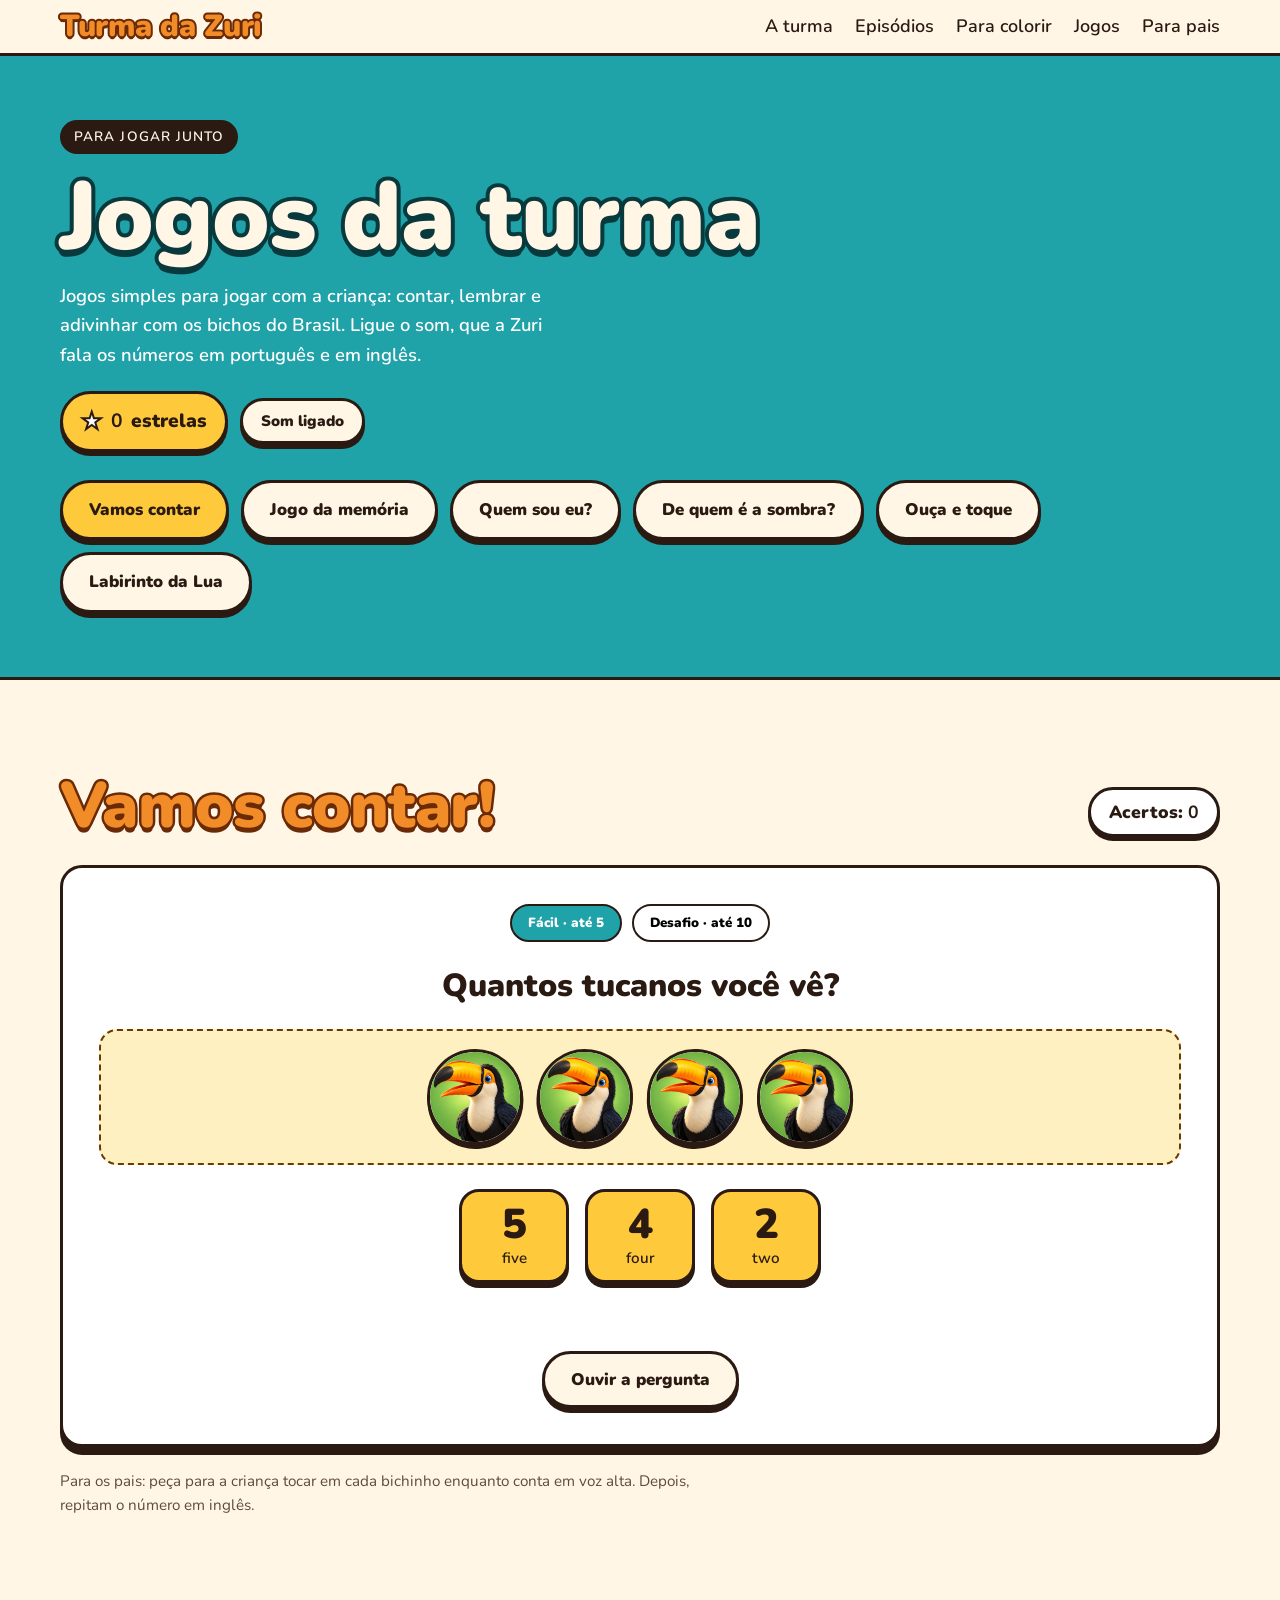
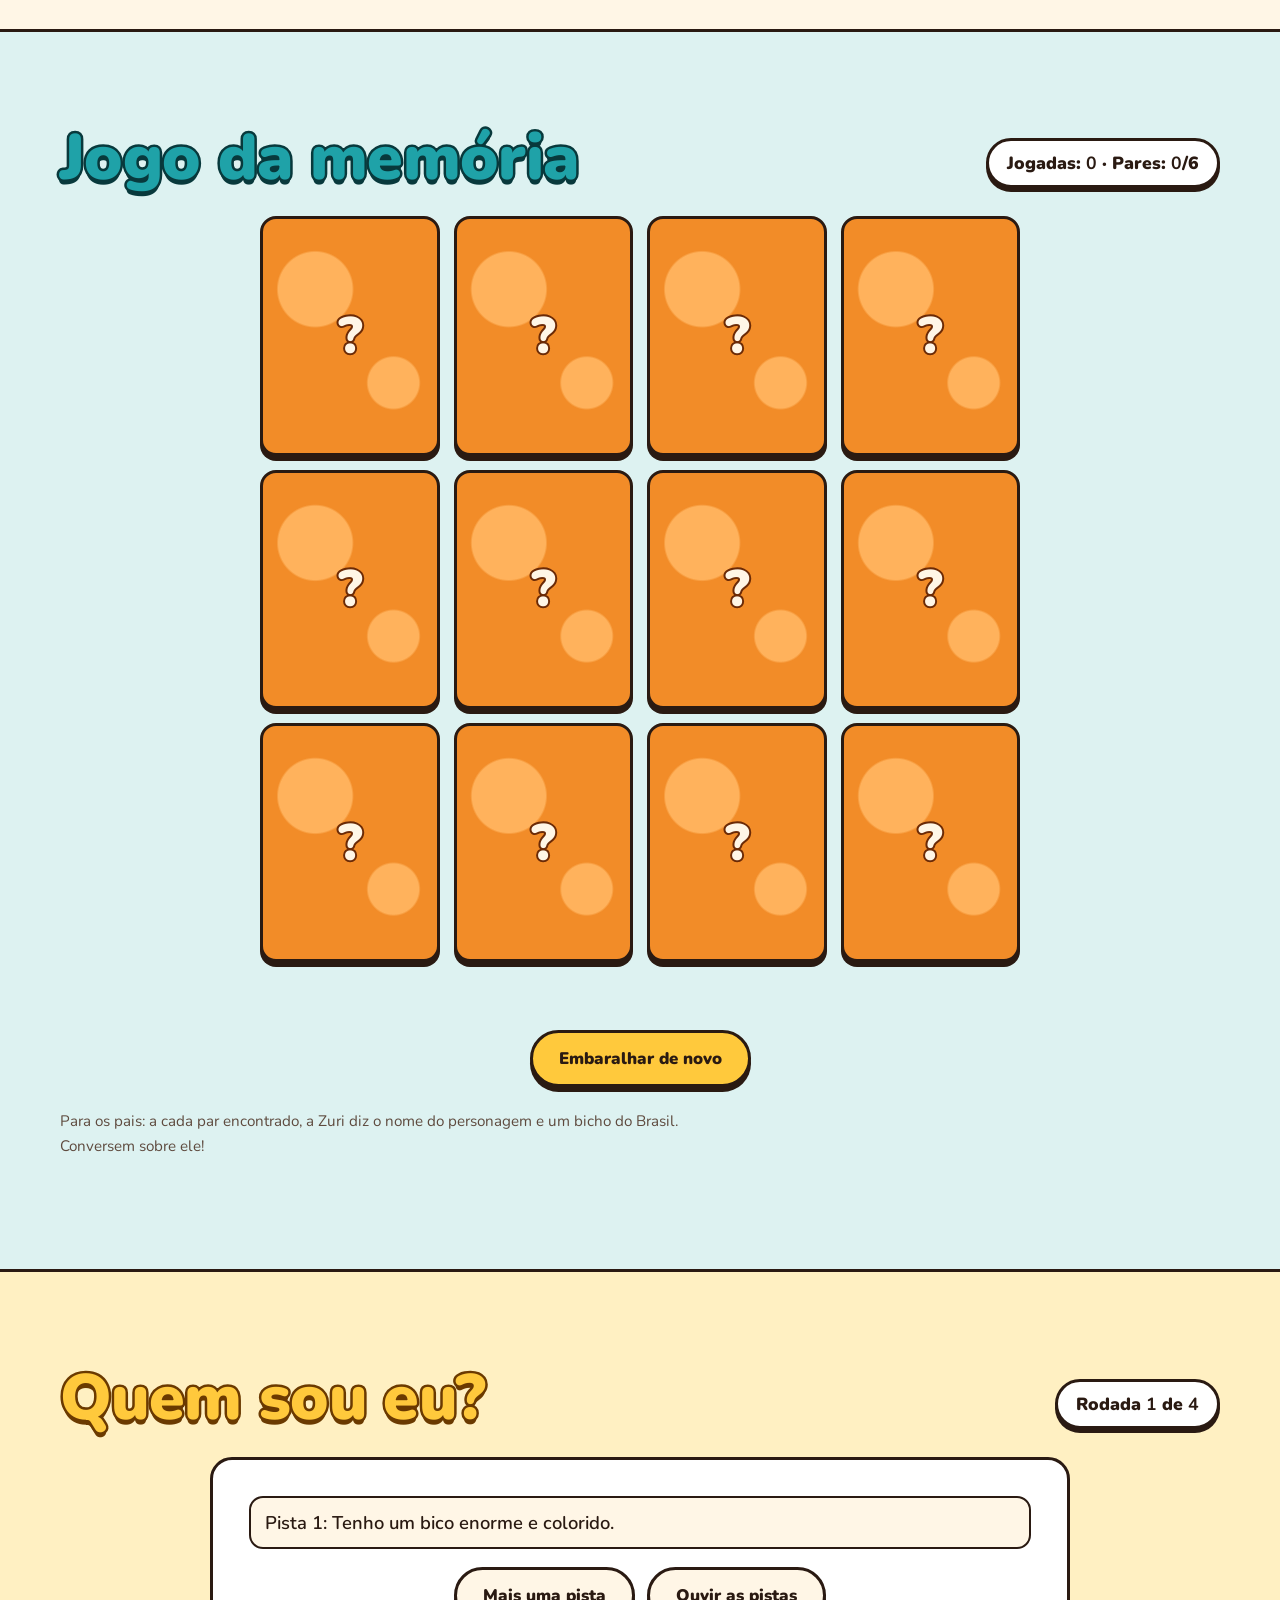
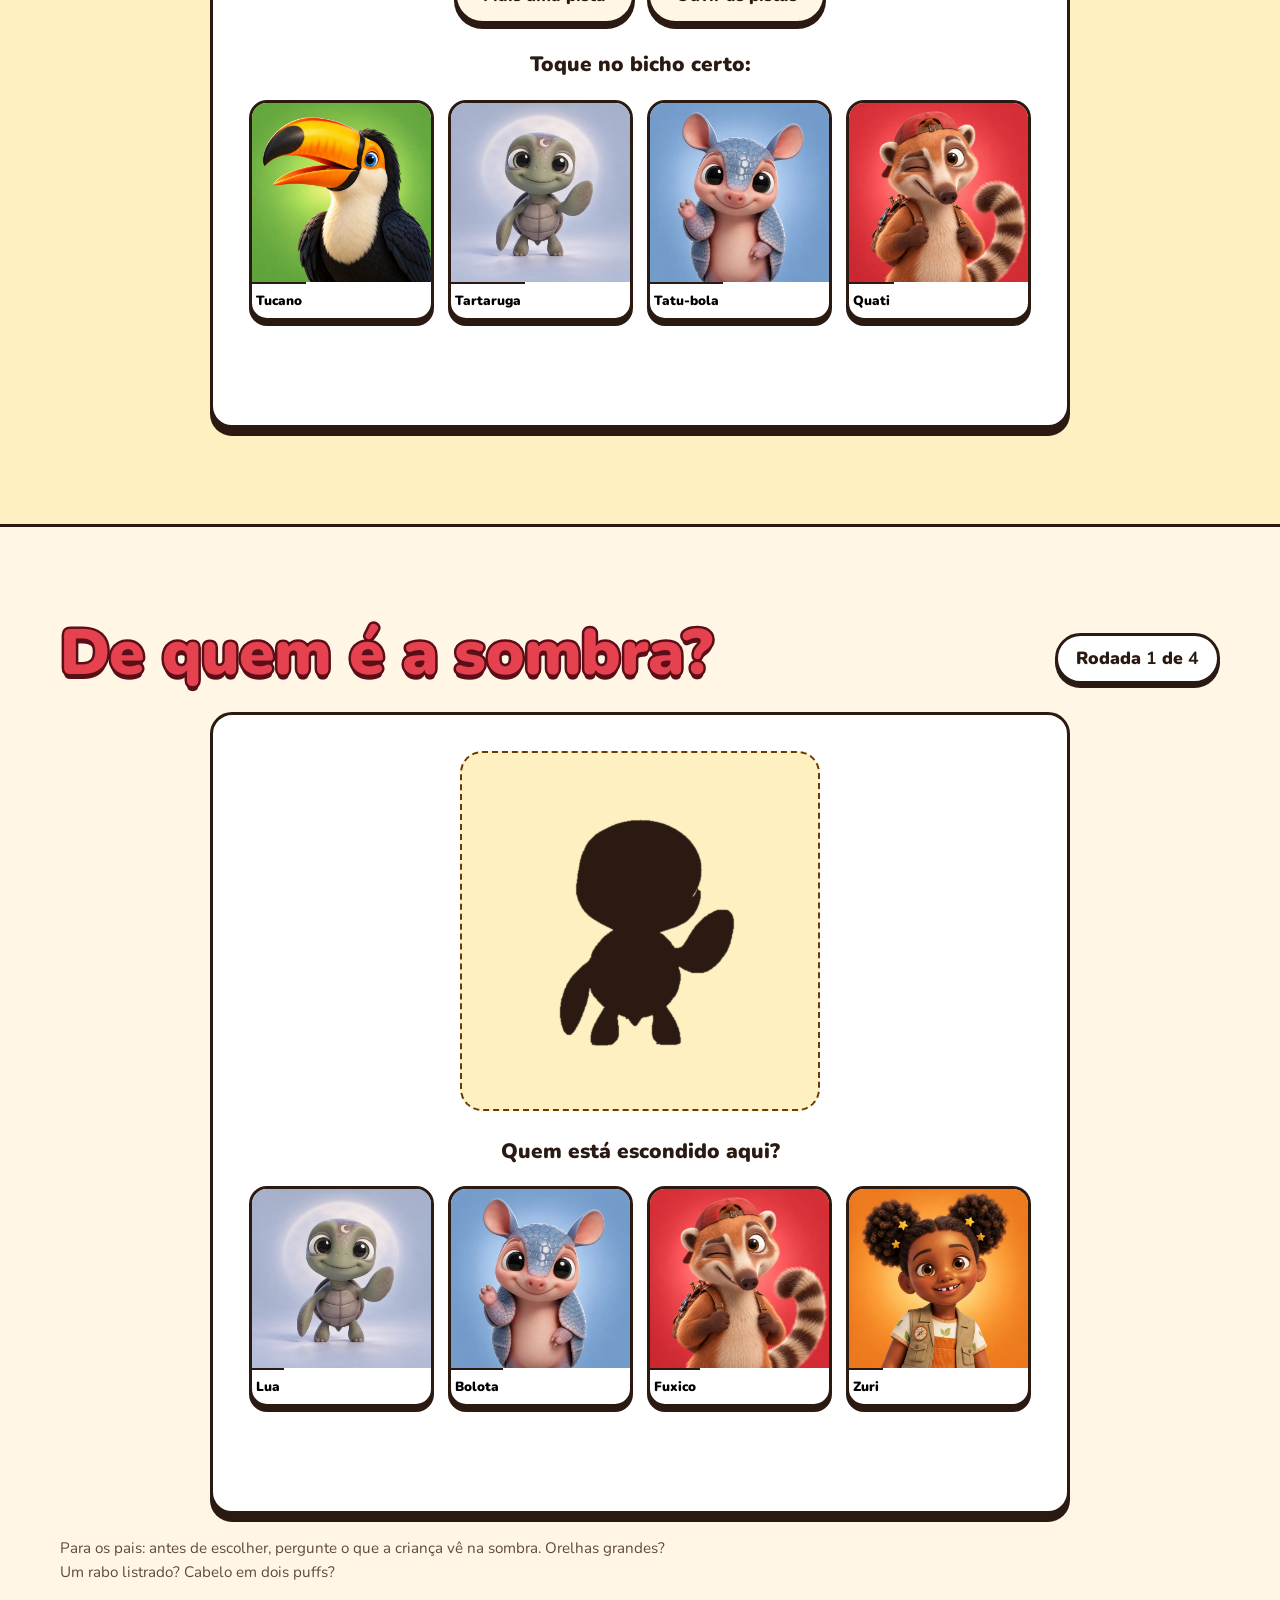
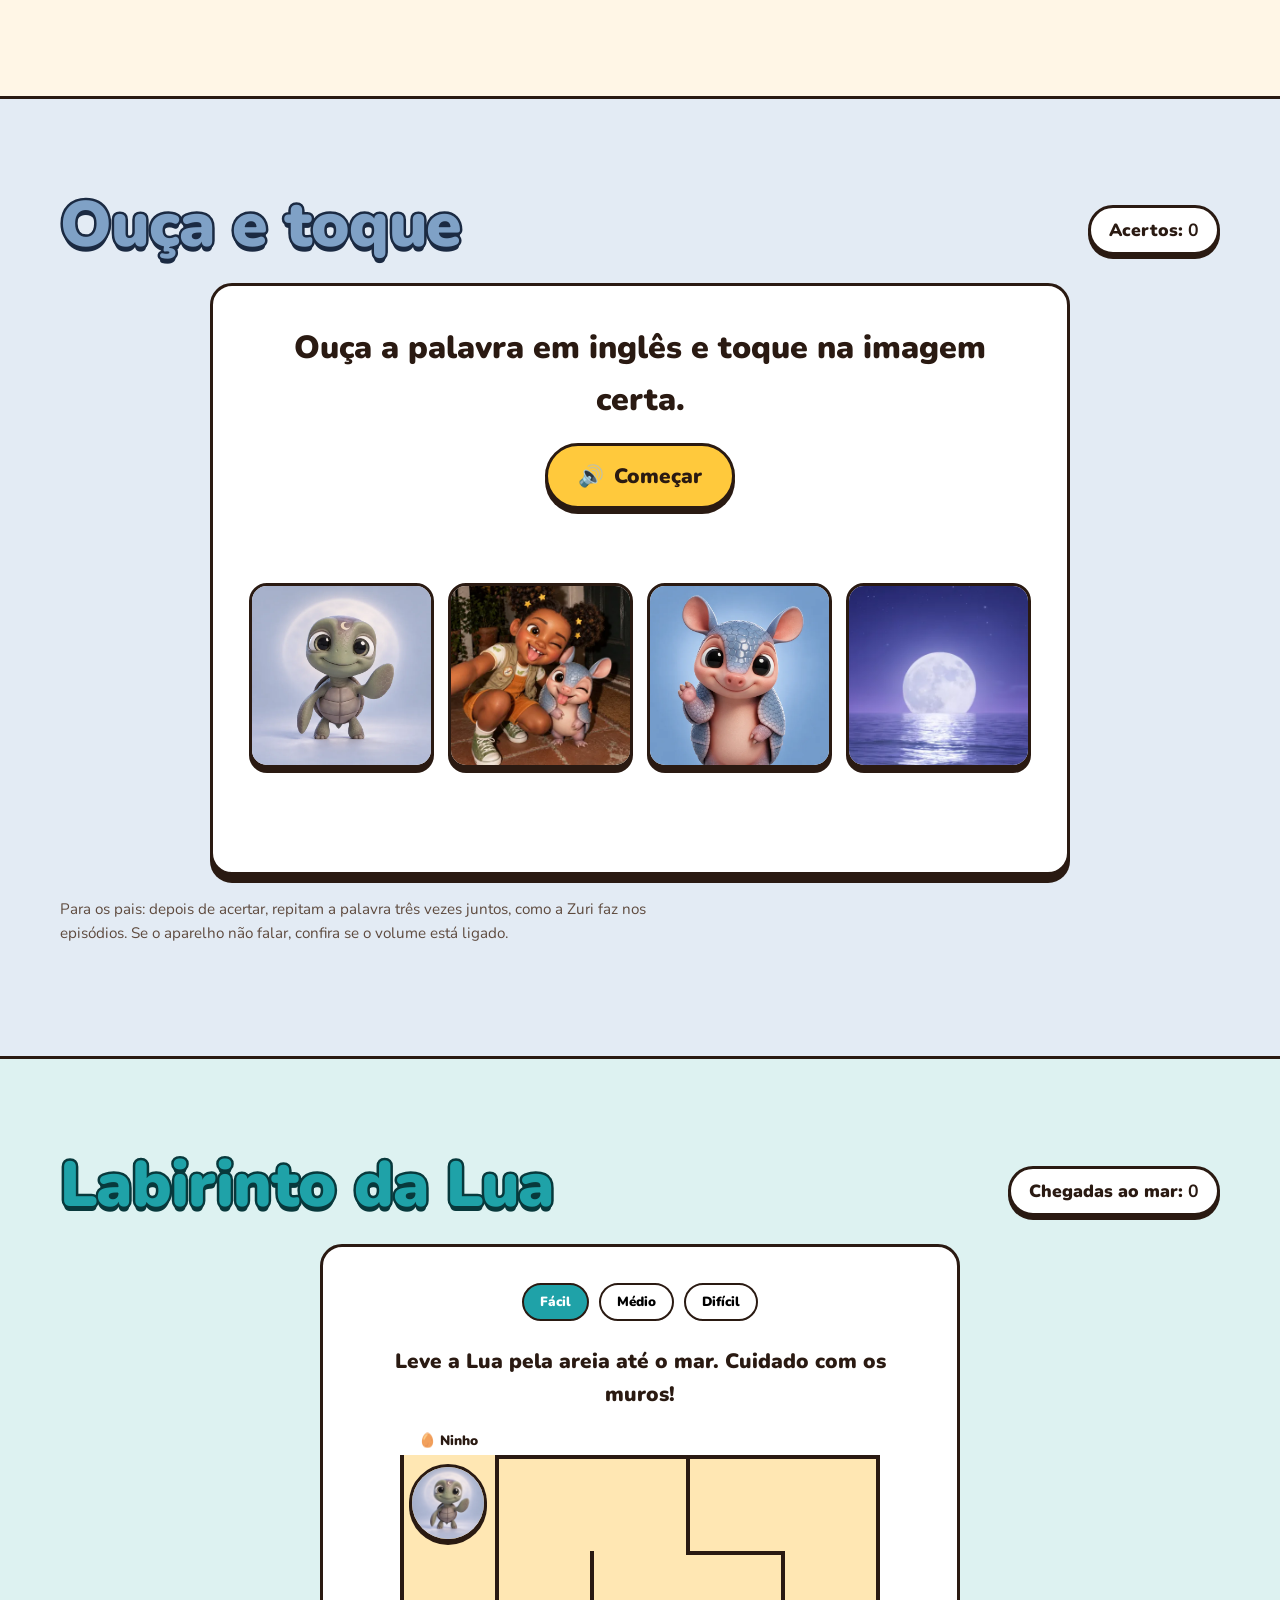
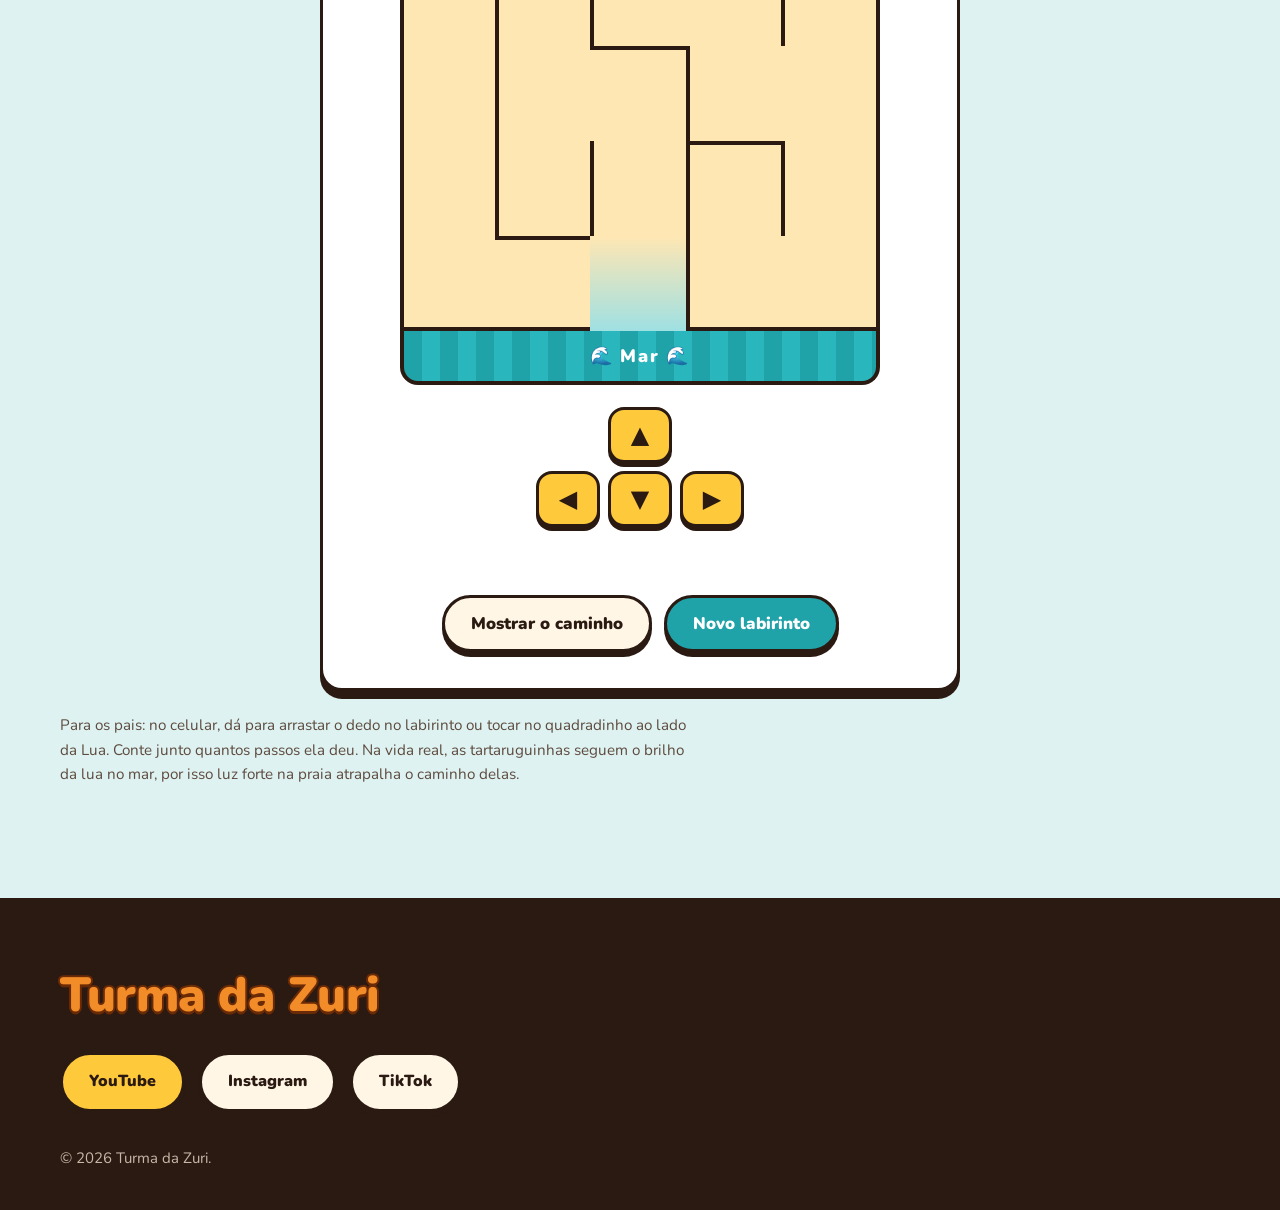
==== jogos.html @ 04d9d3d5 "Publica site Turma da Zuri" ====
<!doctype html>
<html lang="pt-BR">
<head>
  <meta charset="utf-8">
  <meta name="viewport" content="width=device-width, initial-scale=1">
  <title>Jogos | Turma da Zuri</title>
  <meta name="description" content="Jogos educativos da Turma da Zuri: contar com os bichos do Brasil, jogo da memória e Quem sou eu?">
  <meta name="theme-color" content="#1FA2A8">
  <link rel="icon" href="img/personagens/zuri.webp">
  <link rel="preconnect" href="https://fonts.googleapis.com">
  <link rel="preconnect" href="https://fonts.gstatic.com" crossorigin>
  <link href="https://fonts.googleapis.com/css2?family=Nunito:wght@400;600;900&display=swap" rel="stylesheet">
  <link rel="stylesheet" href="css/style.css">
  <link rel="stylesheet" href="css/jogos.css">
</head>
<body>

<header class="topo">
  <div class="container">
    <a href="index.html" class="logo contorno c-laranja">Turma da Zuri</a>
    <button class="botao botao--claro menu-botao" aria-expanded="false" aria-controls="menu">Menu</button>
    <nav aria-label="Principal">
      <ul class="menu" id="menu">
        <li><a href="index.html#turma">A turma</a></li>
        <li><a href="index.html#episodios">Episódios</a></li>
        <li><a href="index.html#colorir">Para colorir</a></li>
        <li><a href="jogos.html" aria-current="page">Jogos</a></li>
        <li><a href="index.html#pais">Para pais</a></li>
      </ul>
    </nav>
  </div>
</header>

<main>
  <section class="hero-jogos">
    <div class="container">
      <span class="selo">Para jogar junto</span>
      <h1 class="contorno c-creme">Jogos da turma</h1>
      <p class="intro">Jogos simples para jogar com a criança: contar, lembrar e adivinhar com os bichos do Brasil. Ligue o som, que a Zuri fala os números em português e em inglês.</p>
      <div class="barra-jogo">
        <p class="estrelas" id="estrelas" aria-live="polite"><span aria-hidden="true">★</span> <b id="estrelas-total">0</b> estrelas</p>
        <button class="botao botao--claro botao-som" type="button" id="som" aria-pressed="true"><span>Som ligado</span></button>
      </div>
      <nav class="atalhos" aria-label="Escolha um jogo">
        <a class="botao" href="#contar">Vamos contar</a>
        <a class="botao botao--claro" href="#memoria">Jogo da memória</a>
        <a class="botao botao--claro" href="#adivinha">Quem sou eu?</a>
        <a class="botao botao--claro" href="#sombra">De quem é a sombra?</a>
        <a class="botao botao--claro" href="#ouca">Ouça e toque</a>
        <a class="botao botao--claro" href="#labirinto">Labirinto da Lua</a>
      </nav>
    </div>
  </section>

  <!-- 1. Vamos contar -->
  <section class="secao jogo" id="contar">
    <div class="container">
      <div class="cabeca-jogo">
        <h2 class="titulo-secao contorno c-laranja">Vamos contar!</h2>
        <p class="placar" aria-live="polite">Acertos: <b id="contar-pontos">0</b></p>
      </div>
      <div class="painel">
        <div class="niveis" role="group" aria-label="Nível">
          <button class="nivel" type="button" data-nivel="5" aria-pressed="true">Fácil · até 5</button>
          <button class="nivel" type="button" data-nivel="10" aria-pressed="false">Desafio · até 10</button>
        </div>
        <p class="pergunta" id="contar-pergunta">Quantos bichinhos você vê?</p>
        <div class="campo-contar" id="contar-campo" aria-live="polite"></div>
        <div class="opcoes" id="contar-opcoes"></div>
        <p class="retorno" id="contar-retorno" aria-live="assertive"></p>
        <div class="acoes-jogo">
          <button class="botao botao--claro" type="button" id="contar-ouvir">Ouvir a pergunta</button>
          <button class="botao botao--turquesa" type="button" id="contar-proximo" hidden>Próximo</button>
        </div>
      </div>
      <p class="dica">Para os pais: peça para a criança tocar em cada bichinho enquanto conta em voz alta. Depois, repitam o número em inglês.</p>
    </div>
  </section>

  <!-- 2. Jogo da memória -->
  <section class="secao secao--turquesa jogo" id="memoria">
    <div class="container">
      <div class="cabeca-jogo">
        <h2 class="titulo-secao contorno c-turquesa">Jogo da memória</h2>
        <p class="placar" aria-live="polite">Jogadas: <b id="memoria-jogadas">0</b> · Pares: <b id="memoria-pares">0</b>/6</p>
      </div>
      <div class="grade-memoria" id="memoria-grade"></div>
      <p class="retorno retorno--centro" id="memoria-retorno" aria-live="polite"></p>
      <div class="acoes-jogo acoes-jogo--centro">
        <button class="botao" type="button" id="memoria-reiniciar">Embaralhar de novo</button>
      </div>
      <p class="dica">Para os pais: a cada par encontrado, a Zuri diz o nome do personagem e um bicho do Brasil. Conversem sobre ele!</p>
    </div>
  </section>

  <!-- 3. Quem sou eu? -->
  <section class="secao secao--sol jogo" id="adivinha">
    <div class="container">
      <div class="cabeca-jogo">
        <h2 class="titulo-secao contorno c-sol">Quem sou eu?</h2>
        <p class="placar" aria-live="polite">Rodada <b id="adivinha-rodada">1</b> de <b id="adivinha-total">4</b></p>
      </div>
      <div class="painel painel--adivinha">
        <ol class="pistas pistas--jogo" id="adivinha-pistas"></ol>
        <div class="acoes-jogo">
          <button class="botao botao--claro" type="button" id="adivinha-pista">Mais uma pista</button>
          <button class="botao botao--claro" type="button" id="adivinha-ouvir">Ouvir as pistas</button>
        </div>
        <p class="pergunta pergunta--menor">Toque no bicho certo:</p>
        <div class="opcoes-imagem" id="adivinha-opcoes"></div>
        <p class="retorno" id="adivinha-retorno" aria-live="assertive"></p>
        <div class="acoes-jogo">
          <button class="botao botao--turquesa" type="button" id="adivinha-proximo" hidden>Próximo bicho</button>
        </div>
      </div>
    </div>
  </section>

  <!-- 4. De quem é a sombra? -->
  <section class="secao jogo" id="sombra">
    <div class="container">
      <div class="cabeca-jogo">
        <h2 class="titulo-secao contorno c-vermelho">De quem é a sombra?</h2>
        <p class="placar" aria-live="polite">Rodada <b id="sombra-rodada">1</b> de <b id="sombra-total">4</b></p>
      </div>
      <div class="painel painel--adivinha">
        <div class="palco-sombra" id="sombra-palco">
          <img id="sombra-img" src="" alt="Sombra de um personagem da turma">
        </div>
        <p class="pergunta pergunta--menor">Quem está escondido aqui?</p>
        <div class="opcoes-imagem" id="sombra-opcoes"></div>
        <p class="retorno" id="sombra-retorno" aria-live="assertive"></p>
        <div class="acoes-jogo">
          <button class="botao botao--turquesa" type="button" id="sombra-proximo" hidden>Próxima sombra</button>
        </div>
      </div>
      <p class="dica">Para os pais: antes de escolher, pergunte o que a criança vê na sombra. Orelhas grandes? Um rabo listrado? Cabelo em dois puffs?</p>
    </div>
  </section>

  <!-- 5. Ouça e toque -->
  <section class="secao secao--azul jogo" id="ouca">
    <div class="container">
      <div class="cabeca-jogo">
        <h2 class="titulo-secao contorno c-azul">Ouça e toque</h2>
        <p class="placar" aria-live="polite">Acertos: <b id="ouca-pontos">0</b></p>
      </div>
      <div class="painel painel--adivinha">
        <p class="pergunta">Ouça a palavra em inglês e toque na imagem certa.</p>
        <div class="acoes-jogo">
          <button class="botao botao-ouvir" type="button" id="ouca-ouvir"><span aria-hidden="true">🔊</span> <span id="ouca-ouvir-texto">Começar</span></button>
        </div>
        <p class="palavra-ingles" id="ouca-palavra" aria-live="polite"></p>
        <div class="opcoes-imagem" id="ouca-opcoes"></div>
        <p class="retorno" id="ouca-retorno" aria-live="assertive"></p>
        <div class="acoes-jogo">
          <button class="botao botao--turquesa" type="button" id="ouca-proximo" hidden>Próxima palavra</button>
        </div>
      </div>
      <p class="dica">Para os pais: depois de acertar, repitam a palavra três vezes juntos, como a Zuri faz nos episódios. Se o aparelho não falar, confira se o volume está ligado.</p>
    </div>
  </section>
  <!-- 6. Labirinto da Lua -->
  <section class="secao secao--turquesa jogo" id="labirinto">
    <div class="container">
      <div class="cabeca-jogo">
        <h2 class="titulo-secao contorno c-turquesa">Labirinto da Lua</h2>
        <p class="placar" aria-live="polite">Chegadas ao mar: <b id="lab-pontos">0</b></p>
      </div>
      <div class="painel painel--labirinto">
        <div class="niveis" role="group" aria-label="Tamanho do labirinto">
          <button class="nivel" type="button" data-lab="5" aria-pressed="true">Fácil</button>
          <button class="nivel" type="button" data-lab="7" aria-pressed="false">Médio</button>
          <button class="nivel" type="button" data-lab="9" aria-pressed="false">Difícil</button>
        </div>
        <p class="pergunta pergunta--menor">Leve a Lua pela areia até o mar. Cuidado com os muros!</p>
        <div class="lab-area">
          <div class="lab-ninho" aria-hidden="true">🥚 Ninho</div>
          <div class="lab-tabuleiro" id="lab-tabuleiro" tabindex="0" role="application" aria-label="Labirinto. Use as setas do teclado ou os botões para mover a Lua."></div>
          <div class="lab-mar" aria-hidden="true"><span>🌊 Mar 🌊</span></div>
        </div>
        <div class="lab-controles" aria-label="Mover a Lua">
          <button class="lab-seta lab-cima" type="button" data-dir="0" aria-label="Para cima">▲</button>
          <button class="lab-seta lab-esq" type="button" data-dir="3" aria-label="Para a esquerda">◀</button>
          <button class="lab-seta lab-dir" type="button" data-dir="1" aria-label="Para a direita">▶</button>
          <button class="lab-seta lab-baixo" type="button" data-dir="2" aria-label="Para baixo">▼</button>
        </div>
        <p class="retorno" id="lab-retorno" aria-live="assertive"></p>
        <div class="acoes-jogo">
          <button class="botao botao--claro" type="button" id="lab-dica">Mostrar o caminho</button>
          <button class="botao botao--turquesa" type="button" id="lab-novo">Novo labirinto</button>
        </div>
      </div>
      <p class="dica">Para os pais: no celular, dá para arrastar o dedo no labirinto ou tocar no quadradinho ao lado da Lua. Conte junto quantos passos ela deu. Na vida real, as tartaruguinhas seguem o brilho da lua no mar, por isso luz forte na praia atrapalha o caminho delas.</p>
    </div>
  </section>
</main>

<div class="festa" id="festa" hidden>
  <div class="festa-cartao" role="dialog" aria-modal="true" aria-labelledby="festa-titulo">
    <img src="img/personagens/zuri.webp" alt="">
    <p class="festa-estrelas"><span aria-hidden="true">★</span> <b id="festa-numero">5</b></p>
    <h2 id="festa-titulo" class="contorno c-laranja">Missão cumprida!</h2>
    <p>Você ganhou mais estrelas. A turma está orgulhosa de você!</p>
    <button class="botao" type="button" id="festa-fechar">Continuar jogando</button>
  </div>
</div>

<footer class="rodape">
  <div class="container">
    <span class="logo contorno c-laranja">Turma da Zuri</span>
    <div class="redes">
      <a class="botao" href="https://www.youtube.com/@turmadazuri-b1l" target="_blank" rel="noopener">YouTube</a>
      <a class="botao botao--claro" href="https://www.instagram.com/turmadazuri" target="_blank" rel="noopener">Instagram</a>
      <a class="botao botao--claro" href="https://www.tiktok.com/@turmadazuri" target="_blank" rel="noopener">TikTok</a>
    </div>
    <small>© 2026 Turma da Zuri.</small>
  </div>
</footer>

<script src="js/main.js" defer></script>
<script src="js/efeitos.js" defer></script>
<script src="js/vozes.js" defer></script>
<script src="js/jogos.js" defer></script>
</body>
</html>
---- css/style.css ----
/* Turma da Zuri — estilos do site
   Fonte: Armin Soft (licenciada). Coloque os arquivos em /fonts com estes nomes.
   Enquanto não houver os arquivos, o site usa a Nunito como substituta. */
@font-face {
  font-family: "Armin Soft";
  src: url("../fonts/ArminSoft-Black.woff2") format("woff2"),
       url("../fonts/ArminSoft-Black.otf") format("opentype");
  font-weight: 900;
  font-display: swap;
}
@font-face {
  font-family: "Armin Soft";
  src: url("../fonts/ArminSoft-Regular.woff2") format("woff2"),
       url("../fonts/ArminSoft-Regular.otf") format("opentype");
  font-weight: 400;
  font-display: swap;
}
@font-face {
  font-family: "Armin Soft";
  src: url("../fonts/ArminSoft-SemiBold.woff2") format("woff2"),
       url("../fonts/ArminSoft-SemiBold.otf") format("opentype");
  font-weight: 600;
  font-display: swap;
}

:root {
  /* Paleta do projeto */
  --laranja: #F28C28;      /* Zuri */
  --laranja-escuro: #6B2A06;
  --turquesa: #1FA2A8;     /* Vó Dita */
  --turquesa-escuro: #08393C;
  --sol: #FFC93C;          /* ipê / porteira */
  --sol-escuro: #6B3A00;
  --vermelho: #E5414F;     /* Fuxico */
  --vermelho-escuro: #5A0E18;
  --azul: #7FA1C6;         /* Bolota */
  --azul-escuro: #1B2A42;
  --lua: #C9D3DC;
  --pergaminho: #F1E2BC;   /* Mapa */
  --creme: #FFF6E6;
  --tinta: #2A1A12;        /* texto */
  --tinta-suave: #5E4A3E;

  --fonte: "Armin Soft", "Nunito", system-ui, sans-serif;
  --raio: 22px;
  --borda: 3px solid var(--tinta);
  --sombra-dura: 0 6px 0 var(--tinta);
}

* { box-sizing: border-box; }
html { scroll-behavior: smooth; }
body {
  margin: 0;
  font-family: var(--fonte);
  font-weight: 400;
  color: var(--tinta);
  background: var(--creme);
  font-size: 18px;
  line-height: 1.6;
  -webkit-font-smoothing: antialiased;
}
img { max-width: 100%; height: auto; display: block; }
a { color: inherit; }
.container { width: min(1160px, 100% - 32px); margin-inline: auto; }

/* ---------- Títulos com contorno (sem desfoque) ---------- */
.contorno {
  font-family: var(--fonte);
  font-weight: 900;
  line-height: .95;
  letter-spacing: -.01em;
  color: var(--cor, var(--laranja));
  -webkit-text-stroke: var(--traco, 6px) var(--cor-borda, var(--laranja-escuro));
  paint-order: stroke fill;
  text-shadow: 0 var(--degrau, 6px) 0 var(--cor-borda, var(--laranja-escuro));
  margin: 0;
}
.c-laranja  { --cor: var(--laranja);  --cor-borda: var(--laranja-escuro); }
.c-turquesa { --cor: var(--turquesa); --cor-borda: var(--turquesa-escuro); }
.c-sol      { --cor: var(--sol);      --cor-borda: var(--sol-escuro); }
.c-vermelho { --cor: var(--vermelho); --cor-borda: var(--vermelho-escuro); }
.c-azul     { --cor: var(--azul);     --cor-borda: var(--azul-escuro); }
.c-creme    { --cor: var(--creme);    --cor-borda: var(--laranja-escuro); }

.titulo-secao { font-size: clamp(2.4rem, 6vw, 4rem); --traco: 5px; --degrau: 5px; }
.selo {
  display: inline-block;
  font-weight: 600;
  font-size: .85rem;
  letter-spacing: .08em;
  text-transform: uppercase;
  background: var(--tinta);
  color: var(--creme);
  padding: 6px 14px;
  border-radius: 999px;
  margin-bottom: 18px;
}
.intro { font-size: 1.15rem; color: var(--tinta-suave); max-width: 46ch; margin: 18px 0 0; }

/* ---------- Botões ---------- */
.botao {
  display: inline-flex; align-items: center; gap: 10px;
  font-family: var(--fonte); font-weight: 900; font-size: 1.05rem;
  text-decoration: none; cursor: pointer;
  background: var(--sol); color: var(--tinta);
  border: var(--borda); border-radius: 999px;
  padding: 14px 26px;
  box-shadow: 0 5px 0 var(--tinta);
  transition: transform .12s ease, box-shadow .12s ease;
}
.botao:hover { transform: translateY(-2px); box-shadow: 0 7px 0 var(--tinta); }
.botao:active { transform: translateY(4px); box-shadow: 0 1px 0 var(--tinta); }
.botao--claro { background: var(--creme); }
.botao--turquesa { background: var(--turquesa); color: #fff; }
.botao:focus-visible, a:focus-visible, button:focus-visible { outline: 4px solid var(--turquesa); outline-offset: 3px; }

/* ---------- Cabeçalho ---------- */
.topo {
  position: sticky; top: 0; z-index: 20;
  background: var(--creme);
  border-bottom: var(--borda);
}
.topo .container { display: flex; align-items: center; justify-content: space-between; gap: 16px; padding: 12px 0; }
.logo { text-decoration: none; font-size: 1.9rem; --traco: 4px; --degrau: 3px; }
.menu { display: flex; gap: 22px; list-style: none; margin: 0; padding: 0; }
.menu a { text-decoration: none; font-weight: 600; }
.menu a:hover { color: var(--laranja-escuro); text-decoration: underline; text-underline-offset: 5px; text-decoration-thickness: 3px; }
.menu-botao { display: none; }

/* ---------- Hero ---------- */
.hero { background: var(--laranja); border-bottom: var(--borda); overflow: hidden; }
.hero .container { display: grid; grid-template-columns: 1fr 1.15fr; gap: 40px; align-items: center; padding: 64px 0 72px; }
.hero h1 { font-size: clamp(3.4rem, 9vw, 7rem); --traco: 9px; --degrau: 8px; }
.hero h1 span { display: block; }
.hero .intro { color: var(--tinta); font-weight: 600; }
.hero .acoes { display: flex; flex-wrap: wrap; gap: 14px; margin-top: 30px; }
.hero-imagem {
  border: var(--borda); border-radius: var(--raio);
  box-shadow: 10px 10px 0 var(--tinta);
  overflow: hidden; transform: rotate(1.5deg);
  background: var(--tinta);
}
.hero-imagem img { aspect-ratio: 4 / 3; object-fit: cover; width: 100%; }

/* ---------- Faixa ---------- */
.faixa { background: var(--tinta); color: var(--sol); overflow: hidden; border-bottom: var(--borda); }
.faixa p { margin: 0; padding: 12px 0; font-weight: 900; font-size: 1.2rem; white-space: nowrap; animation: correr 30s linear infinite; }
@keyframes correr { from { transform: translateX(0); } to { transform: translateX(-50%); } }

/* ---------- Seções ---------- */
.secao { padding: 96px 0; border-bottom: var(--borda); }
.secao--turquesa { background: #DDF2F1; }
.secao--sol { background: #FFF0C2; }
.secao--azul { background: #E3EBF4; }
.secao--pergaminho { background: var(--pergaminho); }
.cabeca-secao { margin-bottom: 48px; }

/* Turma */
.grade-turma { display: grid; grid-template-columns: repeat(3, 1fr); gap: 28px; }
.cartao {
  background: #fff; border: var(--borda); border-radius: var(--raio);
  box-shadow: 0 8px 0 var(--tinta); overflow: hidden;
  display: flex; flex-direction: column;
  transition: transform .15s ease;
}
.cartao:hover { transform: translateY(-4px) rotate(-.6deg); }
.cartao img { aspect-ratio: 1; object-fit: cover; border-bottom: var(--borda); }
.cartao-corpo { padding: 20px 22px 24px; }
.cartao h3 { font-size: 2.2rem; --traco: 4px; --degrau: 4px; margin-bottom: 10px; }
.cartao p { margin: 0; color: var(--tinta-suave); }
.cartao .curiosidade { margin-top: 14px; font-size: .95rem; background: var(--creme); border-radius: 12px; padding: 10px 12px; color: var(--tinta); }
.cartao .curiosidade strong { font-weight: 900; }

/* Episódio */
.episodio { display: grid; grid-template-columns: 1.3fr 1fr; gap: 48px; align-items: center; }
.video {
  position: relative; display: block;
  border: var(--borda); border-radius: var(--raio); overflow: hidden;
  box-shadow: 10px 10px 0 var(--tinta); background: var(--tinta);
}
.video img { aspect-ratio: 16 / 9; object-fit: cover; width: 100%; transition: transform .3s ease; }
.video:hover img { transform: scale(1.03); }
.play {
  position: absolute; inset: 0; margin: auto; width: 96px; height: 96px;
  border-radius: 50%; background: var(--sol); border: var(--borda);
  display: grid; place-items: center; box-shadow: 0 6px 0 var(--tinta);
}
.play svg { width: 40px; margin-left: 6px; }
.lista-aprende { list-style: none; padding: 0; margin: 24px 0 30px; display: grid; gap: 12px; }
.lista-aprende li { display: flex; gap: 12px; align-items: baseline; font-weight: 600; }
.lista-aprende b { flex: none; width: 32px; height: 32px; border-radius: 50%; display: grid; place-items: center; background: var(--turquesa); color: #fff; border: 2px solid var(--tinta); font-size: .9rem; }

/* Colorir */
.grade-colorir { display: grid; grid-template-columns: repeat(4, 1fr); gap: 24px; }
.desenho {
  background: #fff; border: var(--borda); border-radius: var(--raio);
  padding: 14px; box-shadow: 0 6px 0 var(--tinta); text-align: center;
}
.desenho img { aspect-ratio: 4 / 5; object-fit: contain; border-radius: 12px; background: #fff; margin-bottom: 14px; }
.desenho h3 { margin: 0 0 12px; font-weight: 900; font-size: 1.3rem; }
.desenho .botao { padding: 10px 18px; font-size: .95rem; }
.pacote { margin-top: 40px; display: flex; flex-wrap: wrap; align-items: center; gap: 18px; }
.pacote p { margin: 0; color: var(--tinta-suave); }

/* Atividades */
.grade-atividades { display: grid; grid-template-columns: 1fr 1fr; gap: 28px; }
.atividade {
  background: #fff; border: var(--borda); border-radius: var(--raio);
  box-shadow: 0 8px 0 var(--tinta); padding: 28px;
}
.atividade h3 { font-size: 2rem; --traco: 4px; --degrau: 3px; margin-bottom: 14px; }
.passos { margin: 0; padding-left: 1.3em; display: grid; gap: 8px; }
.aviso { margin-top: 16px; font-size: .95rem; color: var(--tinta-suave); }

/* Quem sou eu */
.enigma { display: grid; grid-template-columns: 1.2fr 1fr; gap: 24px; align-items: start; }
.pistas { list-style: none; margin: 0 0 18px; padding: 0; display: grid; gap: 10px; }
.pistas li {
  border: 2px solid var(--tinta); border-radius: 14px; padding: 10px 14px;
  background: var(--creme); font-weight: 600;
}
.pistas li[hidden] { display: none; }
.enigma-img { border: var(--borda); border-radius: 16px; overflow: hidden; position: relative; }
.enigma-img img { aspect-ratio: 4 / 5; object-fit: cover; filter: brightness(0); transition: filter .5s ease; }
.enigma-img.revelado img { filter: none; }
.enigma-acoes { display: flex; flex-wrap: wrap; gap: 10px; }
.resposta { margin: 16px 0 0; font-weight: 900; font-size: 1.4rem; }

/* Você sabia */
.sabia { display: grid; grid-template-columns: 1fr 1.2fr; gap: 48px; align-items: center; }
.sabia img { border: var(--borda); border-radius: var(--raio); box-shadow: -10px 10px 0 var(--tinta); }
.fatos { display: grid; gap: 16px; margin-top: 26px; }
.fato { background: #fff; border: 2px solid var(--tinta); border-radius: 16px; padding: 16px 18px; }
.fato strong { display: block; font-weight: 900; font-size: 1.15rem; margin-bottom: 4px; }

/* Pais */
.grade-pais { display: grid; grid-template-columns: repeat(3, 1fr); gap: 24px; }
.pais-item { border-top: 5px solid var(--tinta); padding-top: 18px; }
.pais-item h3 { margin: 0 0 8px; font-weight: 900; font-size: 1.35rem; }
.pais-item p { margin: 0; color: var(--tinta-suave); }

/* Rodapé */
.rodape { background: var(--tinta); color: var(--creme); padding: 72px 0 40px; }
.rodape .container { display: grid; gap: 34px; }
.rodape .logo { font-size: 3rem; }
.redes { display: flex; flex-wrap: wrap; gap: 14px; }
.redes .botao { font-size: 1rem; }
.rodape small { color: #C9B8A8; }

/* ---------- Responsivo ---------- */
@media (max-width: 960px) {
  .hero .container, .episodio, .sabia, .enigma { grid-template-columns: 1fr; }
  .hero-imagem { transform: none; }
  .grade-turma { grid-template-columns: repeat(2, 1fr); }
  .grade-colorir { grid-template-columns: repeat(2, 1fr); }
  .grade-atividades, .grade-pais { grid-template-columns: 1fr; }
}
@media (max-width: 760px) {
  body { font-size: 17px; }
  .menu-botao { display: inline-flex; padding: 8px 16px; font-size: .95rem; }
  .menu {
    display: none; position: absolute; left: 0; right: 0; top: 100%;
    flex-direction: column; gap: 0; background: var(--creme); border-bottom: var(--borda);
  }
  .menu.aberto { display: flex; }
  .menu a { display: block; padding: 14px 16px; border-top: 1px solid #E6D7C3; }
  .topo .container { position: relative; }
  .secao { padding: 64px 0; }
  .hero .container { padding: 40px 0 56px; }
  .hero h1 { --traco: 7px; --degrau: 6px; }
  .hero-imagem { box-shadow: 6px 6px 0 var(--tinta); }
  .grade-turma { grid-template-columns: 1fr; }
  .cartao img { aspect-ratio: 4 / 3; }
  .atividade { padding: 22px; }
}
@media (max-width: 420px) {
  .grade-colorir { grid-template-columns: 1fr; }
}
@media (prefers-reduced-motion: reduce) {
  * { animation: none !important; transition: none !important; }
}
@media (max-width: 960px) { .enigma-img { max-width: 280px; } }

.subtitulo-colorir { font-weight: 900; font-size: 1.6rem; margin: 48px 0 20px; }
.desenho-tag { margin: -6px 0 12px; font-size: .9rem; color: var(--tinta-suave); font-weight: 600; }

/* ---------- Palavras da semana ---------- */
.palavras-sub { font-size: 1.2rem; margin: 6px 0 28px; }
.palavras-sub b { font-weight: 900; }
.palavras-grade { display: grid; grid-template-columns: repeat(5, 1fr); gap: 16px; }
.palavra {
  font-family: var(--fonte); cursor: pointer; display: flex; flex-direction: column; align-items: center; gap: 4px;
  padding: 16px 10px 14px; background: #fff; border: var(--borda); border-radius: var(--raio);
  box-shadow: 0 6px 0 var(--tinta); transition: transform .15s ease; color: var(--tinta);
}
.palavra:hover { transform: translateY(-4px) rotate(-1deg); }
.palavra img { width: 84px; height: 84px; object-fit: cover; border-radius: 50%; border: 3px solid var(--tinta); }
.palavra-emoji { font-size: 3.6rem; line-height: 84px; height: 84px; }
.palavra-en {
  font-weight: 900; font-size: clamp(1.4rem, 2.6vw, 1.9rem); line-height: 1.1; margin-top: 6px; text-align: center;
  color: var(--cor, var(--laranja)); -webkit-text-stroke: 4px var(--cor-borda, var(--laranja-escuro)); paint-order: stroke fill;
  text-shadow: 0 3px 0 var(--cor-borda, var(--laranja-escuro));
}
.palavra-pt { font-weight: 600; color: var(--tinta-suave); }
.palavra-ouvir { margin-top: 6px; font-size: .85rem; font-weight: 900; background: var(--creme); border-radius: 999px; padding: 3px 10px; }
.palavra--laranja { --cor: var(--laranja); --cor-borda: var(--laranja-escuro); }
.palavra--turquesa { --cor: var(--turquesa); --cor-borda: var(--turquesa-escuro); }
.palavra--sol { --cor: var(--sol); --cor-borda: var(--sol-escuro); }
.palavra--vermelho { --cor: var(--vermelho); --cor-borda: var(--vermelho-escuro); }
.palavra--azul { --cor: var(--azul); --cor-borda: var(--azul-escuro); }
.palavra.falando { animation: falando .5s ease; }
@keyframes falando { 30% { transform: scale(1.08) rotate(-2deg); } 65% { transform: scale(.97) rotate(1deg); } }
.frase-semana {
  margin-top: 32px; background: #fff; border: var(--borda); border-radius: var(--raio); box-shadow: 0 6px 0 var(--tinta);
  padding: 22px 26px; display: grid; gap: 4px; justify-items: start;
}
.frase-rotulo { margin: 0; font-weight: 900; text-transform: uppercase; letter-spacing: .06em; font-size: .85rem; color: var(--turquesa-escuro); }
.frase-en { margin: 0; font-weight: 900; font-size: clamp(1.4rem, 3vw, 2rem); }
.frase-pt { margin: 0 0 12px; color: var(--tinta-suave); }
.dica-palavras { margin-top: 22px; color: var(--tinta-suave); font-size: .95rem; max-width: 70ch; }
@media (max-width: 900px) { .palavras-grade { grid-template-columns: repeat(3, 1fr); } }
@media (max-width: 560px) { .palavras-grade { grid-template-columns: repeat(2, 1fr); gap: 12px; } .palavra-emoji { font-size: 3rem; } }
@media (max-width: 560px) { .palavra:last-child:nth-child(odd) { grid-column: 1 / -1; } }
---- css/jogos.css ----
[hidden] { display: none !important; }
/* Página de jogos */
.hero-jogos { background: var(--turquesa); border-bottom: var(--borda); padding: 64px 0; }
.hero-jogos h1 { font-size: clamp(3rem, 8vw, 6rem); --traco: 8px; --degrau: 7px; --cor-borda: var(--turquesa-escuro); }
.hero-jogos .intro { color: #fff; font-weight: 600; }
.atalhos { display: flex; flex-wrap: wrap; gap: 12px; margin-top: 28px; }

.jogo { scroll-margin-top: 80px; }
.cabeca-jogo { display: flex; flex-wrap: wrap; align-items: end; justify-content: space-between; gap: 16px; margin-bottom: 28px; }
.placar { margin: 0; font-weight: 900; font-size: 1.1rem; background: #fff; border: var(--borda); border-radius: 999px; padding: 8px 18px; box-shadow: 0 4px 0 var(--tinta); }
.painel { background: #fff; border: var(--borda); border-radius: var(--raio); box-shadow: 0 8px 0 var(--tinta); padding: clamp(18px, 4vw, 36px); }
.pergunta { font-weight: 900; font-size: clamp(1.4rem, 3.5vw, 2rem); margin: 0 0 18px; text-align: center; }
.pergunta--menor { font-size: 1.3rem; margin-top: 24px; }
.dica { margin-top: 22px; color: var(--tinta-suave); font-size: .95rem; max-width: 70ch; }
.acoes-jogo { display: flex; flex-wrap: wrap; gap: 12px; margin-top: 18px; justify-content: center; }
.retorno { min-height: 1.6em; margin: 18px 0 0; font-weight: 900; font-size: 1.25rem; text-align: center; }
.retorno--certo { color: #0B6E4F; }
.retorno--quase { color: var(--vermelho-escuro); }
.retorno--centro { text-align: center; }
button:disabled { cursor: default; opacity: .55; }

/* Contar */
.campo-contar {
  display: flex; flex-wrap: wrap; justify-content: center; gap: 14px;
  min-height: 120px; padding: 18px; border-radius: 18px;
  background: #FFF0C2; border: 2px dashed var(--sol-escuro);
}
.ficha {
  position: relative; width: clamp(64px, 14vw, 96px); aspect-ratio: 1; padding: 0;
  border-radius: 50%; border: 3px solid var(--tinta); overflow: hidden; cursor: pointer;
  background: #fff; transform: rotate(var(--giro)); box-shadow: 0 4px 0 var(--tinta);
  transition: transform .15s ease;
}
.ficha img { width: 100%; height: 100%; object-fit: cover; }
.ficha:hover { transform: rotate(0) scale(1.06); }
.ficha.contado::after {
  content: attr(data-n); position: absolute; inset: 0; display: grid; place-items: center;
  background: rgb(31 162 168 / .78); color: #fff; font-weight: 900; font-size: 2rem;
  font-family: var(--fonte);
}
.opcoes { display: flex; justify-content: center; flex-wrap: wrap; gap: 16px; margin-top: 24px; }
.opcao {
  font-family: var(--fonte); cursor: pointer; min-width: 110px; padding: 12px 18px;
  background: var(--sol); color: var(--tinta); border: var(--borda); border-radius: 20px;
  box-shadow: 0 5px 0 var(--tinta); display: grid; gap: 2px; justify-items: center;
  transition: transform .12s ease;
}
.opcao:hover { transform: translateY(-2px); }
.opcao-numero { font-weight: 900; font-size: 2.6rem; line-height: 1; }
.opcao-ingles { font-weight: 600; font-size: .95rem; }
.opcao.certo, .opcao-imagem.certo { background: #9BE3B7; }
.opcao.errado, .opcao-imagem.errado { background: #F6B9BE; }

/* Memória */
.grade-memoria { display: grid; grid-template-columns: repeat(4, 1fr); gap: 14px; max-width: 760px; margin: 0 auto; }
.carta { aspect-ratio: 3 / 4; padding: 0; border: 0; background: none; cursor: pointer; perspective: 800px; }
.carta-interna { position: relative; display: block; width: 100%; height: 100%; transition: transform .45s ease; transform-style: preserve-3d; }
.carta.virada .carta-interna { transform: rotateY(180deg); }
.carta-verso, .carta-frente {
  position: absolute; inset: 0; border: var(--borda); border-radius: 16px; backface-visibility: hidden;
  box-shadow: 0 5px 0 var(--tinta); overflow: hidden;
}
.carta-verso {
  display: grid; place-items: center; background: var(--laranja);
  background-image: radial-gradient(circle at 30% 30%, #FFB25C 0 18%, transparent 19%), radial-gradient(circle at 75% 70%, #FFB25C 0 12%, transparent 13%);
  font-family: var(--fonte); font-weight: 900; font-size: clamp(2rem, 6vw, 3.2rem); color: var(--creme);
  -webkit-text-stroke: 4px var(--laranja-escuro); paint-order: stroke fill;
}
.carta-frente { background: #fff; transform: rotateY(180deg); display: flex; flex-direction: column; }
.carta-frente img { flex: 1; min-height: 0; width: 100%; object-fit: cover; }
.carta-frente span { font-weight: 900; font-size: clamp(.75rem, 2.2vw, 1rem); padding: 6px 4px; text-align: center; border-top: 2px solid var(--tinta); }
.carta.par .carta-frente { background: #DDF7E6; outline: 4px solid #2FB36B; outline-offset: -4px; }
.acoes-jogo--centro { justify-content: center; }

/* Quem sou eu */
.painel--adivinha { max-width: 860px; margin: 0 auto; }
.pistas--jogo li { font-size: 1.15rem; }
.opcoes-imagem { display: grid; grid-template-columns: repeat(4, 1fr); gap: 14px; }
.opcao-imagem {
  font-family: var(--fonte); cursor: pointer; padding: 0; overflow: hidden; background: #fff;
  border: var(--borda); border-radius: 18px; box-shadow: 0 5px 0 var(--tinta);
  transition: transform .12s ease; display: flex; flex-direction: column;
}
.opcao-imagem:hover { transform: translateY(-3px); }
.opcao-imagem img { aspect-ratio: 1; object-fit: cover; width: 100%; }
.opcao-imagem span { font-weight: 900; padding: 8px 4px; border-top: 2px solid var(--tinta); }

@media (max-width: 760px) {
  .hero-jogos { padding: 44px 0; }
  .grade-memoria { grid-template-columns: repeat(3, 1fr); gap: 10px; }
  .opcoes-imagem { grid-template-columns: repeat(2, 1fr); }
  .opcao { min-width: 88px; }
}

/* Sombra */
.palco-sombra {
  width: min(360px, 80%); aspect-ratio: 1; margin: 0 auto; display: grid; place-items: center;
  background: #FFF0C2; border: 2px dashed var(--sol-escuro); border-radius: 22px; padding: 18px;
}
.palco-sombra img { max-width: 100%; max-height: 100%; object-fit: contain; }
.palco-sombra.revelado { border-style: solid; border-color: #2FB36B; background: #DDF7E6; padding: 0; overflow: hidden; }
.palco-sombra.revelado img { width: 100%; height: 100%; object-fit: cover; border-radius: 20px; }

/* Ouça e toque */
.botao-ouvir { font-size: 1.3rem; padding: 16px 30px; }
.palavra-ingles { min-height: 1.4em; margin: 14px 0 6px; text-align: center; font-weight: 900; font-size: 2.4rem; letter-spacing: .02em; color: var(--azul-escuro); }

/* ---------- Diversão ---------- */
.barra-jogo { display: flex; flex-wrap: wrap; align-items: center; gap: 12px; margin-top: 22px; }
.estrelas {
  margin: 0; display: inline-flex; align-items: center; gap: 8px; font-weight: 900; font-size: 1.2rem;
  background: var(--sol); border: var(--borda); border-radius: 999px; padding: 8px 18px; box-shadow: 0 4px 0 var(--tinta);
}
.estrelas span { font-size: 1.5rem; color: #fff; -webkit-text-stroke: 2px var(--tinta); }
.estrelas.pulo { animation: pulo .5s ease; }
@keyframes pulo { 0%,100% { transform: scale(1); } 40% { transform: scale(1.25) rotate(-6deg); } }
.botao-som { padding: 10px 18px; font-size: .95rem; }
.botao-som[aria-pressed="false"] { opacity: .7; text-decoration: line-through; }

.niveis { display: flex; justify-content: center; gap: 10px; margin-bottom: 18px; flex-wrap: wrap; }
.nivel {
  font-family: var(--fonte); font-weight: 900; cursor: pointer; padding: 8px 16px; border-radius: 999px;
  border: 2px solid var(--tinta); background: #fff;
}
.nivel[aria-pressed="true"] { background: var(--turquesa); color: #fff; }

.ficha.contado { animation: pulinho .35s ease; }
@keyframes pulinho { 50% { transform: rotate(0) scale(1.18); } }
.opcao.certo, .opcao-imagem.certo, .carta.par .carta-frente { animation: vitoria .6s ease; }
@keyframes vitoria { 30% { transform: scale(1.12) rotate(-3deg); } 60% { transform: scale(.96) rotate(2deg); } }
.balanca { animation: balanca .4s ease; }
@keyframes balanca { 20%,60% { transform: translateX(-8px); } 40%,80% { transform: translateX(8px); } }

.confete {
  position: fixed; z-index: 60; width: 10px; height: 14px; border-radius: 3px; pointer-events: none;
  animation: confete 1s cubic-bezier(.2,.7,.4,1) forwards;
}
@keyframes confete {
  to { transform: translate(var(--dx), calc(var(--dy) + 160px)) rotate(var(--rot)); opacity: 0; }
}
.estrela-voando {
  position: fixed; z-index: 61; font-size: 2.4rem; color: var(--sol); -webkit-text-stroke: 2px var(--tinta);
  pointer-events: none; animation: voar .9s ease-in forwards;
}
@keyframes voar { to { transform: translateY(-160px) scale(1.6); opacity: 0; } }

.festa {
  position: fixed; inset: 0; z-index: 50; display: grid; place-items: center; padding: 16px;
  background: rgb(42 26 18 / .55);
}
.festa-cartao {
  background: var(--creme); border: var(--borda); border-radius: 28px; box-shadow: 0 10px 0 var(--tinta);
  padding: 28px; max-width: 420px; text-align: center; animation: aparecer .4s ease;
}
.festa-cartao img { width: 140px; height: 140px; object-fit: cover; border-radius: 50%; border: var(--borda); margin: -90px auto 8px; background: #fff; }
.festa-cartao h2 { font-size: 2.6rem; --traco: 5px; --degrau: 4px; margin: 6px 0 10px; }
.festa-estrelas { margin: 0; font-weight: 900; font-size: 1.6rem; }
.festa-estrelas span { color: var(--sol); -webkit-text-stroke: 2px var(--tinta); font-size: 2rem; }
@keyframes aparecer { from { transform: scale(.7); opacity: 0; } }

/* Labirinto da Lua */
.painel--labirinto { max-width: 640px; margin: 0 auto; }
.lab-area { --n: 5; max-width: 480px; margin: 0 auto; }
.lab-ninho { width: calc(100% / var(--n)); text-align: center; font-weight: 900; font-size: .85rem; padding-bottom: 4px; }
.lab-tabuleiro {
  position: relative; display: grid; grid-template-columns: repeat(var(--n), 1fr);
  background: #FFE7B3; border-right: 4px solid var(--tinta); touch-action: none; outline-offset: 4px;
}
.lab-celula { aspect-ratio: 1; border: 0 solid var(--tinta); position: relative; }
.lab-celula.n { border-top-width: 4px; }
.lab-celula.w { border-left-width: 4px; }
.lab-celula.s { border-bottom-width: 4px; }
.lab-celula.pegada::after {
  content: ''; position: absolute; inset: 38%; border-radius: 50%; background: rgb(107 58 0 / .22);
}
.lab-celula.caminho { background: #CFF3D9; }
.lab-celula.saida { background: linear-gradient(#FFE7B3, #9FE0E3); }
.lab-lua {
  position: absolute; left: 0; top: 0; width: calc(100% / var(--n)); aspect-ratio: 1;
  transition: transform .16s ease; pointer-events: none; z-index: 2; display: grid; place-items: center;
}
.lab-lua img { width: 82%; height: 82%; object-fit: cover; border-radius: 50%; border: 3px solid var(--tinta); background: #fff; box-shadow: 0 3px 0 var(--tinta); }
.lab-lua.bate { animation: bate .25s ease; }
@keyframes bate { 50% { filter: brightness(1.2); scale: .85; } }
.lab-mar {
  height: 54px; background: repeating-linear-gradient(90deg, #1FA2A8 0 18px, #29B6BC 18px 36px);
  border: 4px solid var(--tinta); border-top: 0; border-radius: 0 0 18px 18px;
  display: grid; place-items: center; color: #fff; font-weight: 900; letter-spacing: .1em;
}
.lab-controles {
  display: grid; grid-template-columns: repeat(3, 64px); grid-template-rows: repeat(2, 56px); gap: 8px;
  justify-content: center; margin-top: 22px;
  grid-template-areas: ". cima ." "esq baixo dir";
}
.lab-seta {
  font-family: var(--fonte); font-size: 1.5rem; cursor: pointer; background: var(--sol); color: var(--tinta);
  border: var(--borda); border-radius: 16px; box-shadow: 0 4px 0 var(--tinta);
}
.lab-seta:active { transform: translateY(3px); box-shadow: 0 1px 0 var(--tinta); }
.lab-cima { grid-area: cima; } .lab-esq { grid-area: esq; } .lab-dir { grid-area: dir; } .lab-baixo { grid-area: baixo; }
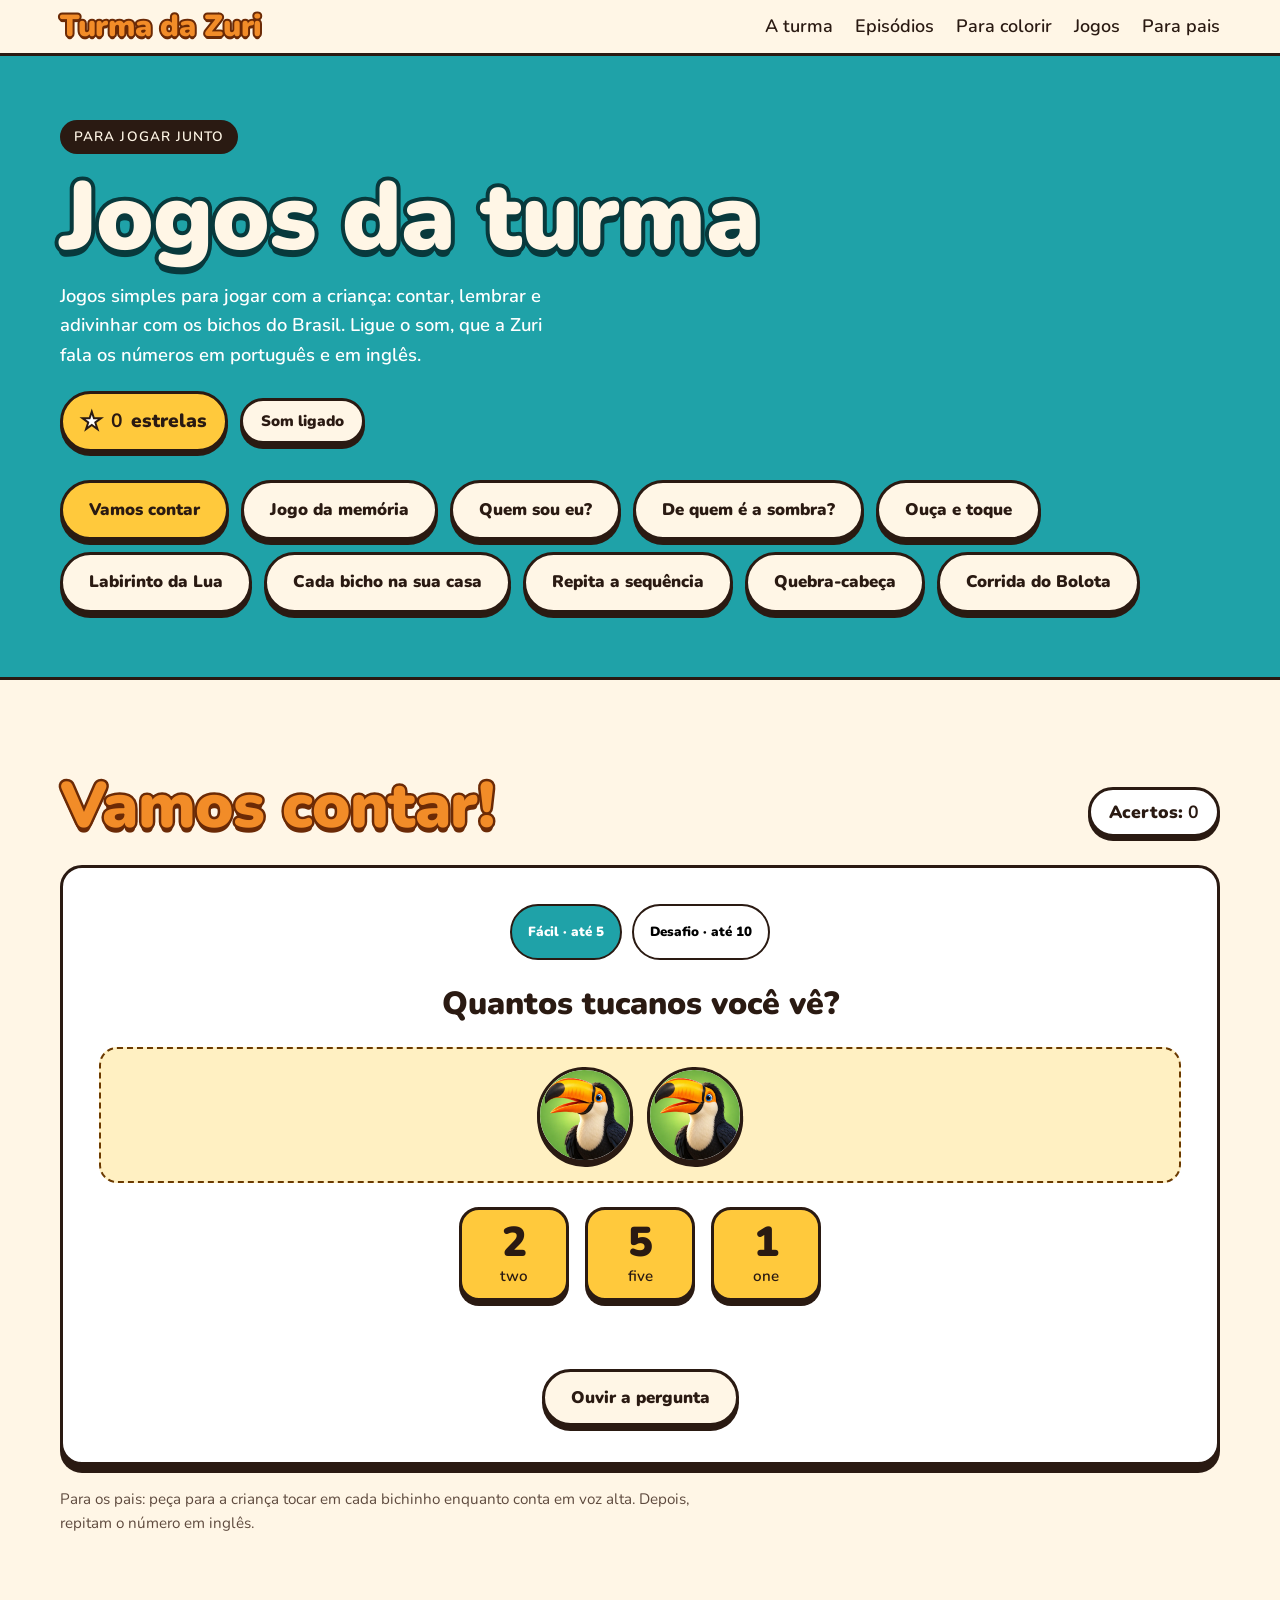
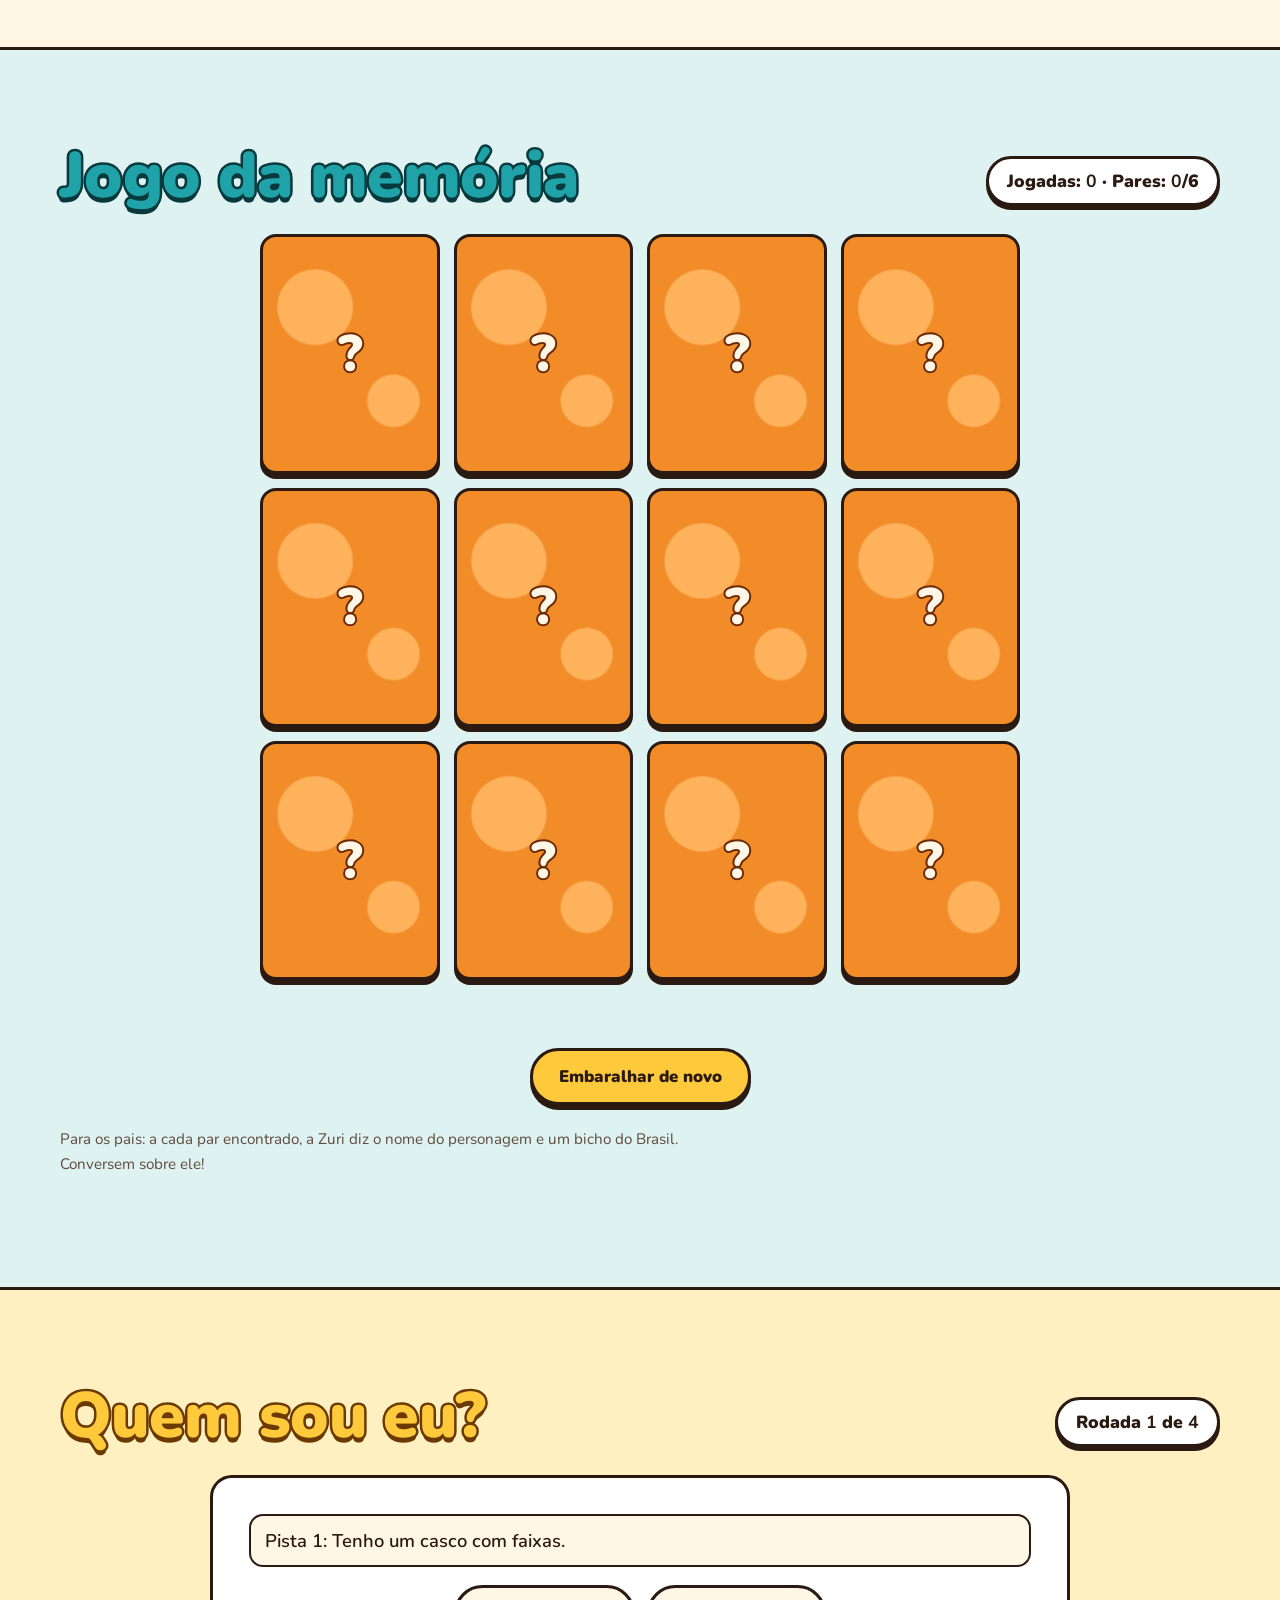
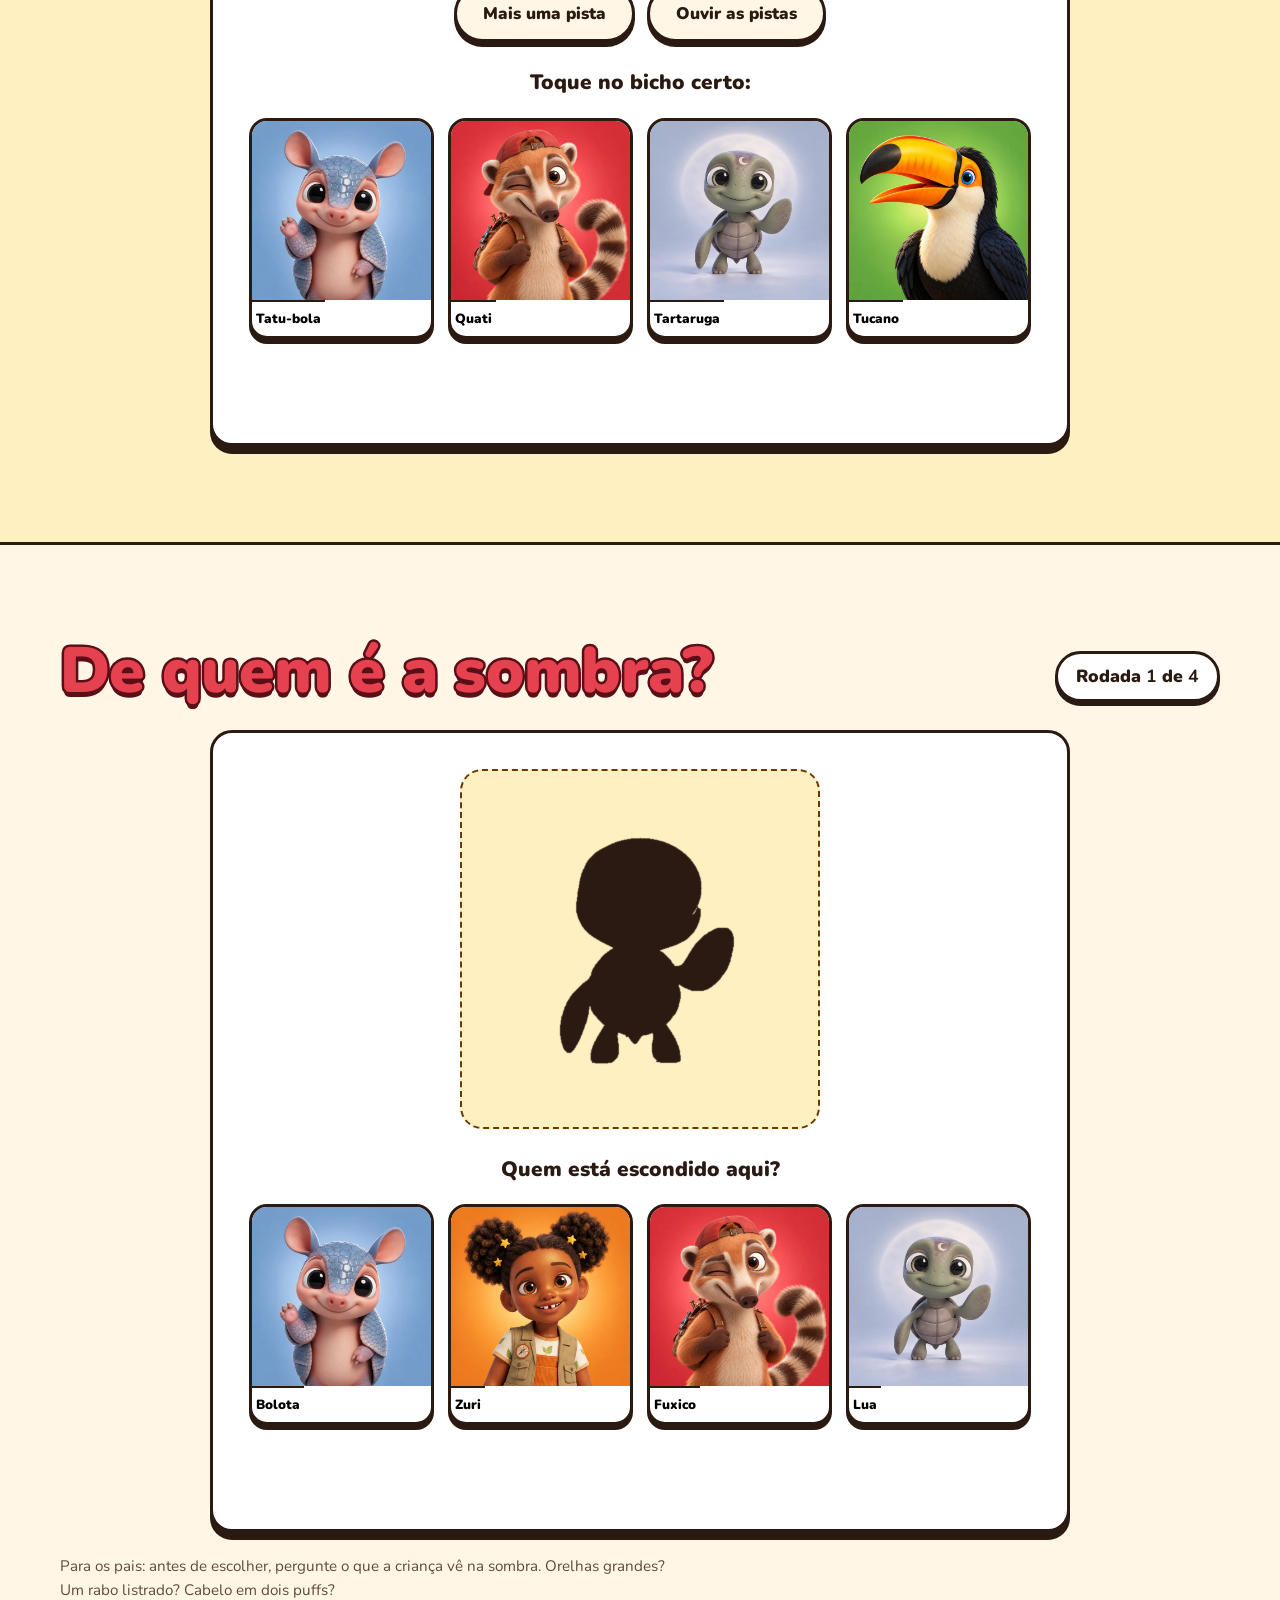
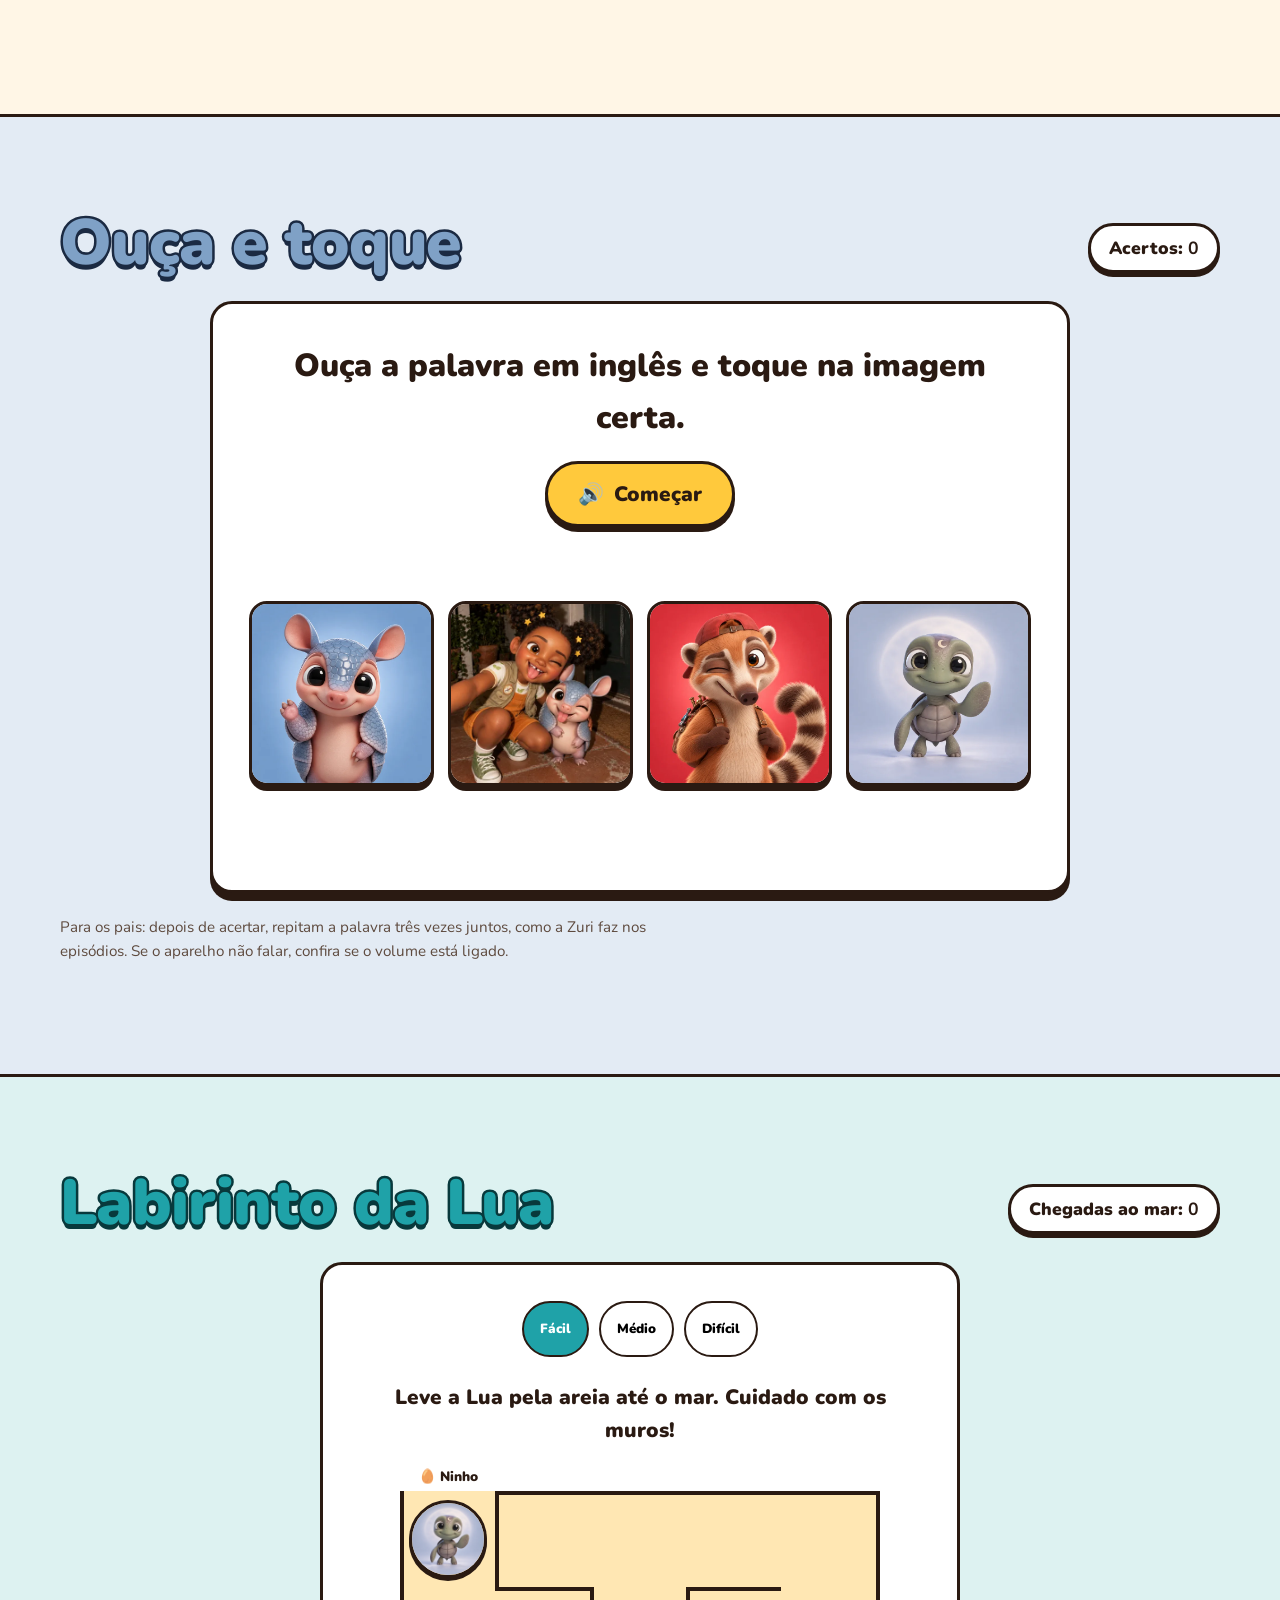
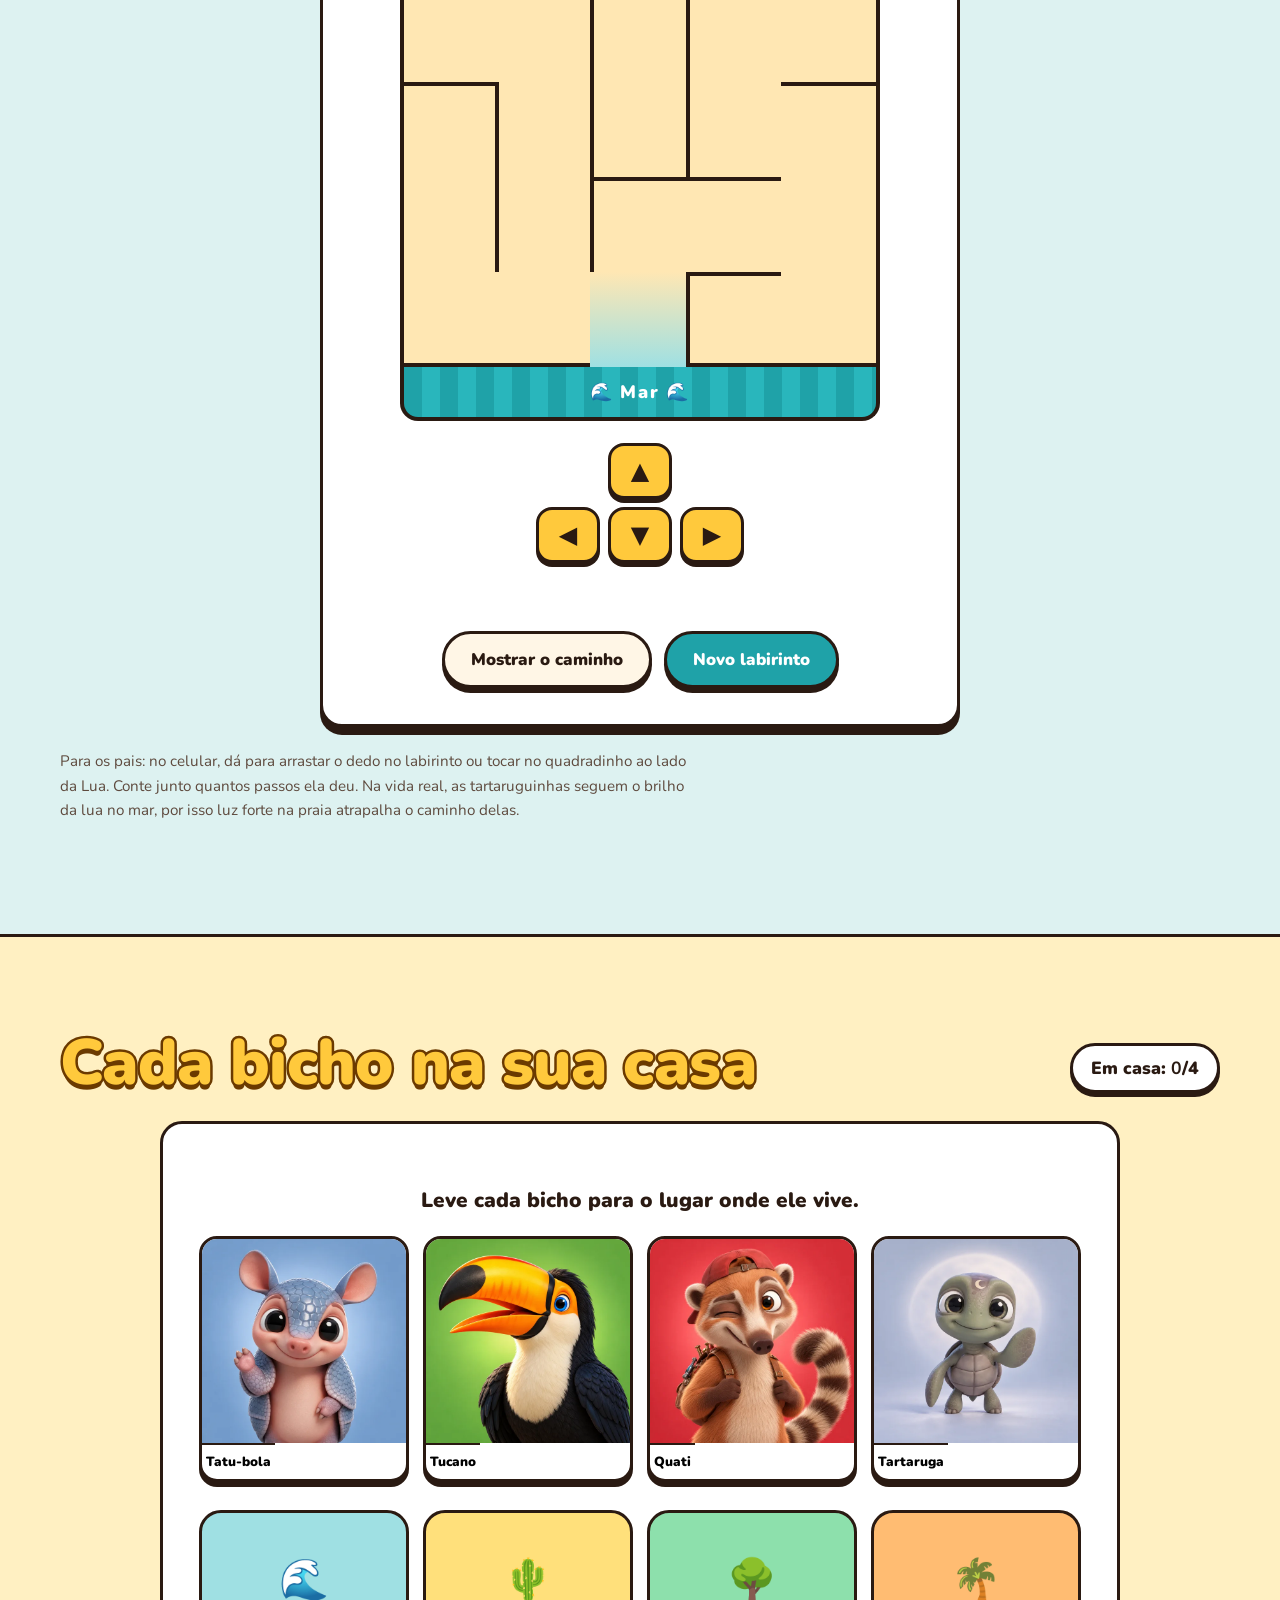
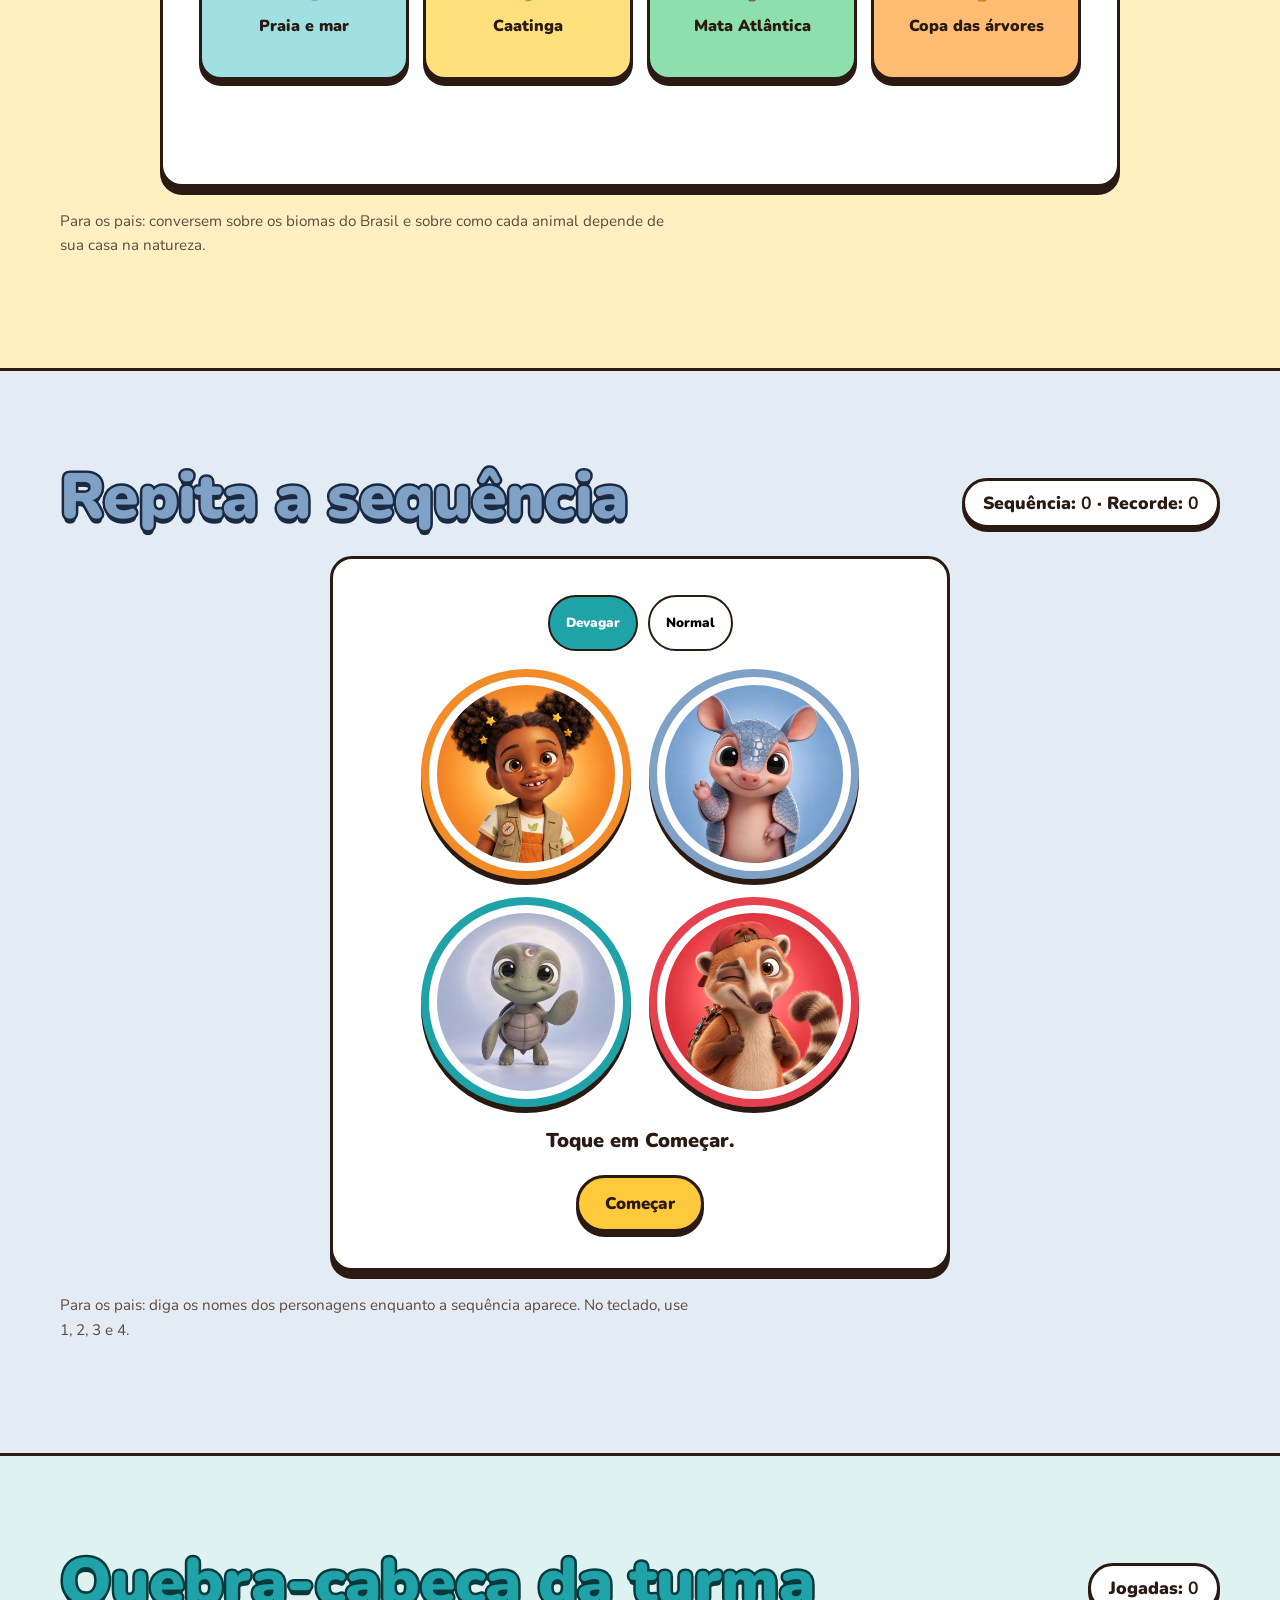
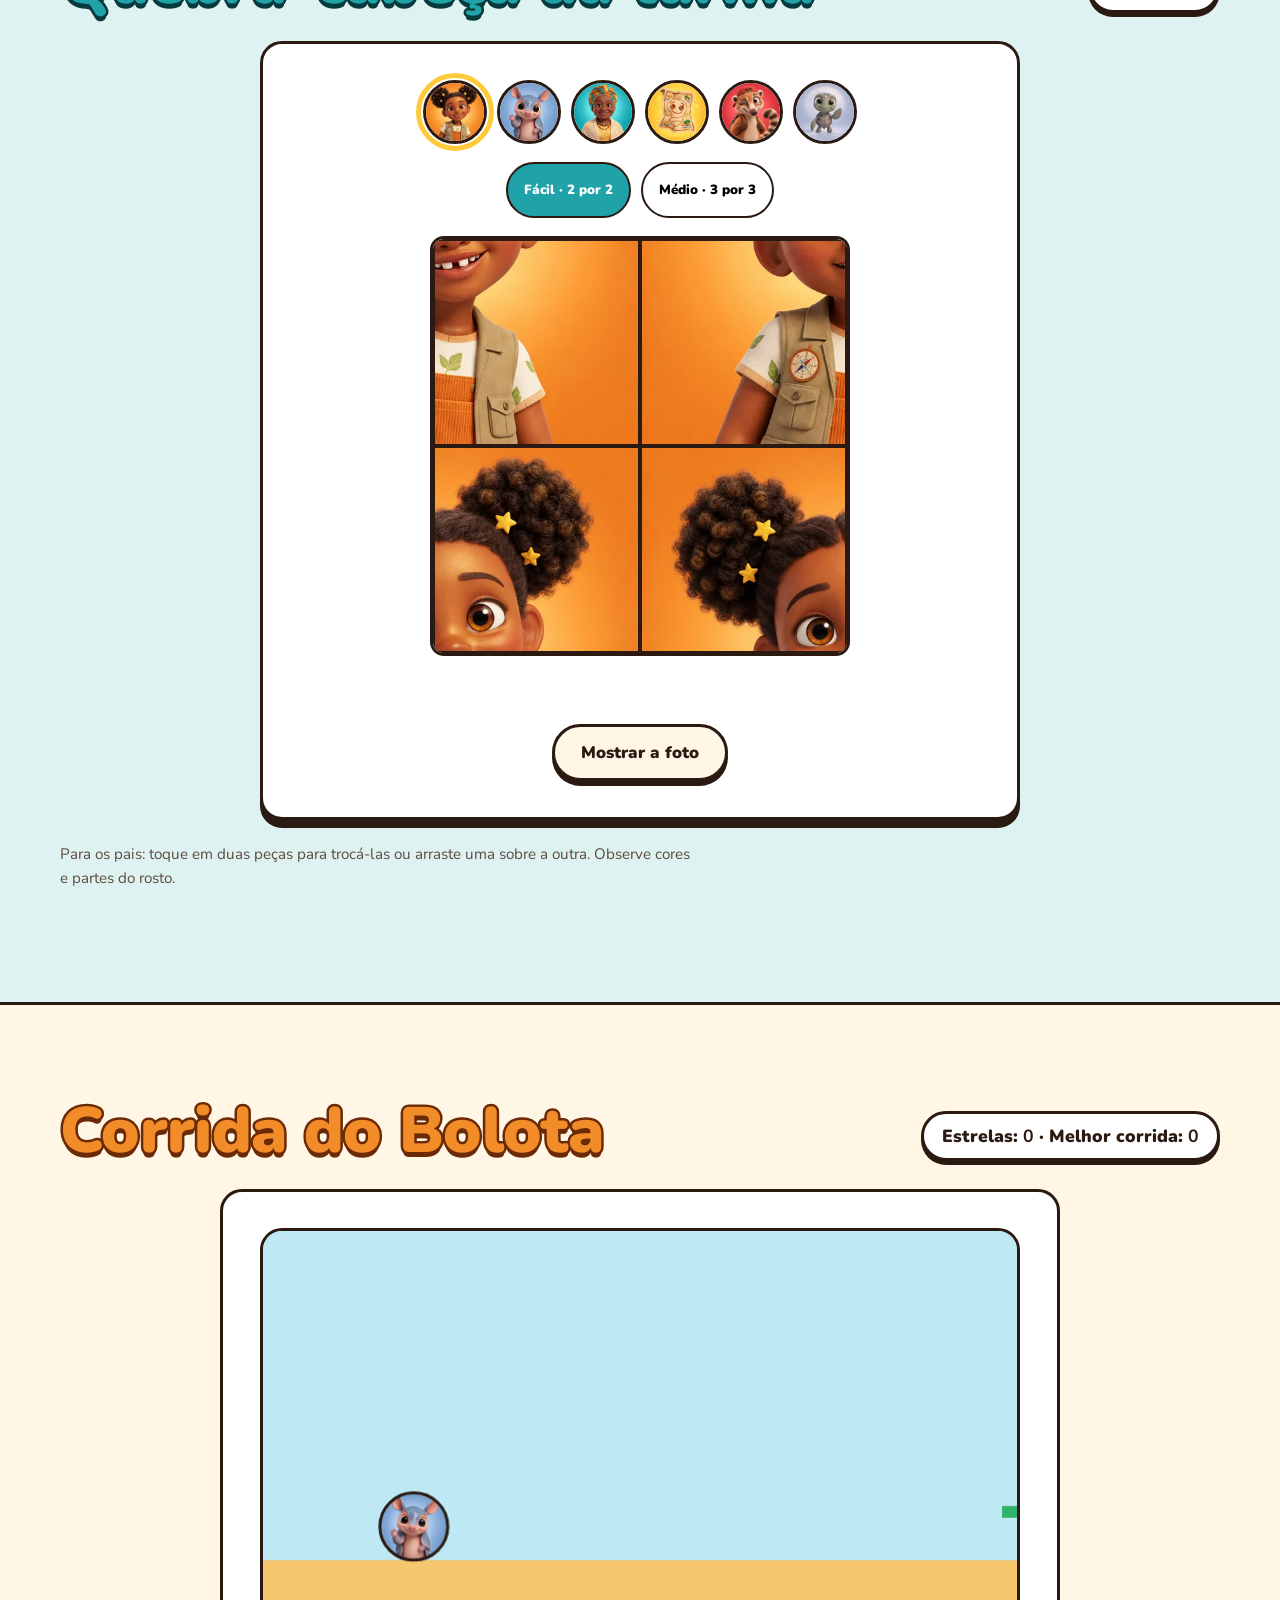
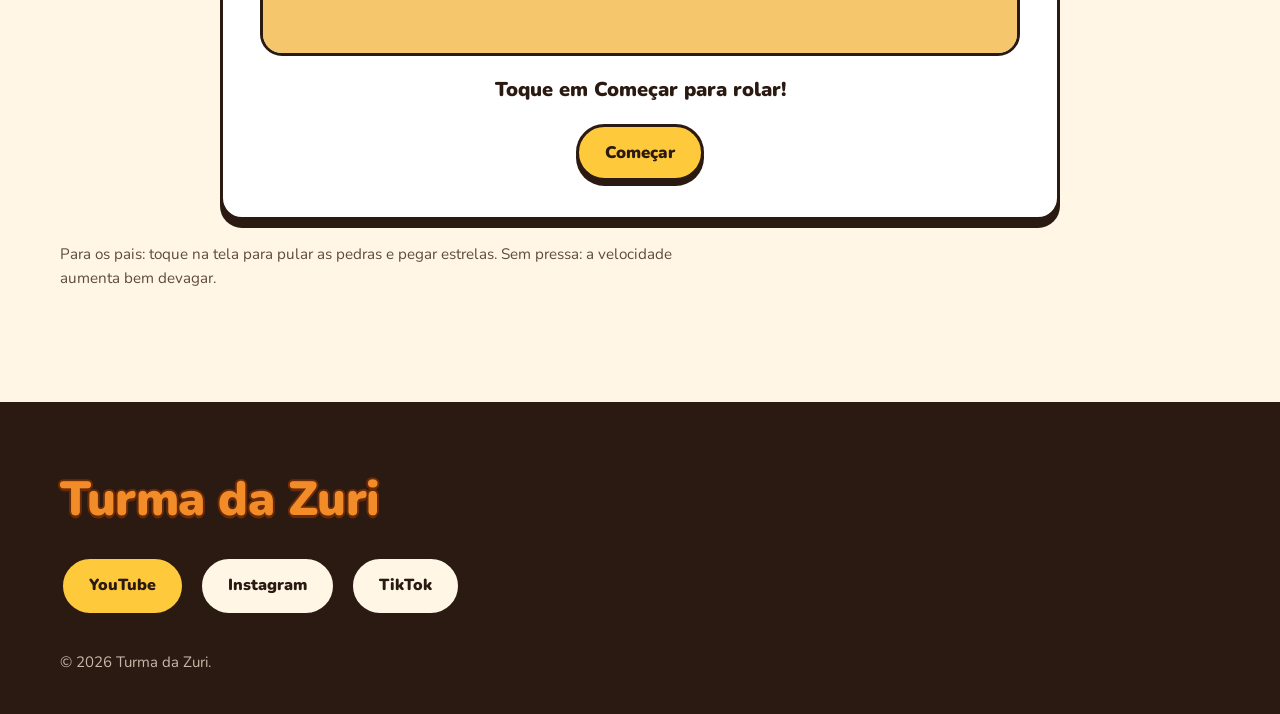
==== commit b8570b1a: "Adiciona quatro jogos educativos" ====
--- a/jogos.html
+++ b/jogos.html
@@ -48,6 +48,10 @@
         <a class="botao botao--claro" href="#sombra">De quem é a sombra?</a>
         <a class="botao botao--claro" href="#ouca">Ouça e toque</a>
         <a class="botao botao--claro" href="#labirinto">Labirinto da Lua</a>
+        <a class="botao botao--claro" href="#casas">Cada bicho na sua casa</a>
+        <a class="botao botao--claro" href="#sequencia">Repita a sequência</a>
+        <a class="botao botao--claro" href="#quebra">Quebra-cabeça</a>
+        <a class="botao botao--claro" href="#corrida">Corrida do Bolota</a>
       </nav>
     </div>
   </section>
@@ -192,6 +196,83 @@
         </div>
       </div>
       <p class="dica">Para os pais: no celular, dá para arrastar o dedo no labirinto ou tocar no quadradinho ao lado da Lua. Conte junto quantos passos ela deu. Na vida real, as tartaruguinhas seguem o brilho da lua no mar, por isso luz forte na praia atrapalha o caminho delas.</p>
+    </div>
+  </section>
+
+  <!-- 7. Cada bicho na sua casa -->
+  <section class="secao secao--sol jogo" id="casas">
+    <div class="container">
+      <div class="cabeca-jogo">
+        <h2 class="titulo-secao contorno c-sol">Cada bicho na sua casa</h2>
+        <p class="placar" aria-live="polite">Em casa: <b id="casas-pontos">0</b>/4</p>
+      </div>
+      <div class="painel painel--casas">
+        <p class="pergunta pergunta--menor">Leve cada bicho para o lugar onde ele vive.</p>
+        <div class="casas-bichos" id="casas-bichos" aria-label="Bichos para escolher"></div>
+        <div class="casas-destinos" id="casas-destinos" aria-label="Casas dos bichos"></div>
+        <p class="retorno" id="casas-retorno" aria-live="assertive"></p>
+        <div class="acoes-jogo">
+          <button class="botao botao--turquesa" type="button" id="casas-reiniciar" hidden>Jogar de novo</button>
+        </div>
+      </div>
+      <p class="dica">Para os pais: conversem sobre os biomas do Brasil e sobre como cada animal depende de sua casa na natureza.</p>
+    </div>
+  </section>
+
+  <!-- 8. Repita a sequência -->
+  <section class="secao secao--azul jogo" id="sequencia">
+    <div class="container">
+      <div class="cabeca-jogo">
+        <h2 class="titulo-secao contorno c-azul">Repita a sequência</h2>
+        <p class="placar" aria-live="polite">Sequência: <b id="seq-tamanho">0</b> · Recorde: <b id="seq-recorde">0</b></p>
+      </div>
+      <div class="painel painel--sequencia">
+        <div class="niveis" role="group" aria-label="Velocidade da sequência">
+          <button class="nivel" type="button" data-seq-vel="1.5" aria-pressed="true">Devagar</button>
+          <button class="nivel" type="button" data-seq-vel="1" aria-pressed="false">Normal</button>
+        </div>
+        <div class="seq-grade" id="seq-grade" aria-label="Botões da sequência"></div>
+        <p class="retorno" id="seq-retorno" aria-live="assertive">Toque em Começar.</p>
+        <div class="acoes-jogo"><button class="botao" type="button" id="seq-comecar">Começar</button></div>
+      </div>
+      <p class="dica">Para os pais: diga os nomes dos personagens enquanto a sequência aparece. No teclado, use 1, 2, 3 e 4.</p>
+    </div>
+  </section>
+
+  <!-- 9. Quebra-cabeça da turma -->
+  <section class="secao secao--turquesa jogo" id="quebra">
+    <div class="container">
+      <div class="cabeca-jogo">
+        <h2 class="titulo-secao contorno c-turquesa">Quebra-cabeça da turma</h2>
+        <p class="placar" aria-live="polite">Jogadas: <b id="quebra-jogadas">0</b></p>
+      </div>
+      <div class="painel painel--quebra">
+        <div class="quebra-personagens" id="quebra-personagens" role="group" aria-label="Escolha o personagem"></div>
+        <div class="niveis" role="group" aria-label="Nível do quebra-cabeça">
+          <button class="nivel" type="button" data-quebra-n="2" aria-pressed="true">Fácil · 2 por 2</button>
+          <button class="nivel" type="button" data-quebra-n="3" aria-pressed="false">Médio · 3 por 3</button>
+        </div>
+        <div class="quebra-tabuleiro" id="quebra-tabuleiro" aria-label="Quebra-cabeça"></div>
+        <p class="retorno" id="quebra-retorno" aria-live="assertive"></p>
+        <div class="acoes-jogo"><button class="botao botao--claro" type="button" id="quebra-mostrar">Mostrar a foto</button></div>
+      </div>
+      <p class="dica">Para os pais: toque em duas peças para trocá-las ou arraste uma sobre a outra. Observe cores e partes do rosto.</p>
+    </div>
+  </section>
+
+  <!-- 10. Corrida do Bolota -->
+  <section class="secao jogo" id="corrida">
+    <div class="container">
+      <div class="cabeca-jogo">
+        <h2 class="titulo-secao contorno c-laranja">Corrida do Bolota</h2>
+        <p class="placar" aria-live="polite">Estrelas: <b id="corrida-estrelas">0</b> · Melhor corrida: <b id="corrida-melhor">0</b></p>
+      </div>
+      <div class="painel painel--corrida">
+        <canvas id="corrida-canvas" width="760" height="428" tabindex="0" role="application" aria-label="Corrida do Bolota. Toque, clique ou aperte espaço para pular."></canvas>
+        <p class="retorno" id="corrida-retorno" aria-live="assertive">Toque em Começar para rolar!</p>
+        <div class="acoes-jogo"><button class="botao" type="button" id="corrida-comecar">Começar</button></div>
+      </div>
+      <p class="dica">Para os pais: toque na tela para pular as pedras e pegar estrelas. Sem pressa: a velocidade aumenta bem devagar.</p>
     </div>
   </section>
 </main>
--- a/css/jogos.css
+++ b/css/jogos.css
@@ -119,7 +119,7 @@
 
 .niveis { display: flex; justify-content: center; gap: 10px; margin-bottom: 18px; flex-wrap: wrap; }
 .nivel {
-  font-family: var(--fonte); font-weight: 900; cursor: pointer; padding: 8px 16px; border-radius: 999px;
+  font-family: var(--fonte); font-weight: 900; cursor: pointer; min-height: 56px; padding: 8px 16px; border-radius: 999px;
   border: 2px solid var(--tinta); background: #fff;
 }
 .nivel[aria-pressed="true"] { background: var(--turquesa); color: #fff; }
@@ -198,3 +198,69 @@
 }
 .lab-seta:active { transform: translateY(3px); box-shadow: 0 1px 0 var(--tinta); }
 .lab-cima { grid-area: cima; } .lab-esq { grid-area: esq; } .lab-dir { grid-area: dir; } .lab-baixo { grid-area: baixo; }
+
+/* Cada bicho na sua casa */
+.painel--casas { max-width: 960px; margin: 0 auto; }
+.casas-bichos, .casas-destinos { display: grid; grid-template-columns: repeat(4, 1fr); gap: 14px; }
+.casas-bichos { margin-bottom: 28px; min-height: 150px; }
+.casa-bicho { min-width: 0; min-height: 120px; touch-action: none; user-select: none; }
+.casa-bicho.selecionado { outline: 5px solid var(--sol); outline-offset: 4px; transform: translateY(-4px); }
+.casa-bicho.arrastando { position: relative; z-index: 8; opacity: .82; }
+.casa-destino {
+  min-height: 170px; padding: 12px; border: var(--borda); border-radius: var(--raio); box-shadow: 0 6px 0 var(--tinta);
+  font: 900 1rem var(--fonte); color: var(--tinta); cursor: pointer; display: flex; flex-direction: column;
+  align-items: center; justify-content: center; gap: 8px; text-align: center;
+}
+.casa-destino .casa-emoji { font-size: 2.5rem; }
+.casa-destino .casa-morador { width: 84px; height: 84px; object-fit: cover; border: 3px solid var(--tinta); border-radius: 50%; background: #fff; }
+.casa-destino[data-casa="praia"] { background: #9FE0E3; }
+.casa-destino[data-casa="caatinga"] { background: #FFE07B; }
+.casa-destino[data-casa="mata"] { background: #8DE0AC; }
+.casa-destino[data-casa="copa"] { background: #FFBC72; }
+.casa-destino.alvo { outline: 6px solid #fff; outline-offset: -10px; }
+
+/* Repita a sequência */
+.painel--sequencia { max-width: 620px; margin: 0 auto; }
+.seq-grade { display: grid; grid-template-columns: repeat(2, minmax(120px, 210px)); justify-content: center; gap: 18px; }
+.seq-botao {
+  aspect-ratio: 1; min-height: 120px; padding: 8px; border: 8px solid var(--cor); border-radius: 50%; background: #fff;
+  box-shadow: 0 6px 0 var(--tinta); cursor: pointer; transition: transform .16s ease, filter .16s ease;
+}
+.seq-botao img { width: 100%; height: 100%; border-radius: 50%; object-fit: cover; pointer-events: none; }
+.seq-botao.aceso { transform: scale(1.12); filter: brightness(1.22) drop-shadow(0 0 12px var(--cor)); }
+
+/* Quebra-cabeça da turma */
+.painel--quebra { max-width: 760px; margin: 0 auto; }
+.quebra-personagens { display: flex; flex-wrap: wrap; justify-content: center; gap: 10px; margin-bottom: 18px; }
+.quebra-personagem { width: 64px; min-height: 64px; padding: 0; border: 3px solid var(--tinta); border-radius: 50%; overflow: hidden; background: #fff; cursor: pointer; }
+.quebra-personagem img { width: 100%; height: 100%; object-fit: cover; display: block; }
+.quebra-personagem[aria-pressed="true"] { outline: 5px solid var(--sol); outline-offset: 2px; }
+.quebra-tabuleiro {
+  --n: 2; position: relative; width: min(100%, 420px); aspect-ratio: 1; margin: 0 auto; display: grid;
+  grid-template-columns: repeat(var(--n), 1fr); border: var(--borda); border-radius: 14px; overflow: hidden;
+  background: var(--creme); touch-action: none;
+}
+.quebra-peca { min-width: 0; padding: 0; border: 2px solid var(--tinta); background-repeat: no-repeat; cursor: pointer; transition: transform .15s ease; }
+.quebra-peca.certa { box-shadow: inset 0 0 0 4px #2FB36B; }
+.quebra-peca.selecionada { outline: 6px solid var(--sol); outline-offset: -8px; z-index: 2; }
+.quebra-peca.arrastando { transform: scale(.94); opacity: .75; }
+.quebra-tabuleiro.montado .quebra-peca { border-color: transparent; box-shadow: none; }
+.quebra-preview { position: absolute; inset: 0; z-index: 5; width: 100%; height: 100%; object-fit: cover; opacity: .72; pointer-events: none; }
+
+/* Corrida do Bolota */
+.painel--corrida { max-width: 840px; margin: 0 auto; }
+#corrida-canvas { width: min(100%, 760px); aspect-ratio: 16 / 9; display: block; margin: 0 auto; border: var(--borda); border-radius: var(--raio); background: #BFE8F5; touch-action: none; }
+.jogo .acoes-jogo .botao { min-height: 56px; }
+
+@media (max-width: 620px) {
+  .casas-bichos, .casas-destinos { grid-template-columns: repeat(2, 1fr); }
+  .casas-bichos { min-height: 270px; }
+  .casa-destino { min-height: 150px; }
+  .seq-grade { gap: 12px; }
+  .seq-botao { min-height: 112px; border-width: 6px; }
+}
+
+@media (prefers-reduced-motion: reduce) {
+  .seq-botao, .quebra-peca, .casa-bicho { transition: none; }
+  .seq-botao.aceso { transform: none; outline: 8px solid var(--sol); }
+}
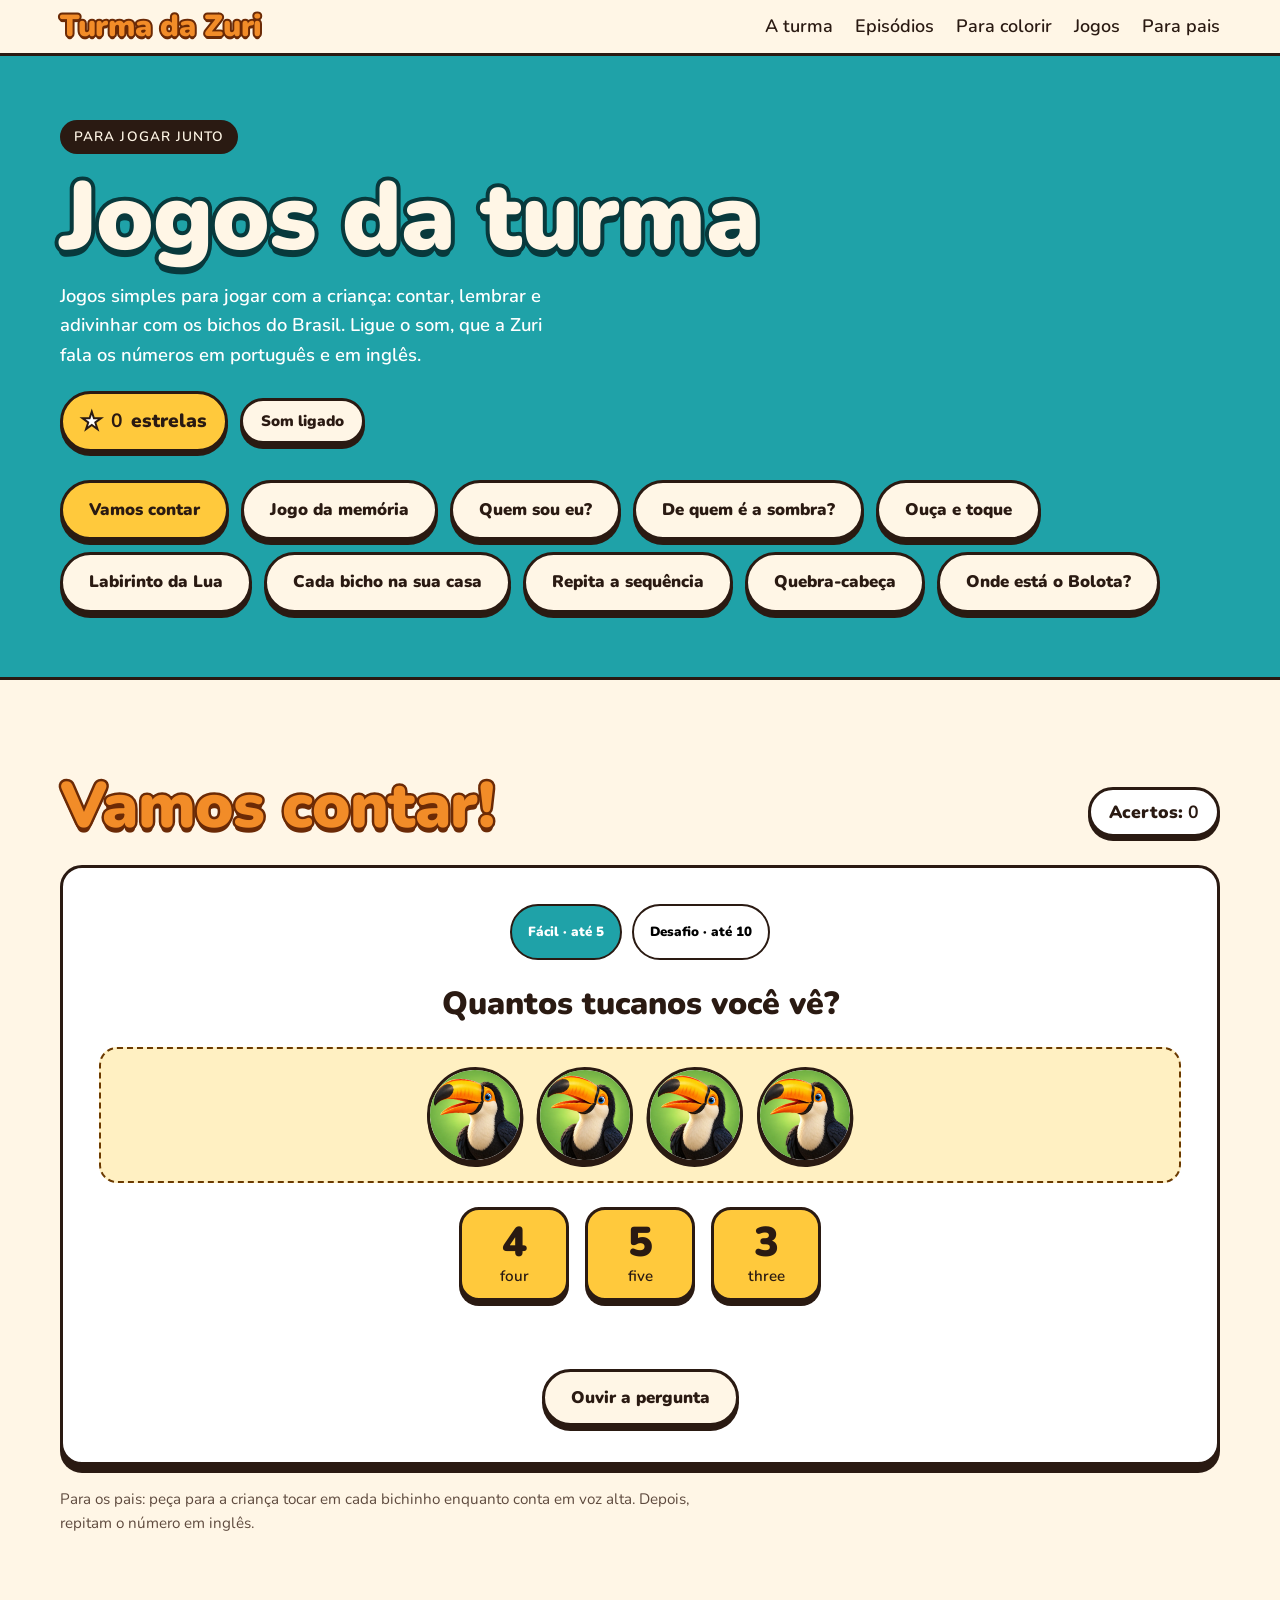
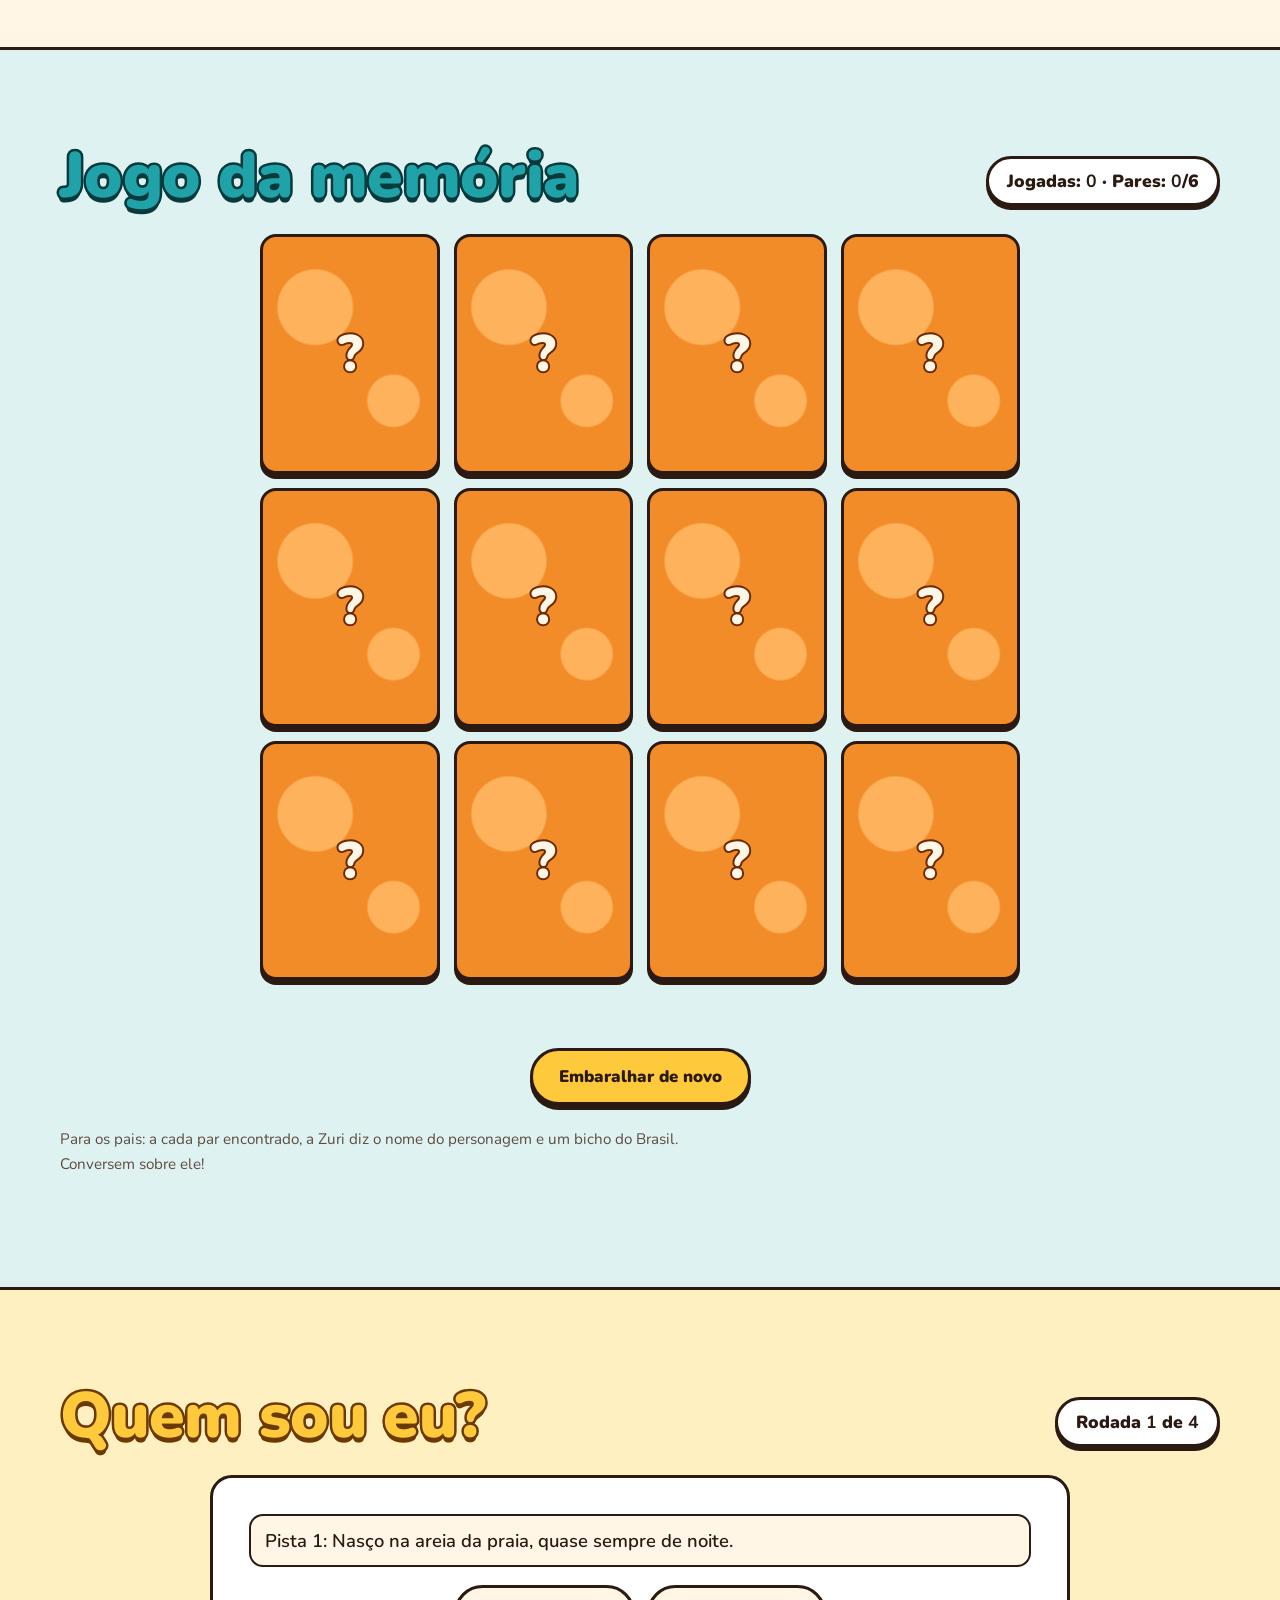
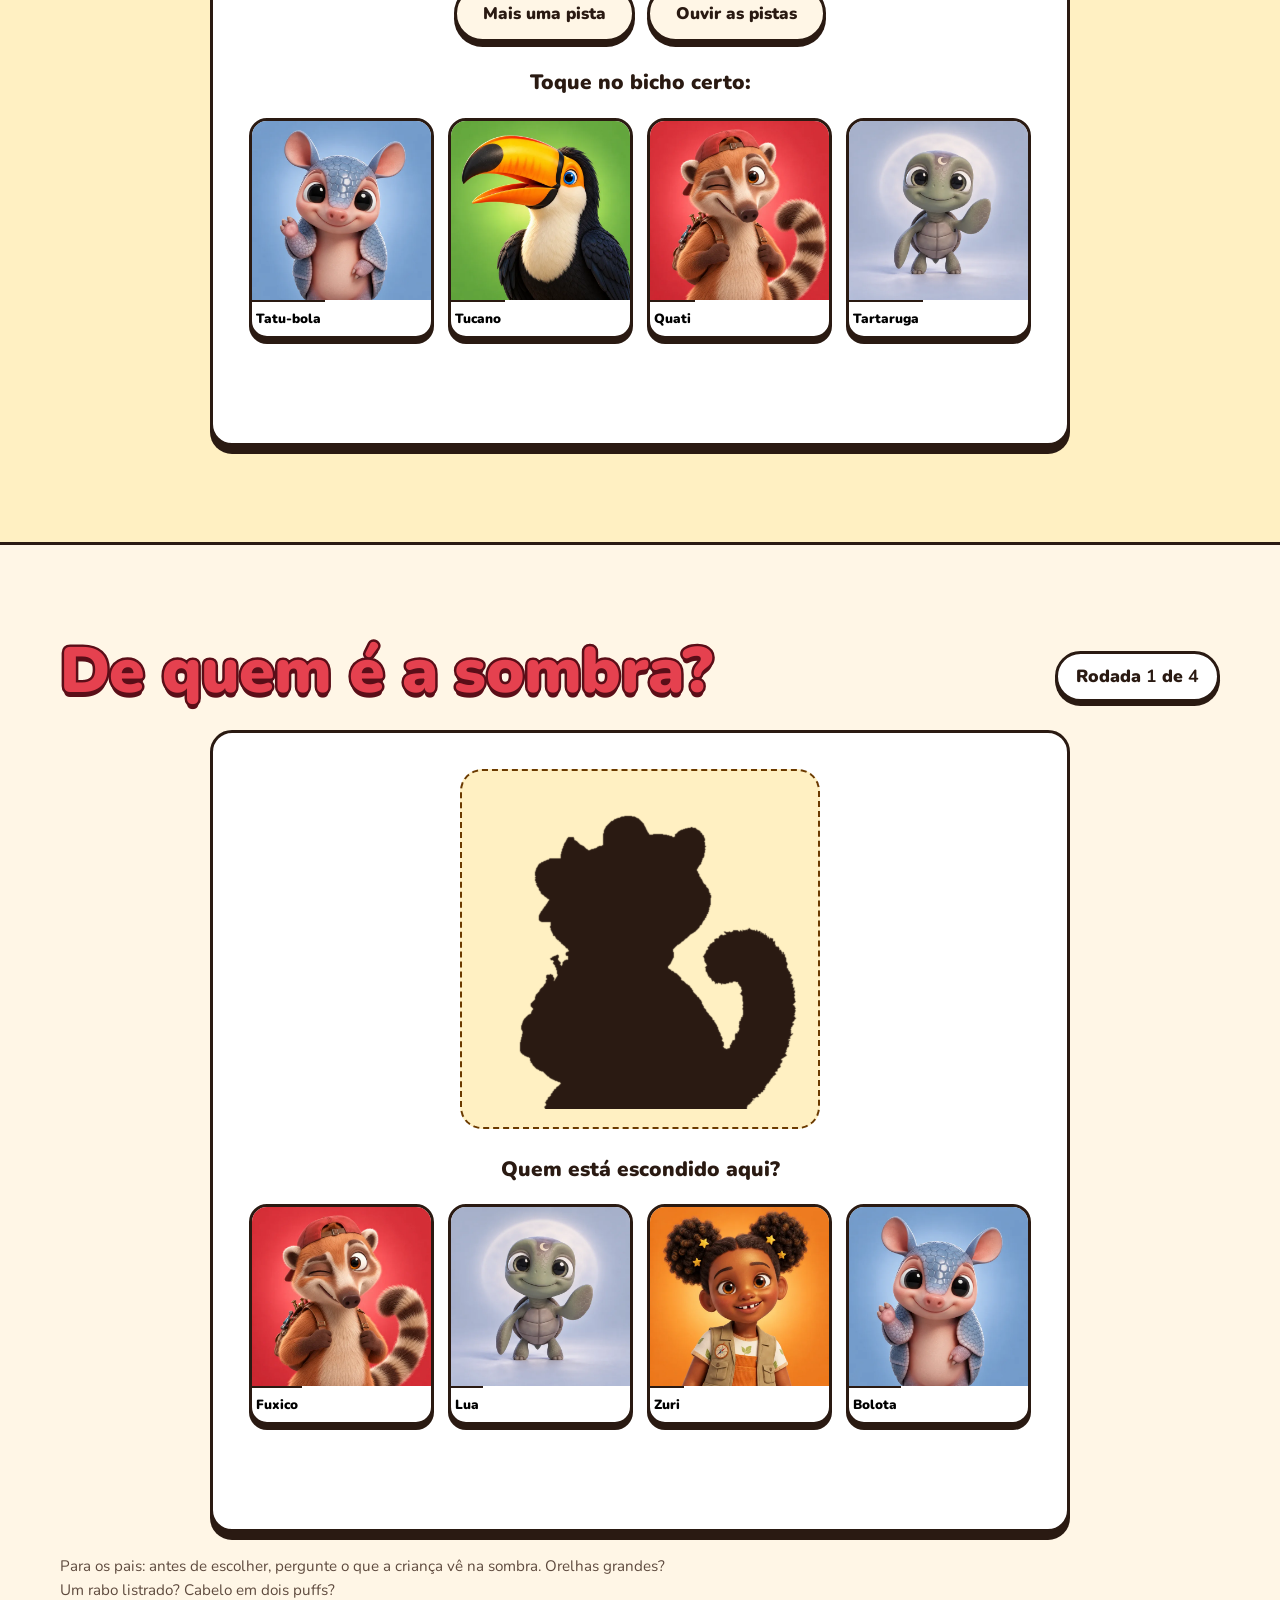
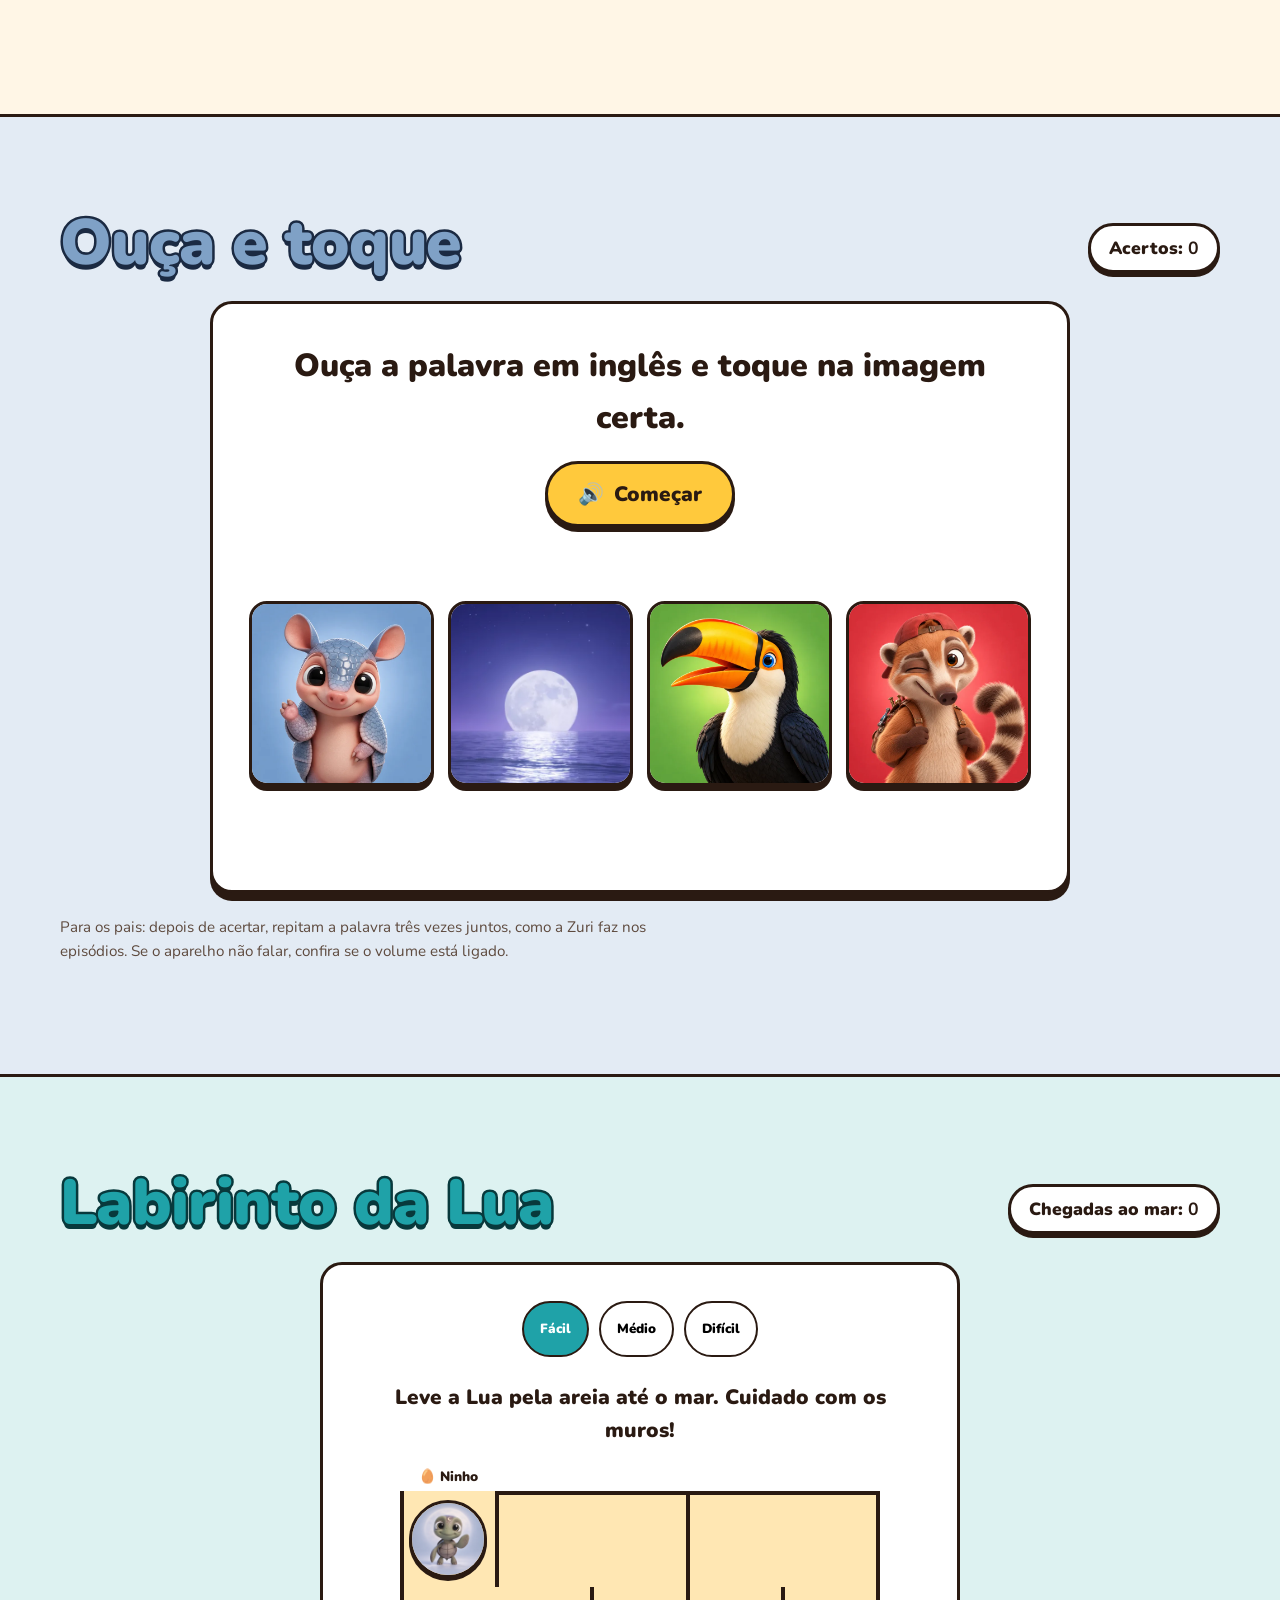
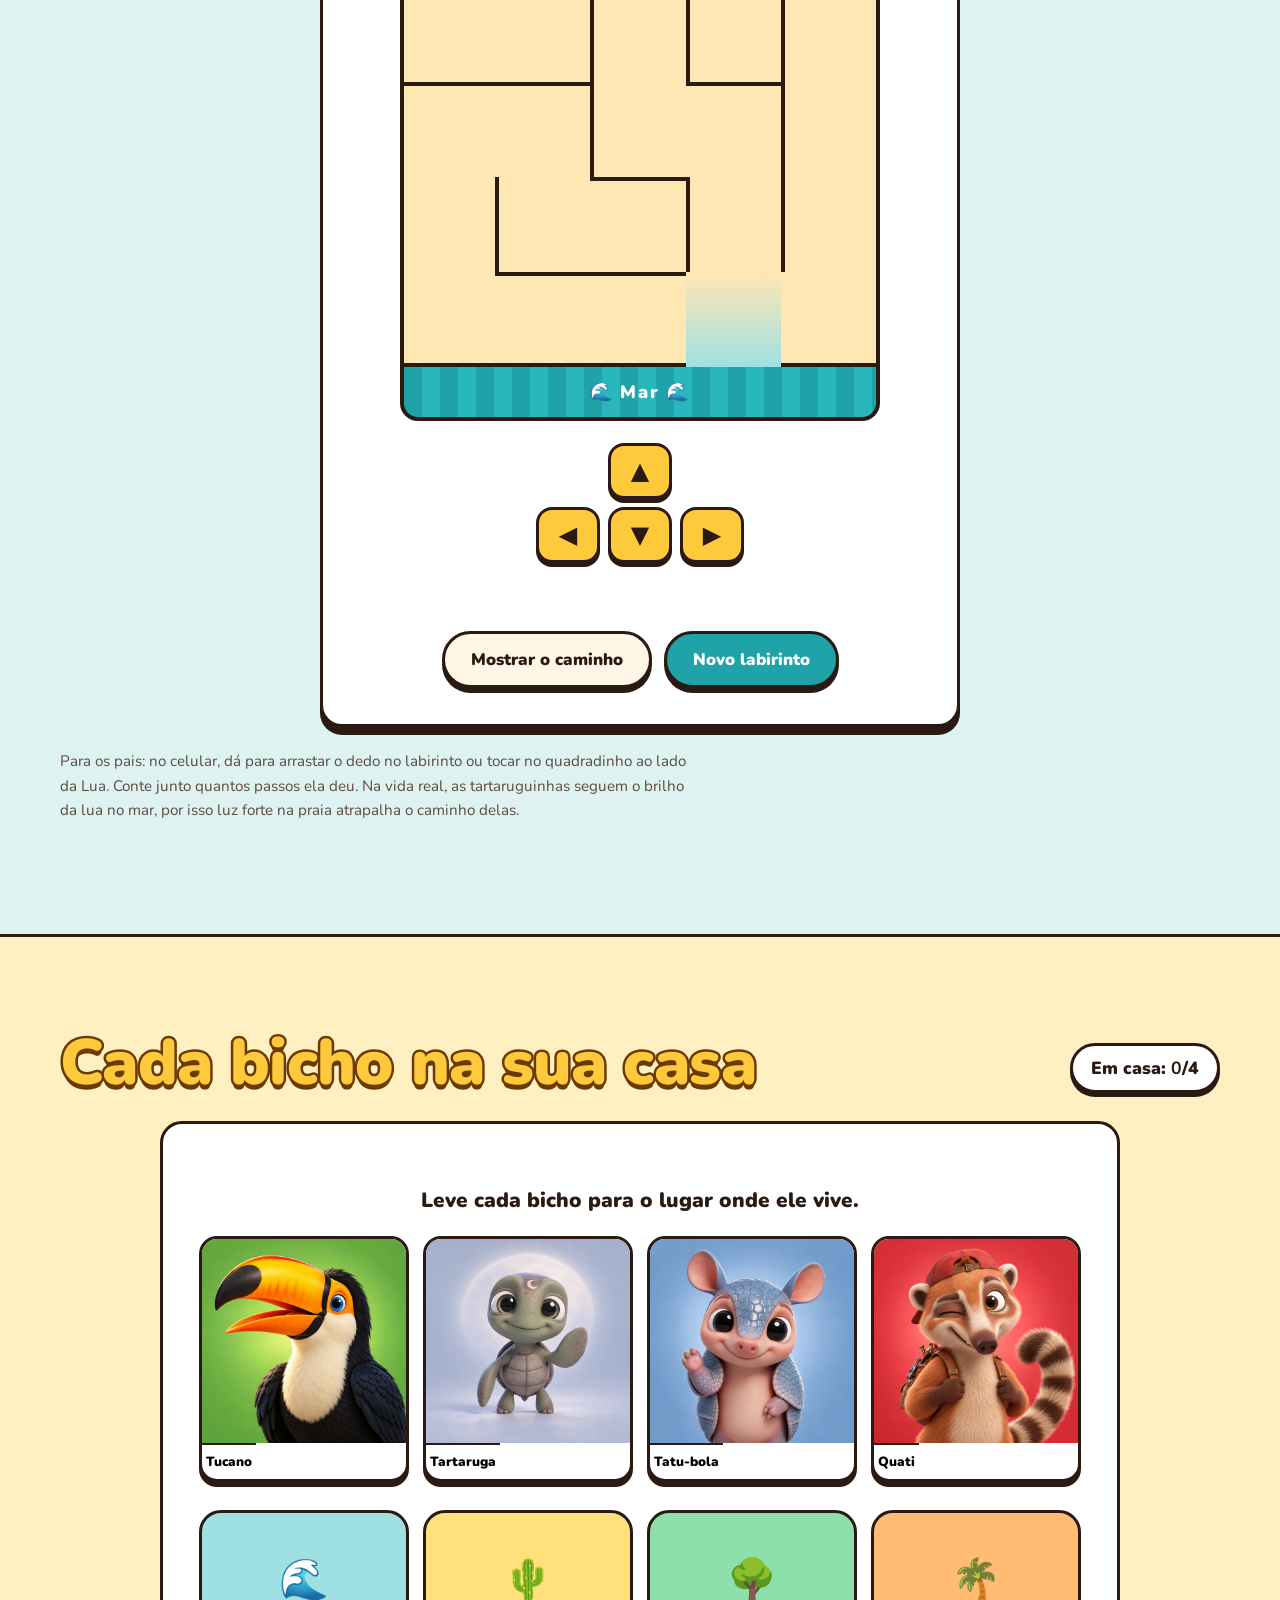
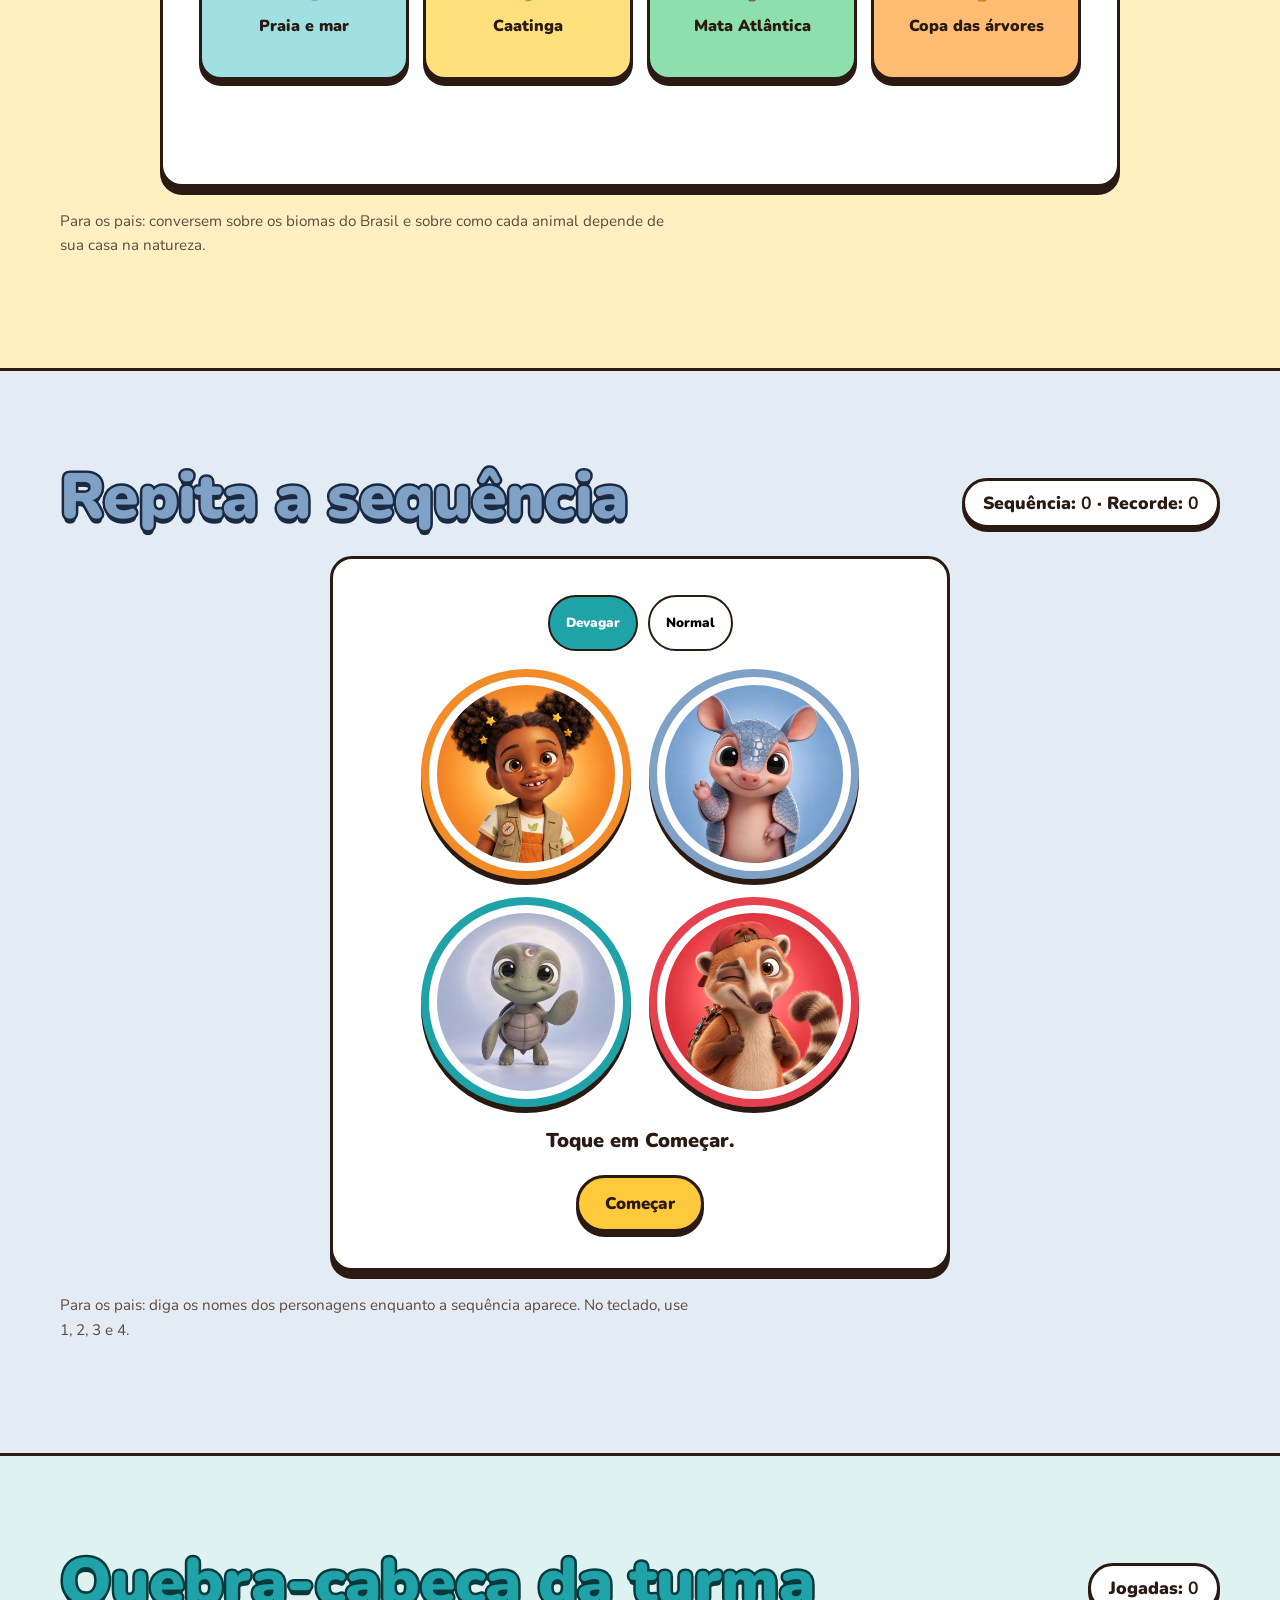
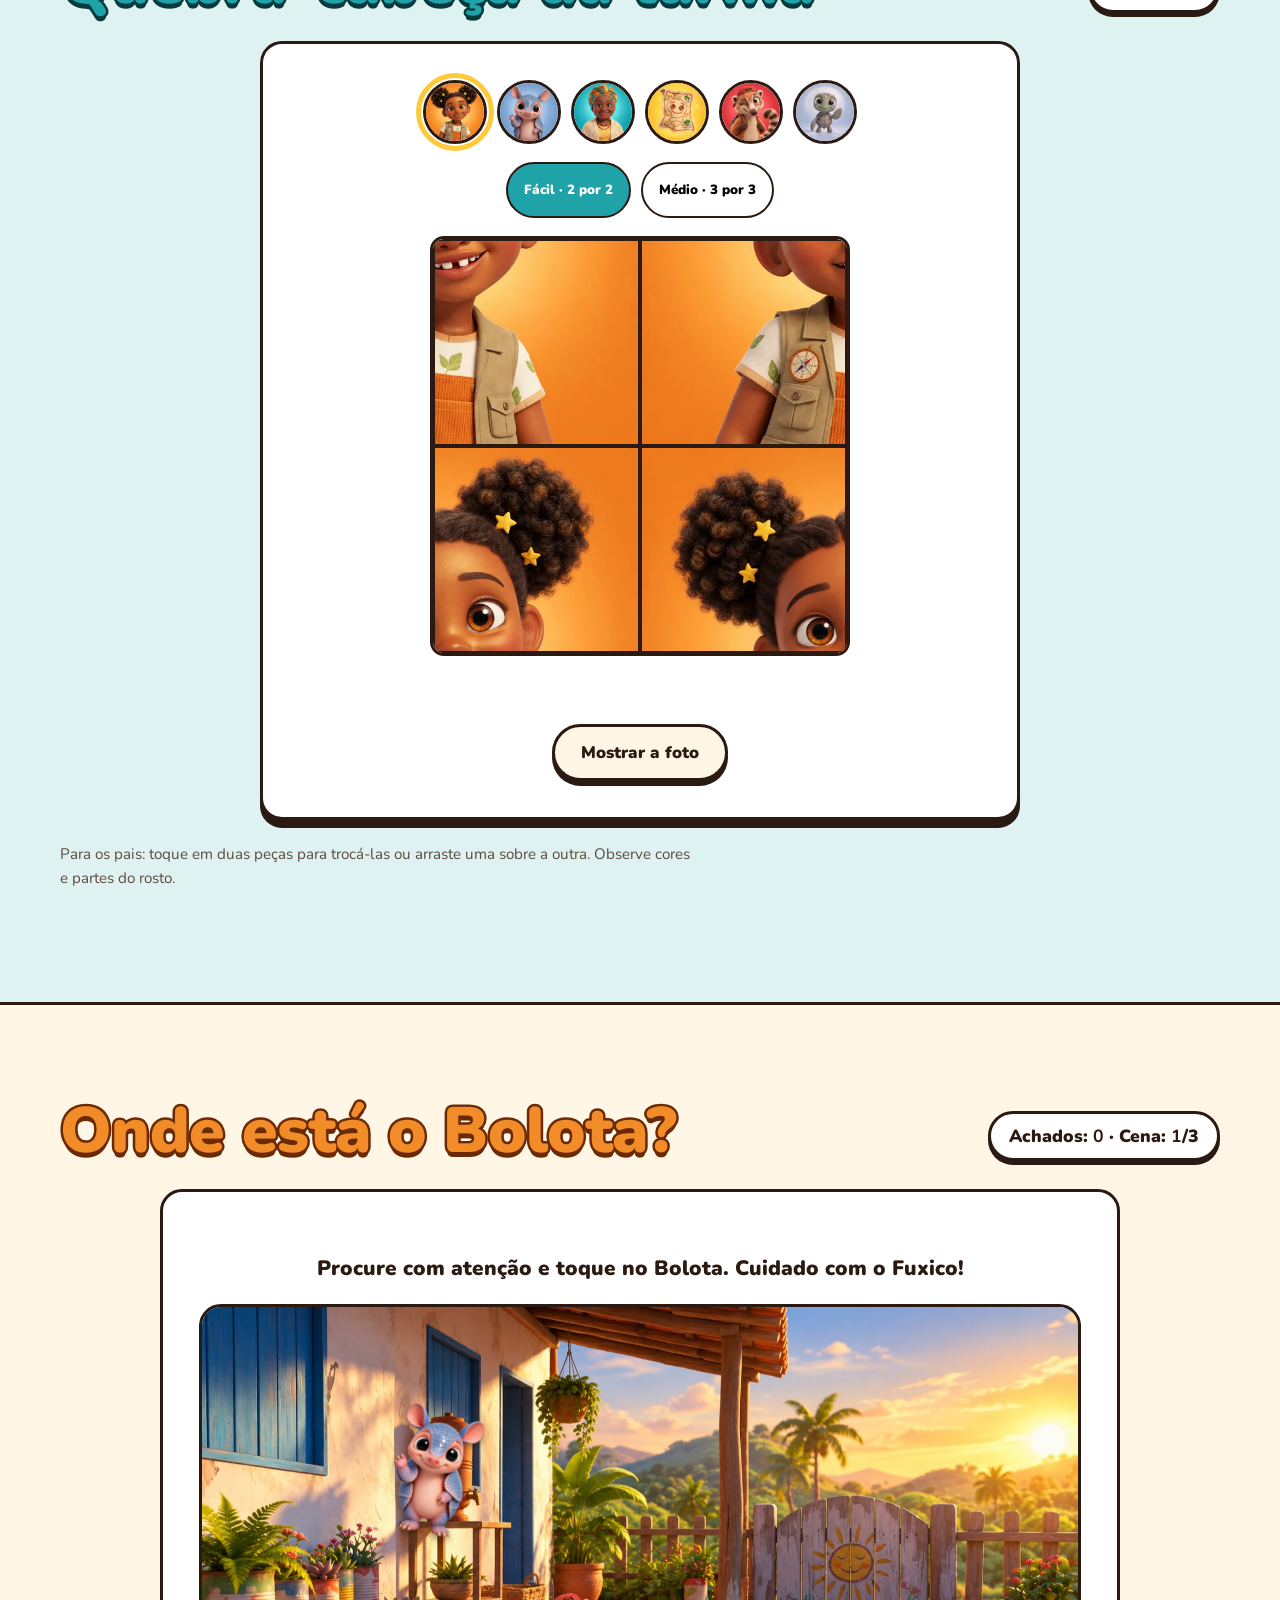
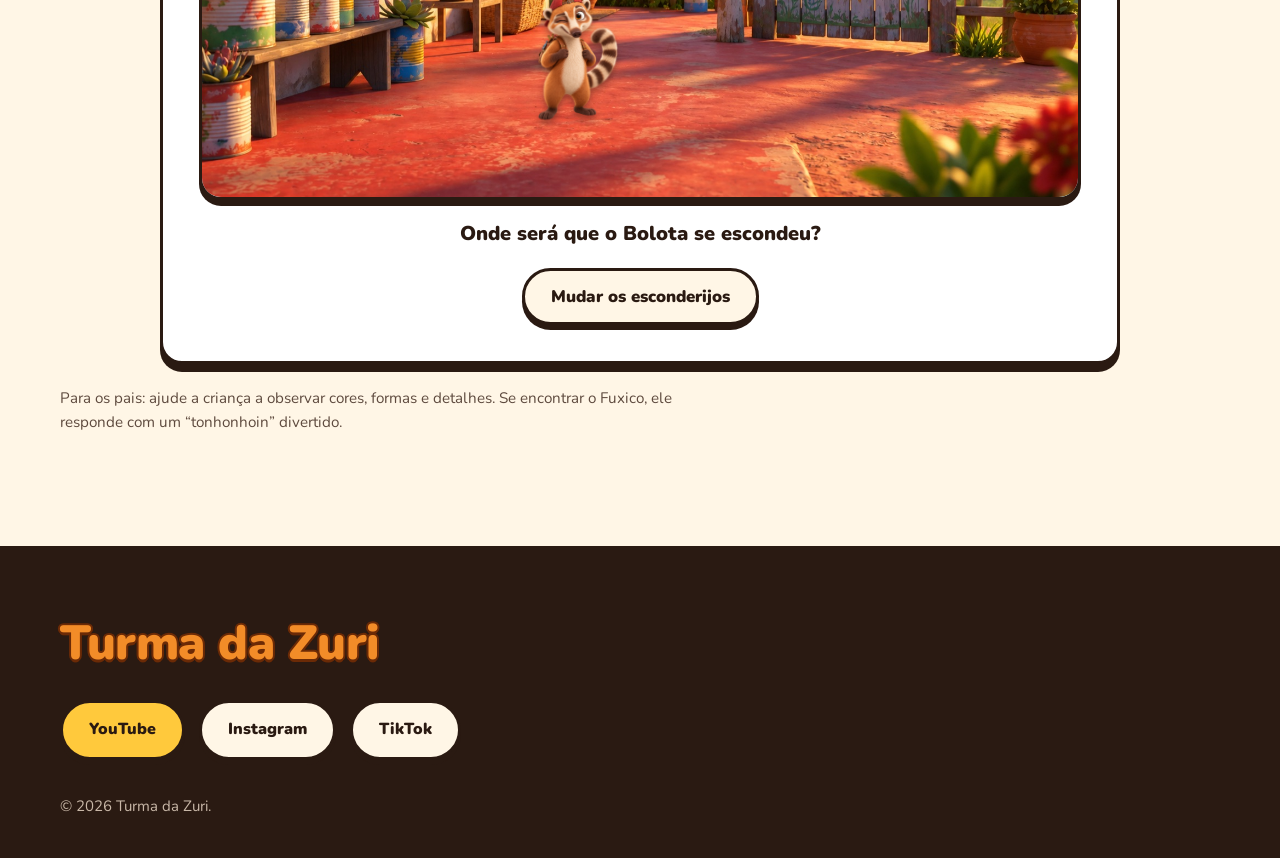
==== commit 39e9b38d: "Substitui corrida por Onde está o Bolota" ====
--- a/jogos.html
+++ b/jogos.html
@@ -51,7 +51,7 @@
         <a class="botao botao--claro" href="#casas">Cada bicho na sua casa</a>
         <a class="botao botao--claro" href="#sequencia">Repita a sequência</a>
         <a class="botao botao--claro" href="#quebra">Quebra-cabeça</a>
-        <a class="botao botao--claro" href="#corrida">Corrida do Bolota</a>
+        <a class="botao botao--claro" href="#onde-bolota">Onde está o Bolota?</a>
       </nav>
     </div>
   </section>
@@ -260,19 +260,24 @@
     </div>
   </section>
 
-  <!-- 10. Corrida do Bolota -->
-  <section class="secao jogo" id="corrida">
-    <div class="container">
-      <div class="cabeca-jogo">
-        <h2 class="titulo-secao contorno c-laranja">Corrida do Bolota</h2>
-        <p class="placar" aria-live="polite">Estrelas: <b id="corrida-estrelas">0</b> · Melhor corrida: <b id="corrida-melhor">0</b></p>
-      </div>
-      <div class="painel painel--corrida">
-        <canvas id="corrida-canvas" width="760" height="428" tabindex="0" role="application" aria-label="Corrida do Bolota. Toque, clique ou aperte espaço para pular."></canvas>
-        <p class="retorno" id="corrida-retorno" aria-live="assertive">Toque em Começar para rolar!</p>
-        <div class="acoes-jogo"><button class="botao" type="button" id="corrida-comecar">Começar</button></div>
-      </div>
-      <p class="dica">Para os pais: toque na tela para pular as pedras e pegar estrelas. Sem pressa: a velocidade aumenta bem devagar.</p>
+  <!-- 10. Onde está o Bolota? -->
+  <section class="secao jogo" id="onde-bolota">
+    <div class="container">
+      <div class="cabeca-jogo">
+        <h2 class="titulo-secao contorno c-laranja">Onde está o Bolota?</h2>
+        <p class="placar" aria-live="polite">Achados: <b id="esconde-pontos">0</b> · Cena: <b id="esconde-cena">1</b>/3</p>
+      </div>
+      <div class="painel painel--esconde">
+        <p class="pergunta pergunta--menor">Procure com atenção e toque no Bolota. Cuidado com o Fuxico!</p>
+        <div class="esconde-cena" id="esconde-cena-jogo" aria-label="Cena para procurar o Bolota">
+          <img class="esconde-fundo" id="esconde-fundo" src="img/jogos/onde-bolota/quintal.jpg" alt="Quintal colorido da Turma da Zuri">
+          <button class="esconde-personagem esconde-bolota" id="esconde-bolota" type="button" aria-label="Bolota"><img src="img/jogos/onde-bolota/bolota.png" alt=""></button>
+          <button class="esconde-personagem esconde-fuxico" id="esconde-fuxico" type="button" aria-label="Fuxico"><img src="img/jogos/onde-bolota/fuxico.png" alt=""></button>
+        </div>
+        <p class="retorno" id="esconde-retorno" aria-live="assertive">Onde será que o Bolota se escondeu?</p>
+        <div class="acoes-jogo"><button class="botao botao--claro" type="button" id="esconde-novo">Mudar os esconderijos</button></div>
+      </div>
+      <p class="dica">Para os pais: ajude a criança a observar cores, formas e detalhes. Se encontrar o Fuxico, ele responde com um “tonhonhoin” divertido.</p>
     </div>
   </section>
 </main>
--- a/css/jogos.css
+++ b/css/jogos.css
@@ -247,9 +247,23 @@
 .quebra-tabuleiro.montado .quebra-peca { border-color: transparent; box-shadow: none; }
 .quebra-preview { position: absolute; inset: 0; z-index: 5; width: 100%; height: 100%; object-fit: cover; opacity: .72; pointer-events: none; }
 
-/* Corrida do Bolota */
-.painel--corrida { max-width: 840px; margin: 0 auto; }
-#corrida-canvas { width: min(100%, 760px); aspect-ratio: 16 / 9; display: block; margin: 0 auto; border: var(--borda); border-radius: var(--raio); background: #BFE8F5; touch-action: none; }
+/* Onde está o Bolota? */
+.painel--esconde { max-width: 960px; margin: 0 auto; }
+.esconde-cena {
+  position: relative; width: 100%; aspect-ratio: 16 / 9; overflow: hidden;
+  border: var(--borda); border-radius: var(--raio); box-shadow: 0 6px 0 var(--tinta); background: #BFE8F5;
+}
+.esconde-fundo { position: absolute; inset: 0; width: 100%; height: 100%; object-fit: cover; }
+.esconde-personagem {
+  position: absolute; z-index: 2; width: clamp(70px, 13vw, 132px); min-height: 70px; aspect-ratio: 1; padding: 0;
+  border: 0; background: transparent; cursor: pointer; filter: drop-shadow(0 4px 3px rgb(42 26 18 / .4));
+  transition: transform .18s ease, filter .18s ease; touch-action: manipulation;
+}
+.esconde-personagem img { width: 100%; height: 100%; object-fit: contain; pointer-events: none; }
+.esconde-personagem:hover, .esconde-personagem:focus-visible { transform: scale(1.1); filter: drop-shadow(0 0 8px var(--sol)); }
+.esconde-personagem.achou { animation: vitoria .6s ease; }
+.esconde-fuxico.pegadinha { animation: tonhonhoin .55s ease; }
+@keyframes tonhonhoin { 25% { transform: rotate(-12deg) scale(.9); } 55% { transform: rotate(12deg) scale(1.15); } }
 .jogo .acoes-jogo .botao { min-height: 56px; }
 
 @media (max-width: 620px) {
@@ -258,9 +272,13 @@
   .casa-destino { min-height: 150px; }
   .seq-grade { gap: 12px; }
   .seq-botao { min-height: 112px; border-width: 6px; }
+  .esconde-cena { aspect-ratio: 4 / 3; }
+  .esconde-personagem { width: clamp(64px, 22vw, 96px); }
 }
 
 @media (prefers-reduced-motion: reduce) {
   .seq-botao, .quebra-peca, .casa-bicho { transition: none; }
   .seq-botao.aceso { transform: none; outline: 8px solid var(--sol); }
-}
+  .esconde-personagem { transition: none; }
+  .esconde-fuxico.pegadinha, .esconde-personagem.achou { animation: none; }
+}
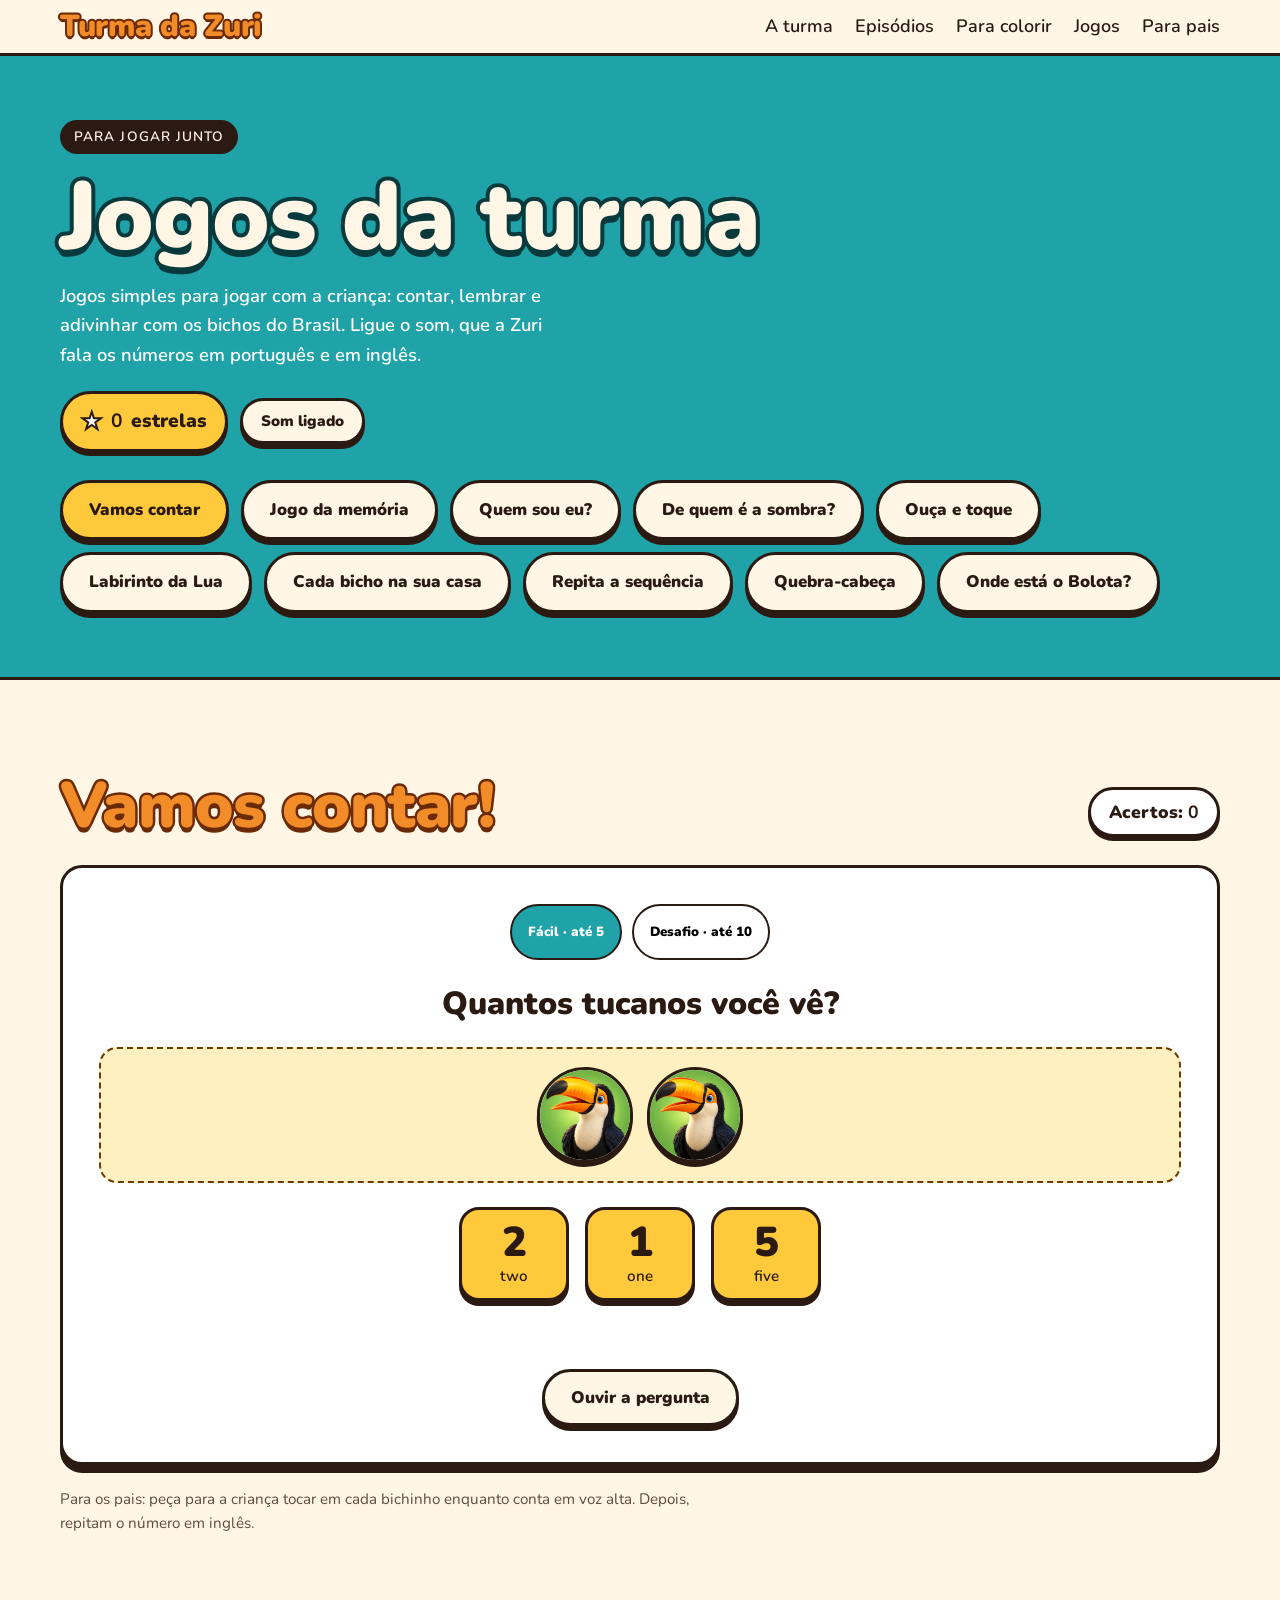
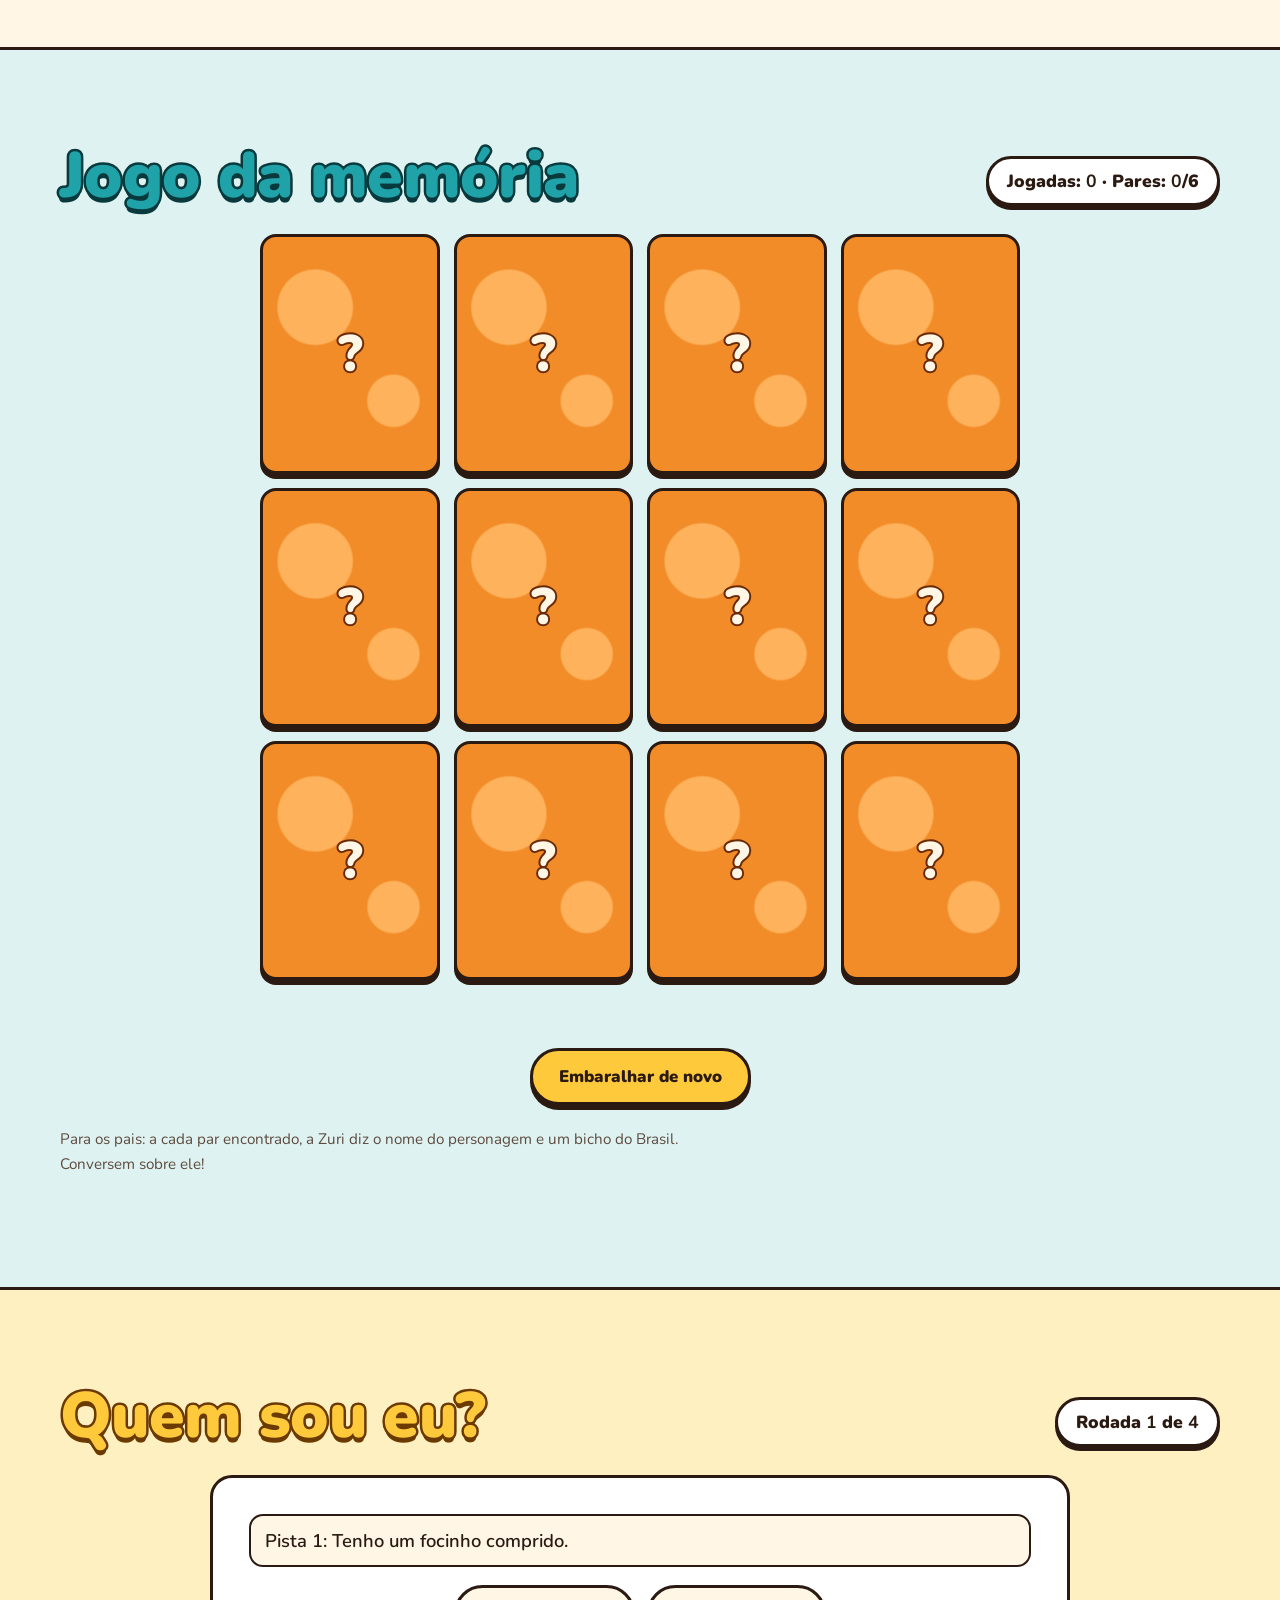
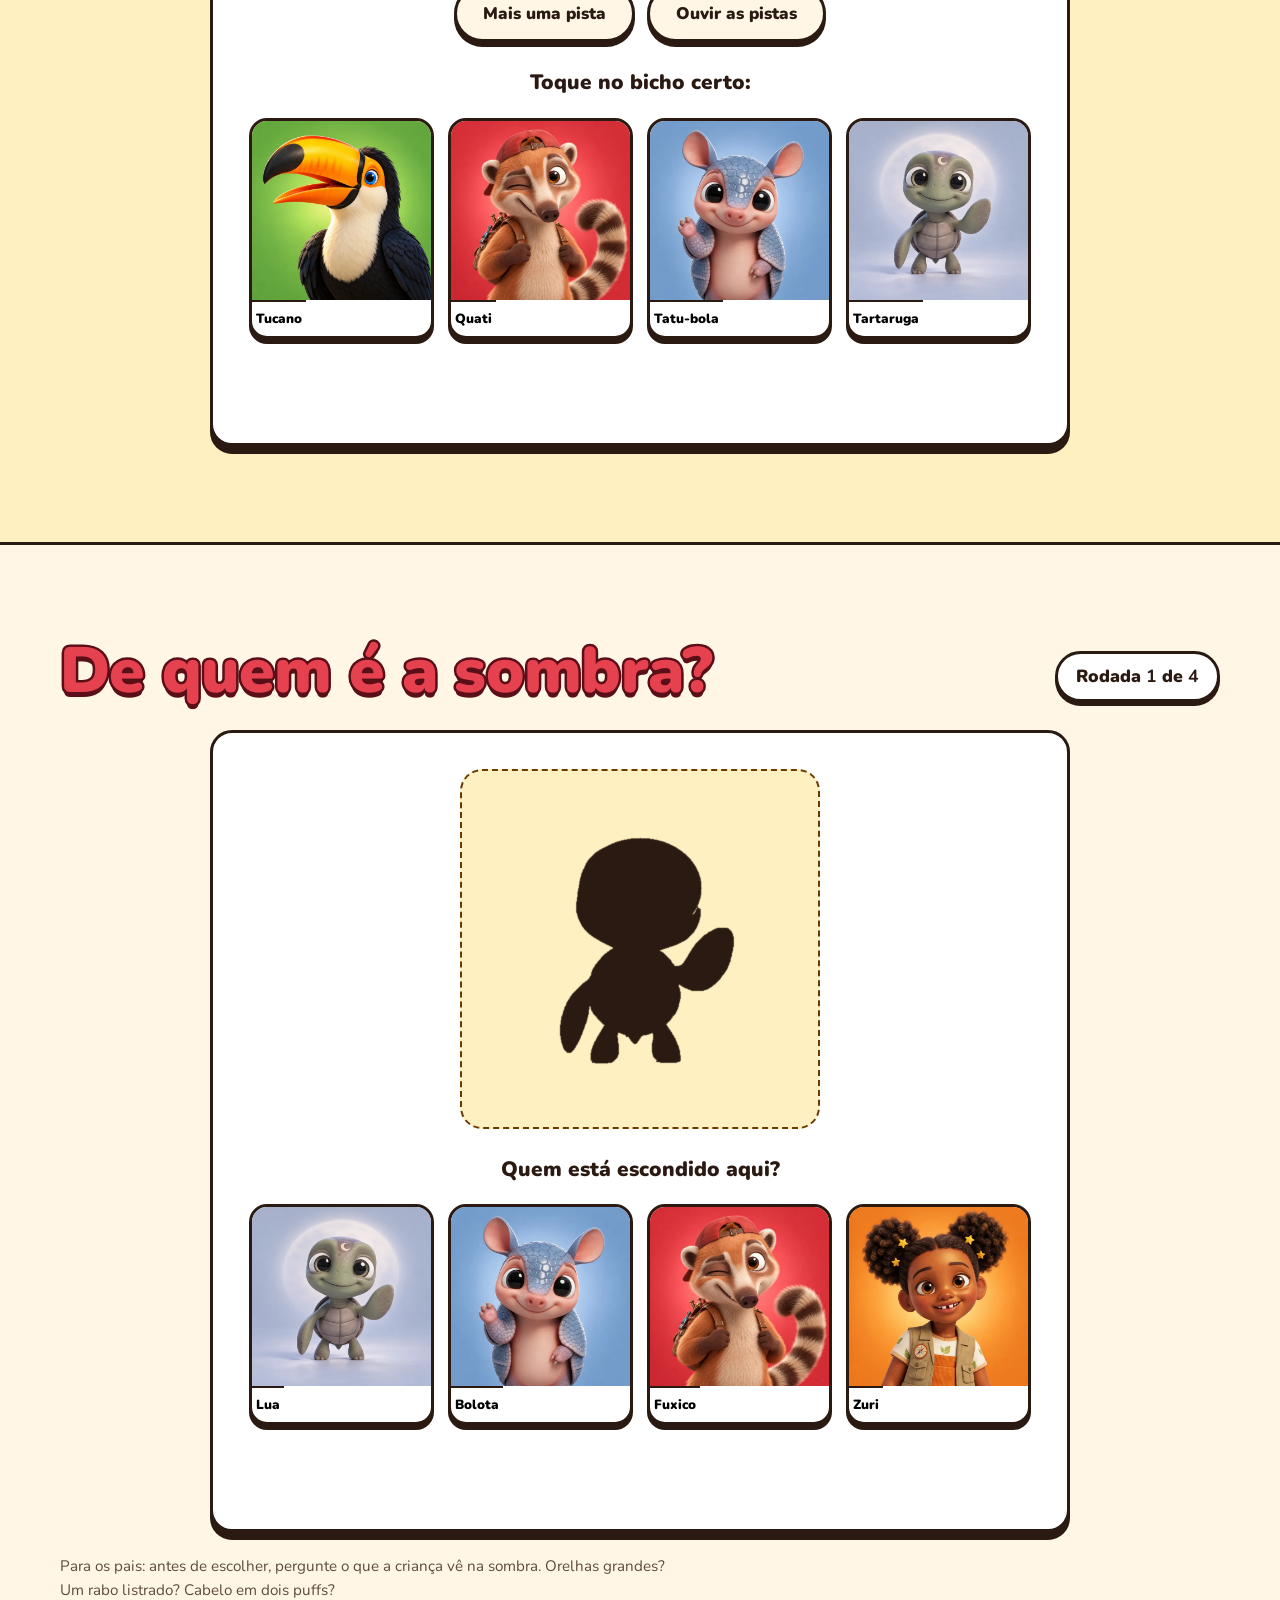
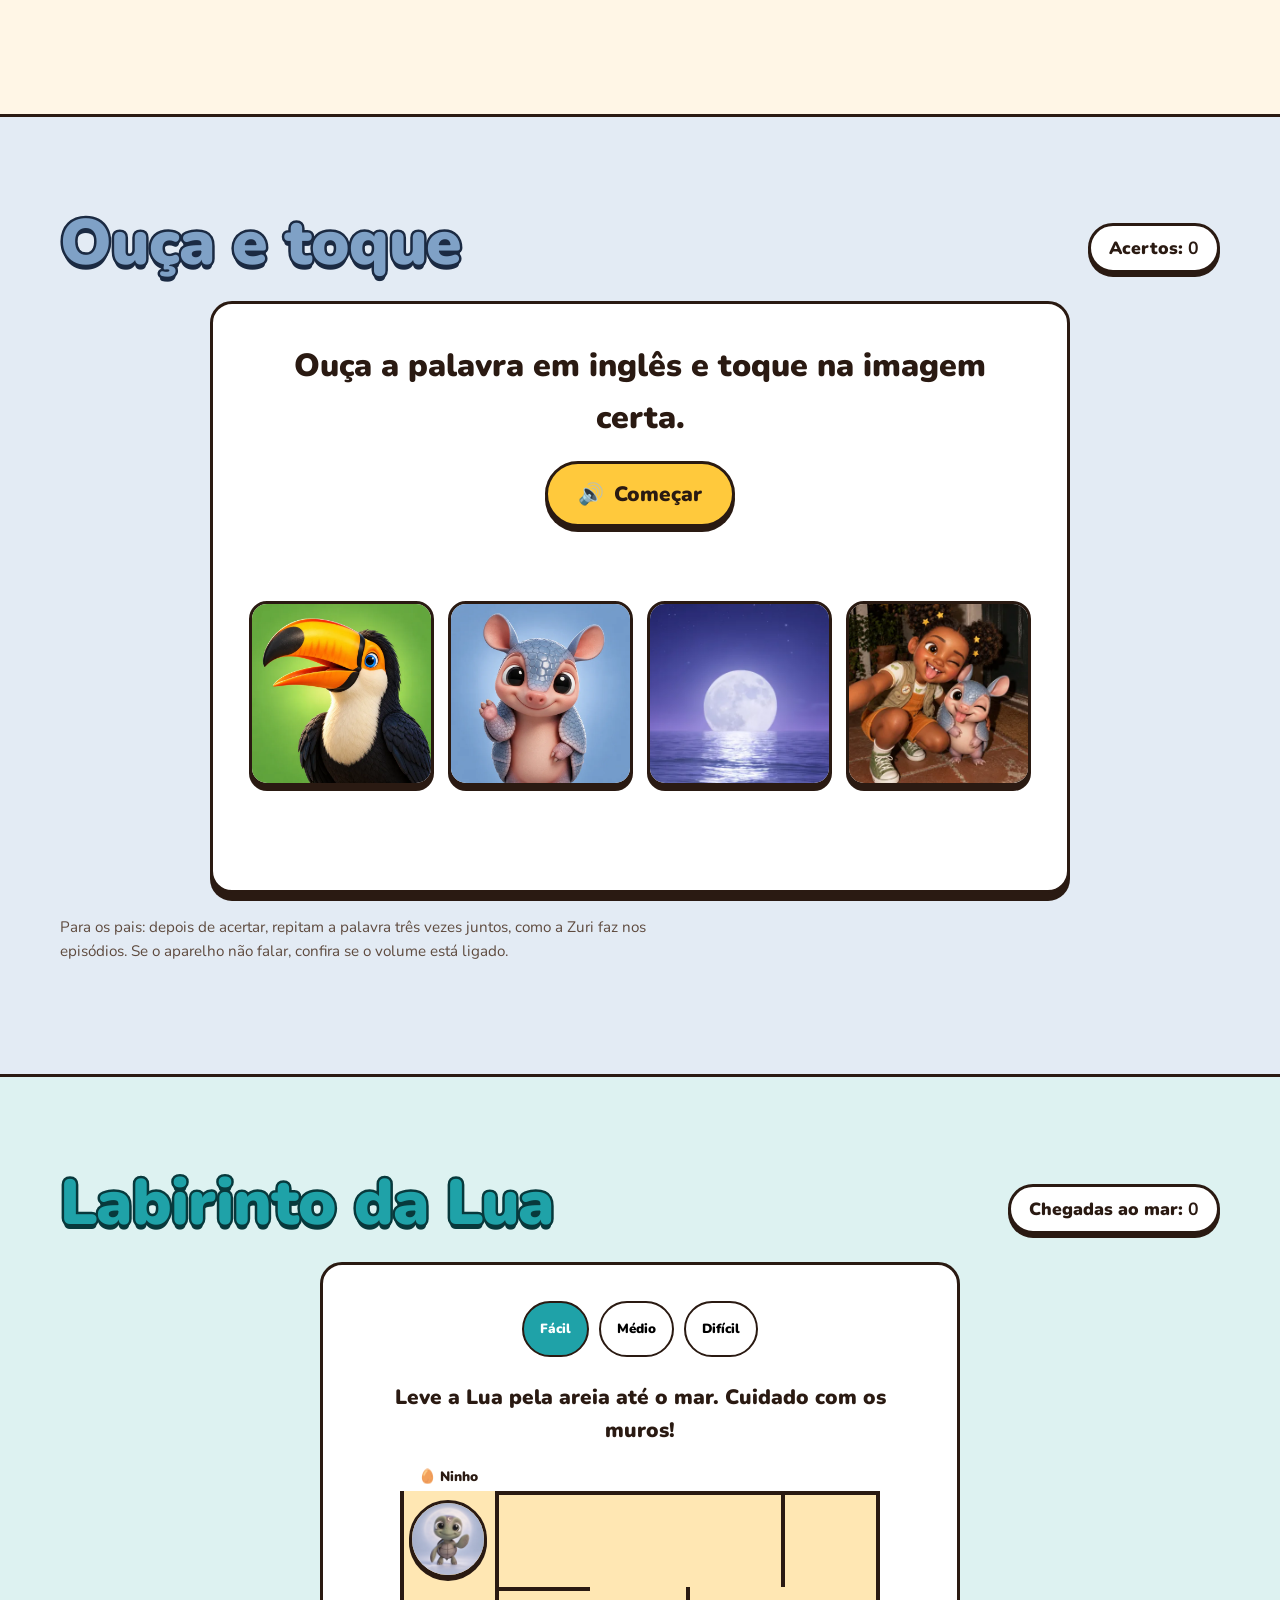
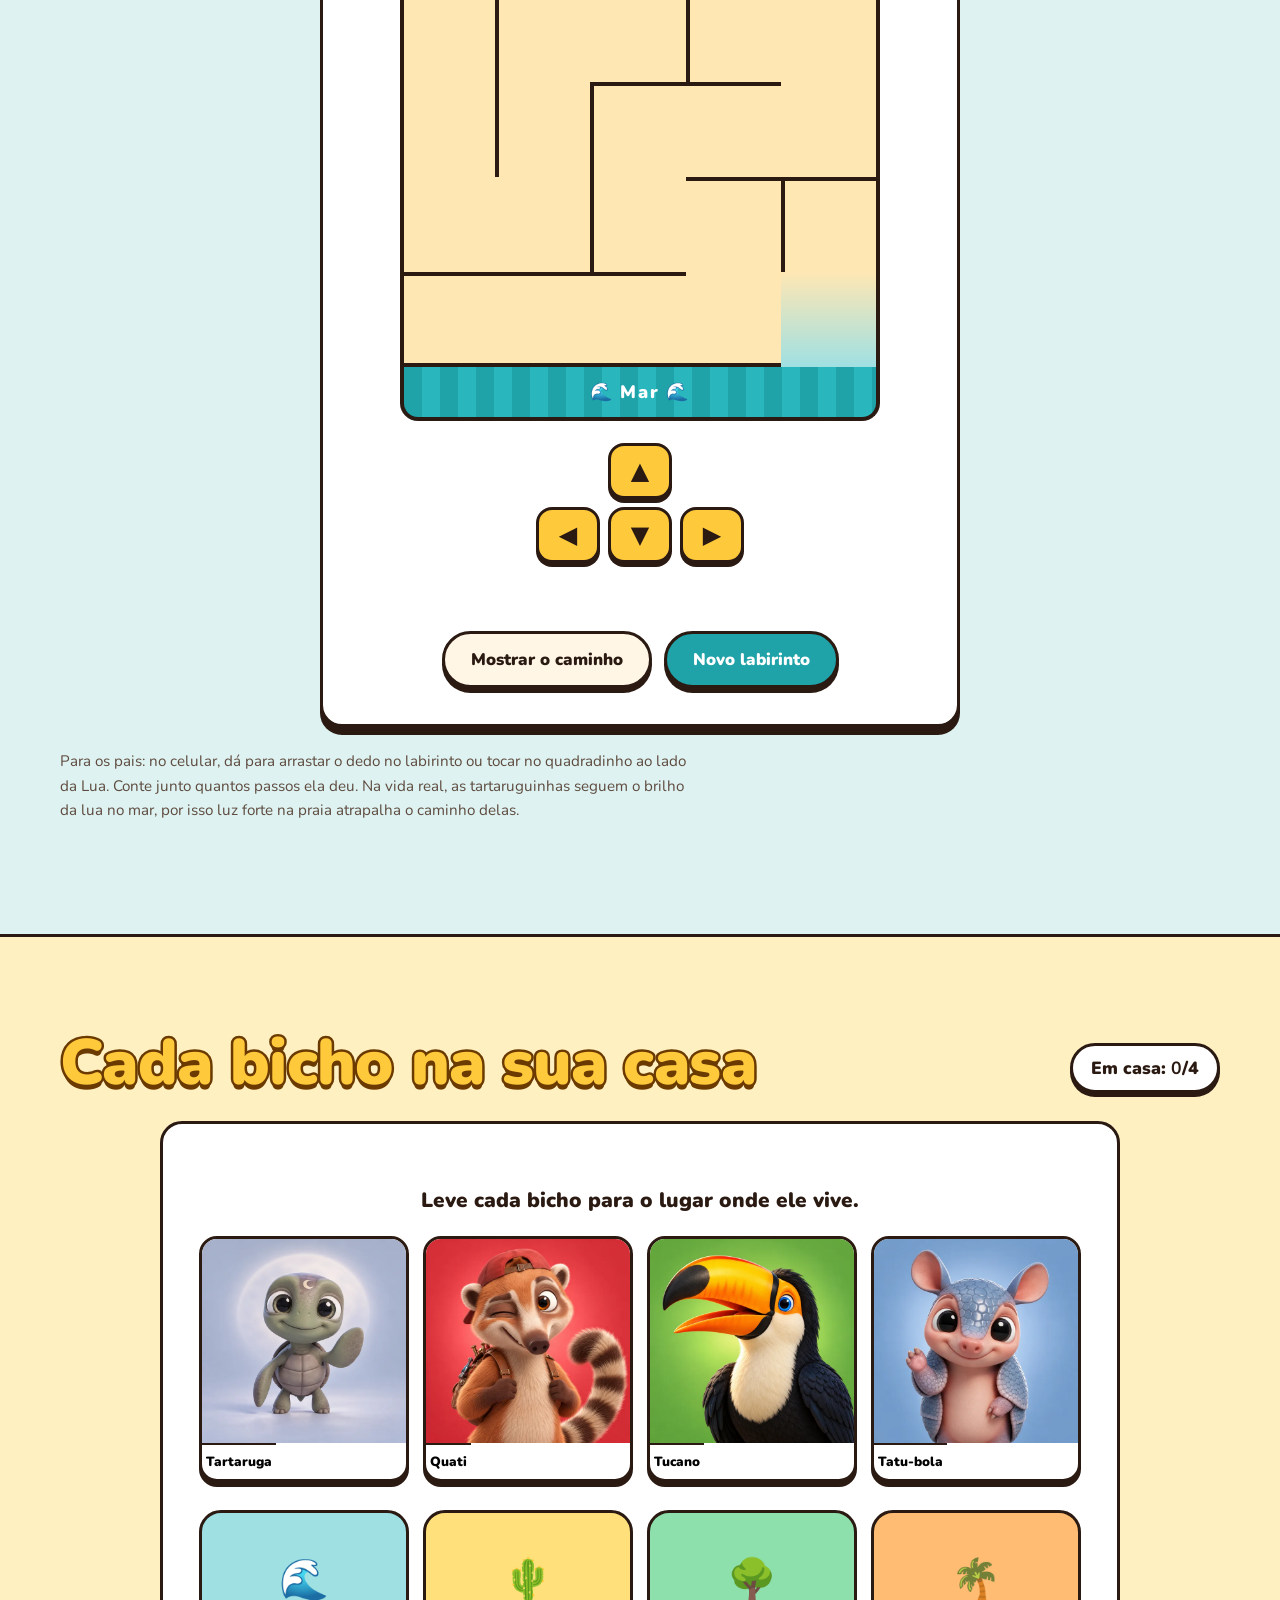
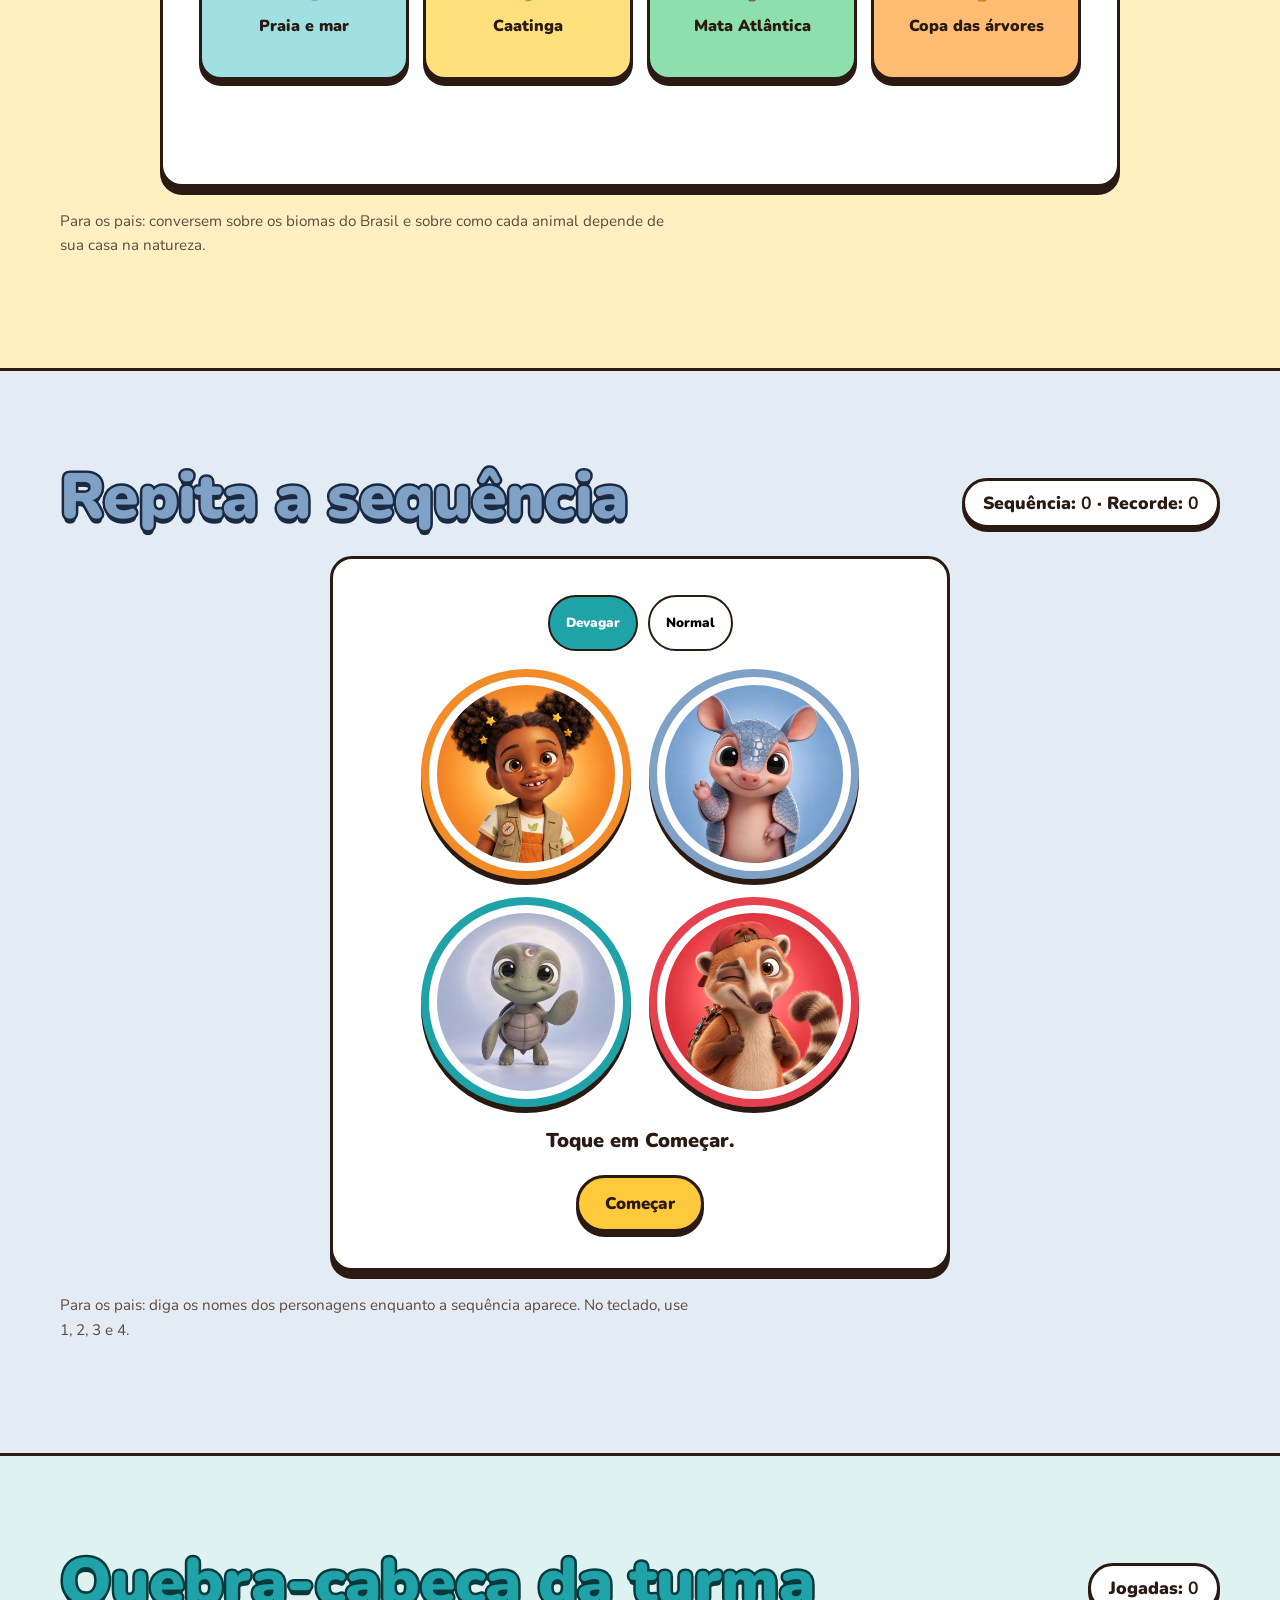
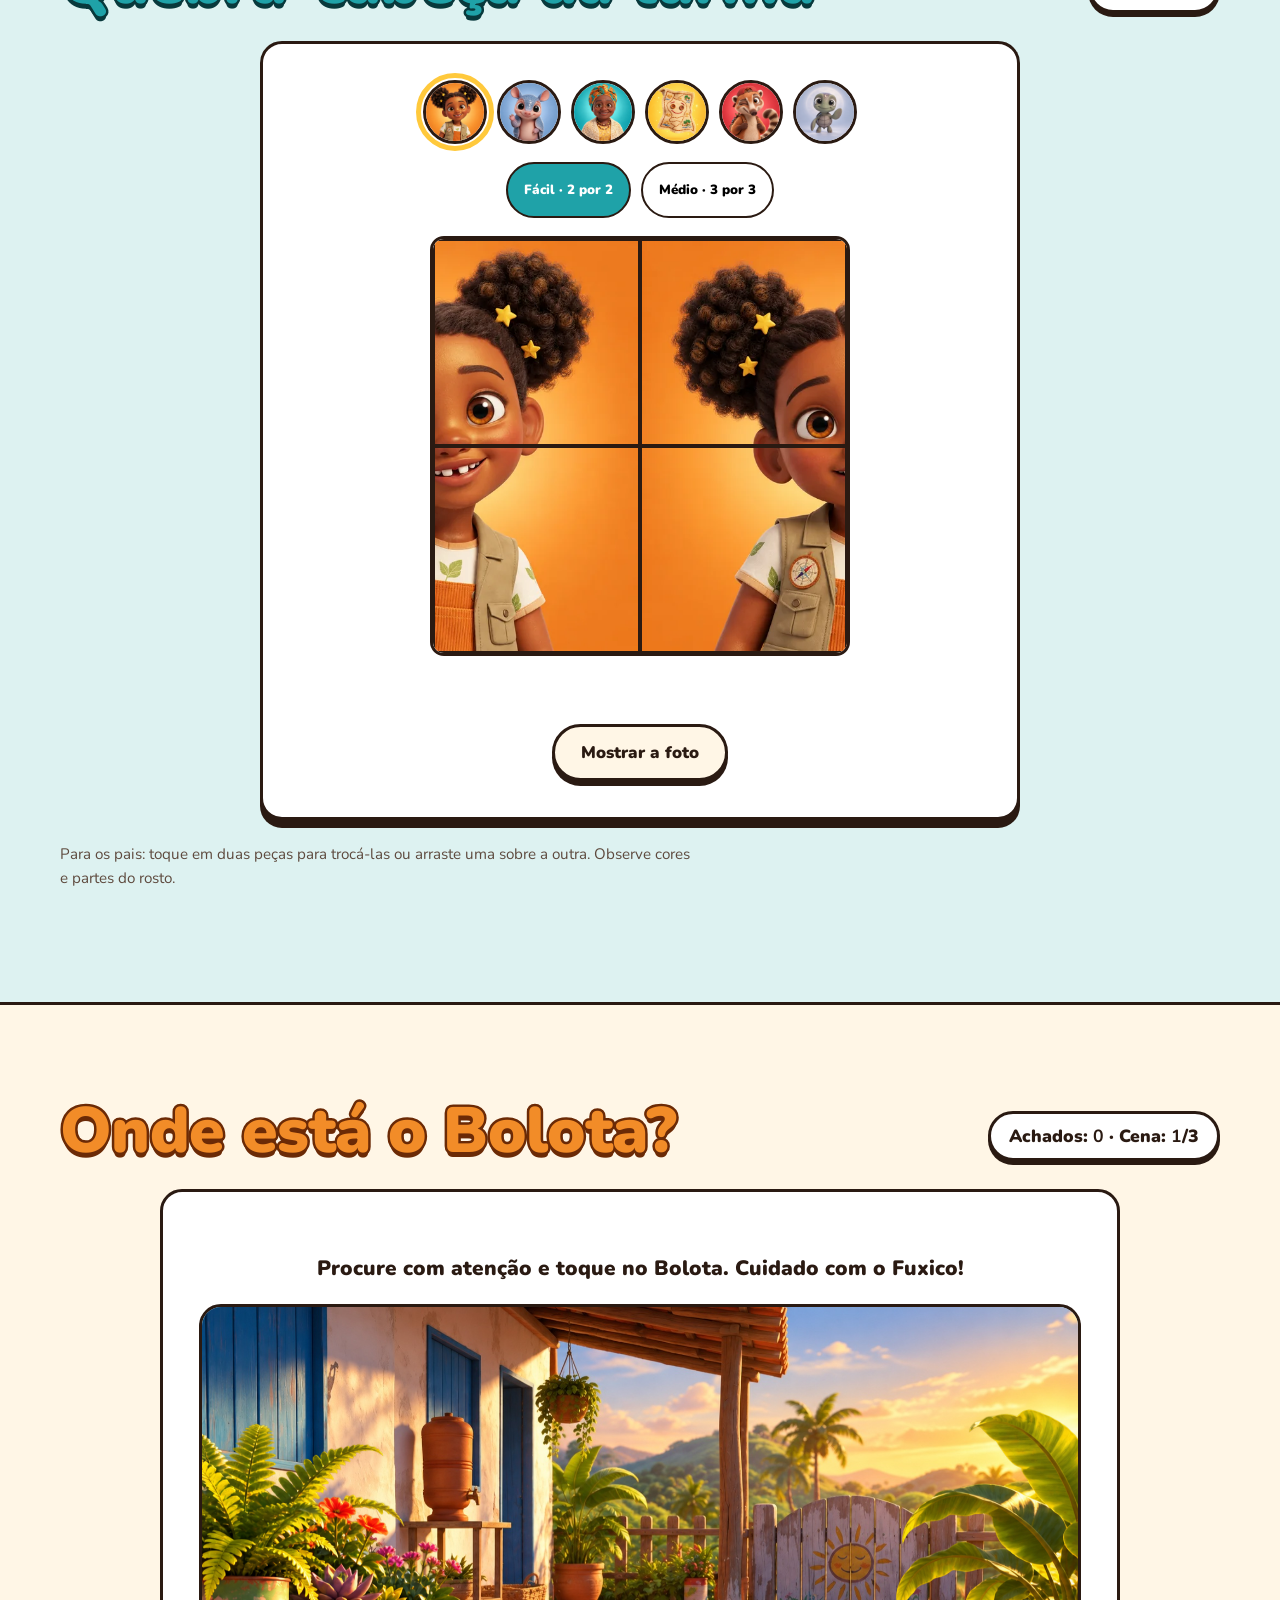
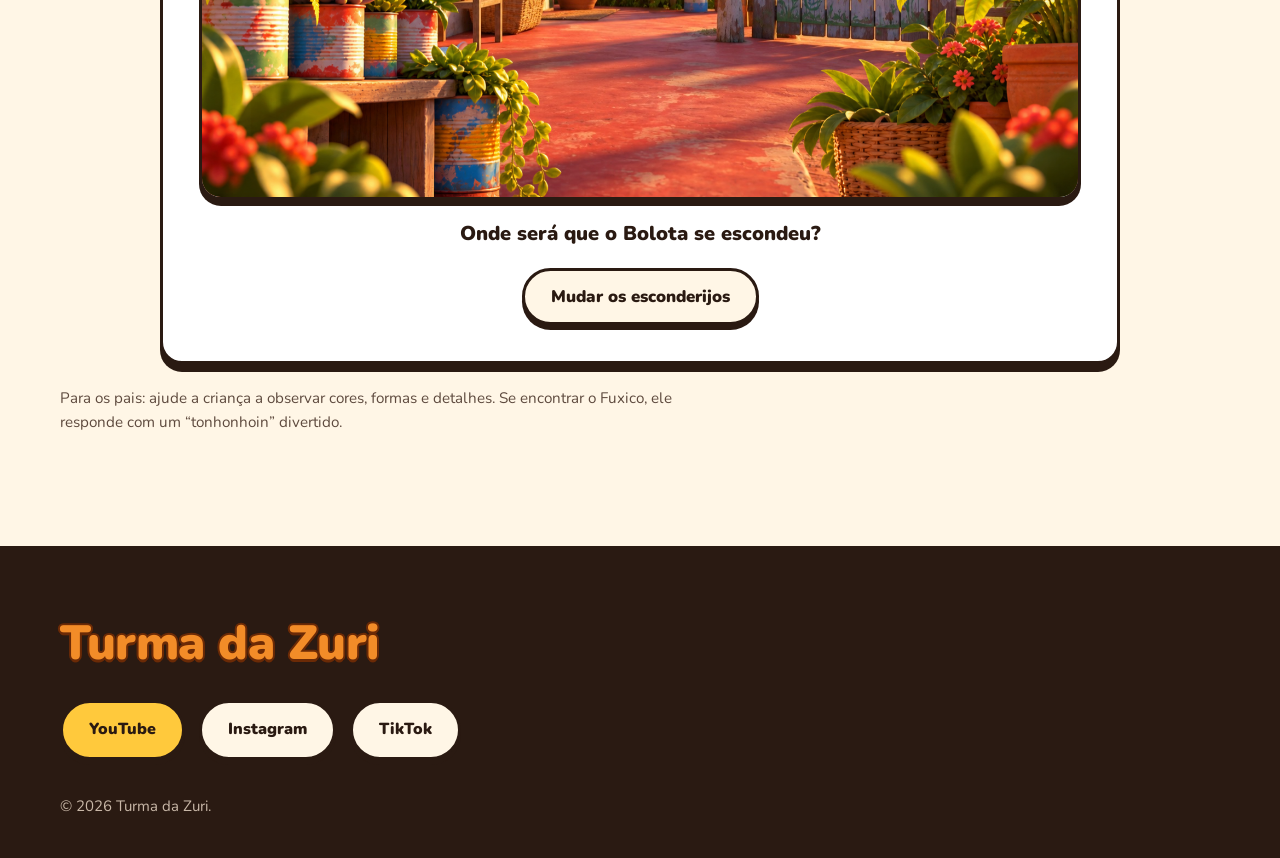
==== commit af818ffa: "Adiciona profundidade aos esconderijos" ====
--- a/jogos.html
+++ b/jogos.html
@@ -273,6 +273,7 @@
           <img class="esconde-fundo" id="esconde-fundo" src="img/jogos/onde-bolota/quintal.jpg" alt="Quintal colorido da Turma da Zuri">
           <button class="esconde-personagem esconde-bolota" id="esconde-bolota" type="button" aria-label="Bolota"><img src="img/jogos/onde-bolota/bolota.png" alt=""></button>
           <button class="esconde-personagem esconde-fuxico" id="esconde-fuxico" type="button" aria-label="Fuxico"><img src="img/jogos/onde-bolota/fuxico.png" alt=""></button>
+          <img class="esconde-frente" id="esconde-frente" src="img/jogos/onde-bolota/quintal-frente.png" alt="" aria-hidden="true">
         </div>
         <p class="retorno" id="esconde-retorno" aria-live="assertive">Onde será que o Bolota se escondeu?</p>
         <div class="acoes-jogo"><button class="botao botao--claro" type="button" id="esconde-novo">Mudar os esconderijos</button></div>
--- a/css/jogos.css
+++ b/css/jogos.css
@@ -254,13 +254,15 @@
   border: var(--borda); border-radius: var(--raio); box-shadow: 0 6px 0 var(--tinta); background: #BFE8F5;
 }
 .esconde-fundo { position: absolute; inset: 0; width: 100%; height: 100%; object-fit: cover; }
+.esconde-frente { position: absolute; inset: 0; z-index: 3; width: 100%; height: 100%; object-fit: cover; pointer-events: none; }
 .esconde-personagem {
-  position: absolute; z-index: 2; width: clamp(70px, 13vw, 132px); min-height: 70px; aspect-ratio: 1; padding: 0;
+  position: absolute; z-index: 2; width: clamp(64px, 9vw, 104px); min-height: 64px; aspect-ratio: 1; padding: 0;
   border: 0; background: transparent; cursor: pointer; filter: drop-shadow(0 4px 3px rgb(42 26 18 / .4));
+  transform: rotate(var(--giro, 0deg)) scale(var(--escala, 1)); transform-origin: center bottom;
   transition: transform .18s ease, filter .18s ease; touch-action: manipulation;
 }
 .esconde-personagem img { width: 100%; height: 100%; object-fit: contain; pointer-events: none; }
-.esconde-personagem:hover, .esconde-personagem:focus-visible { transform: scale(1.1); filter: drop-shadow(0 0 8px var(--sol)); }
+.esconde-personagem:hover, .esconde-personagem:focus-visible { transform: rotate(var(--giro, 0deg)) scale(calc(var(--escala, 1) * 1.08)); filter: drop-shadow(0 0 8px var(--sol)); }
 .esconde-personagem.achou { animation: vitoria .6s ease; }
 .esconde-fuxico.pegadinha { animation: tonhonhoin .55s ease; }
 @keyframes tonhonhoin { 25% { transform: rotate(-12deg) scale(.9); } 55% { transform: rotate(12deg) scale(1.15); } }
@@ -273,7 +275,7 @@
   .seq-grade { gap: 12px; }
   .seq-botao { min-height: 112px; border-width: 6px; }
   .esconde-cena { aspect-ratio: 4 / 3; }
-  .esconde-personagem { width: clamp(64px, 22vw, 96px); }
+  .esconde-personagem { width: clamp(58px, 18vw, 78px); min-height: 58px; }
 }
 
 @media (prefers-reduced-motion: reduce) {
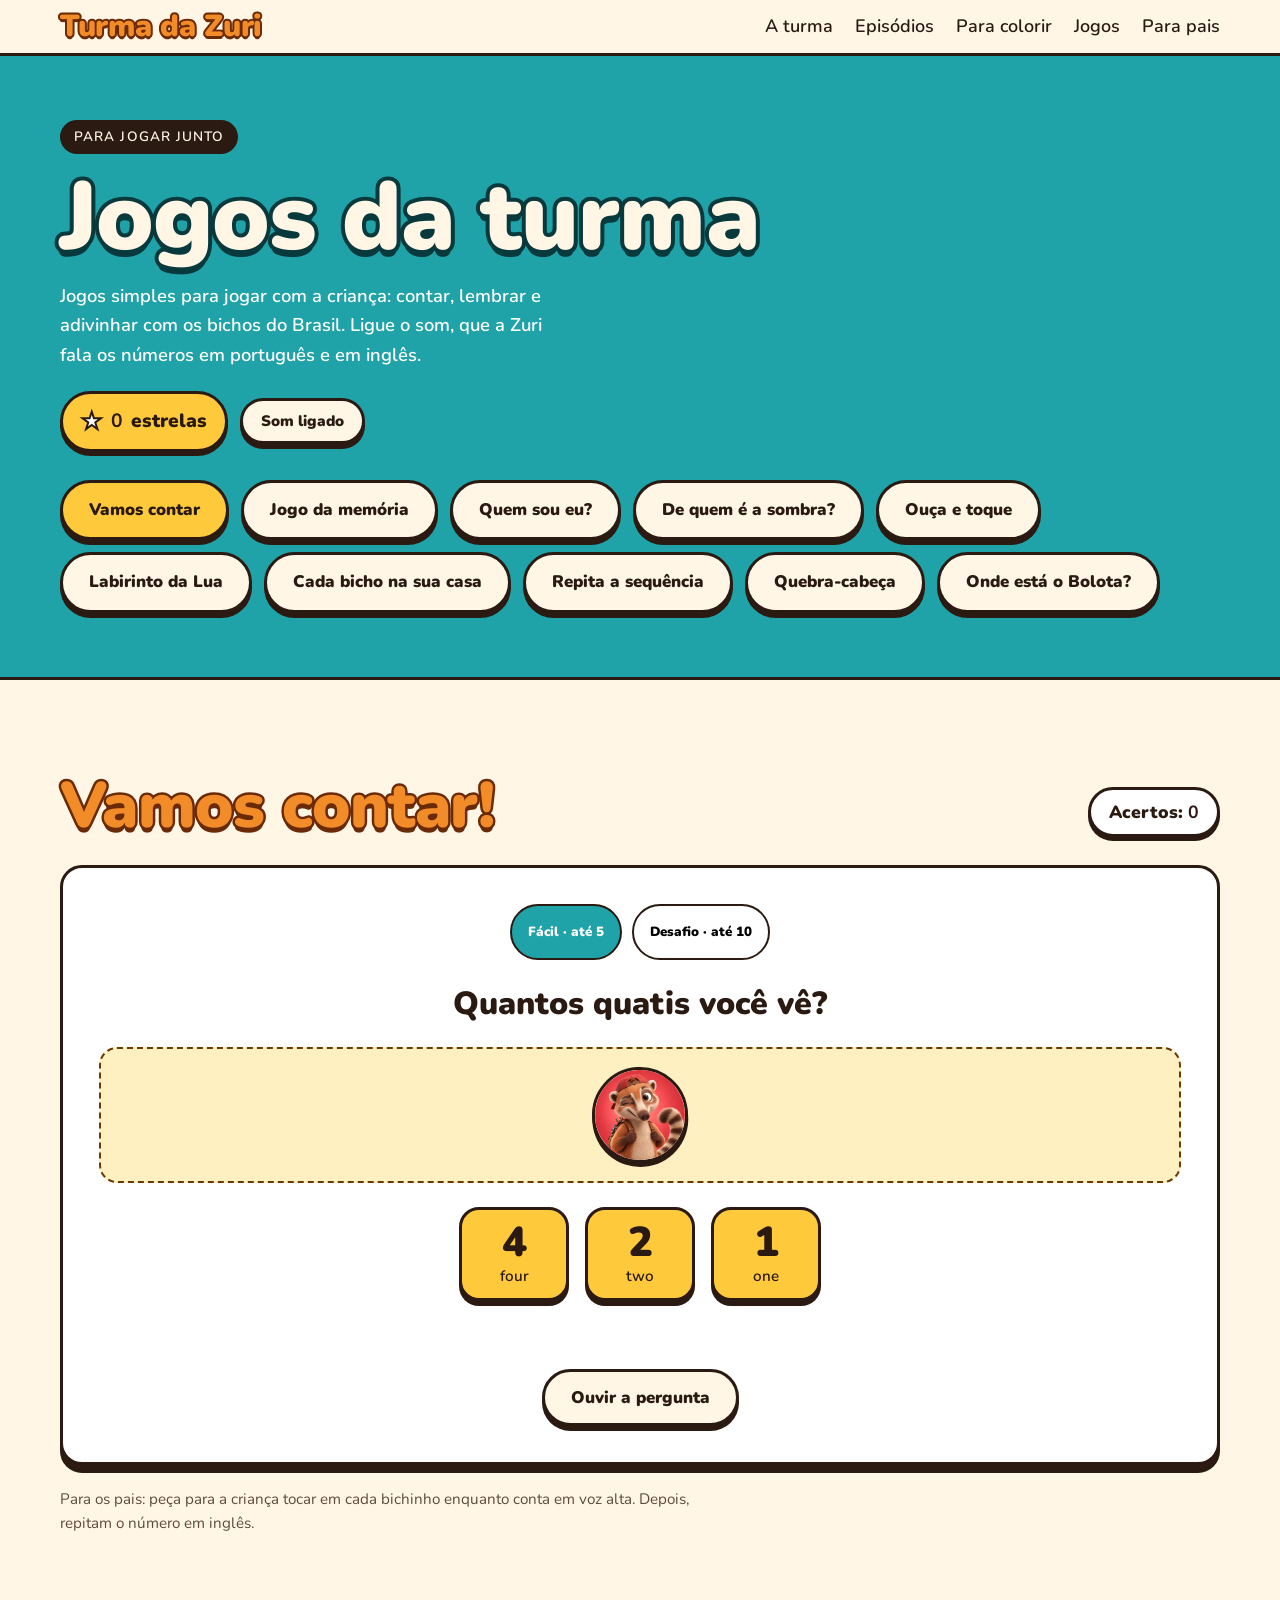
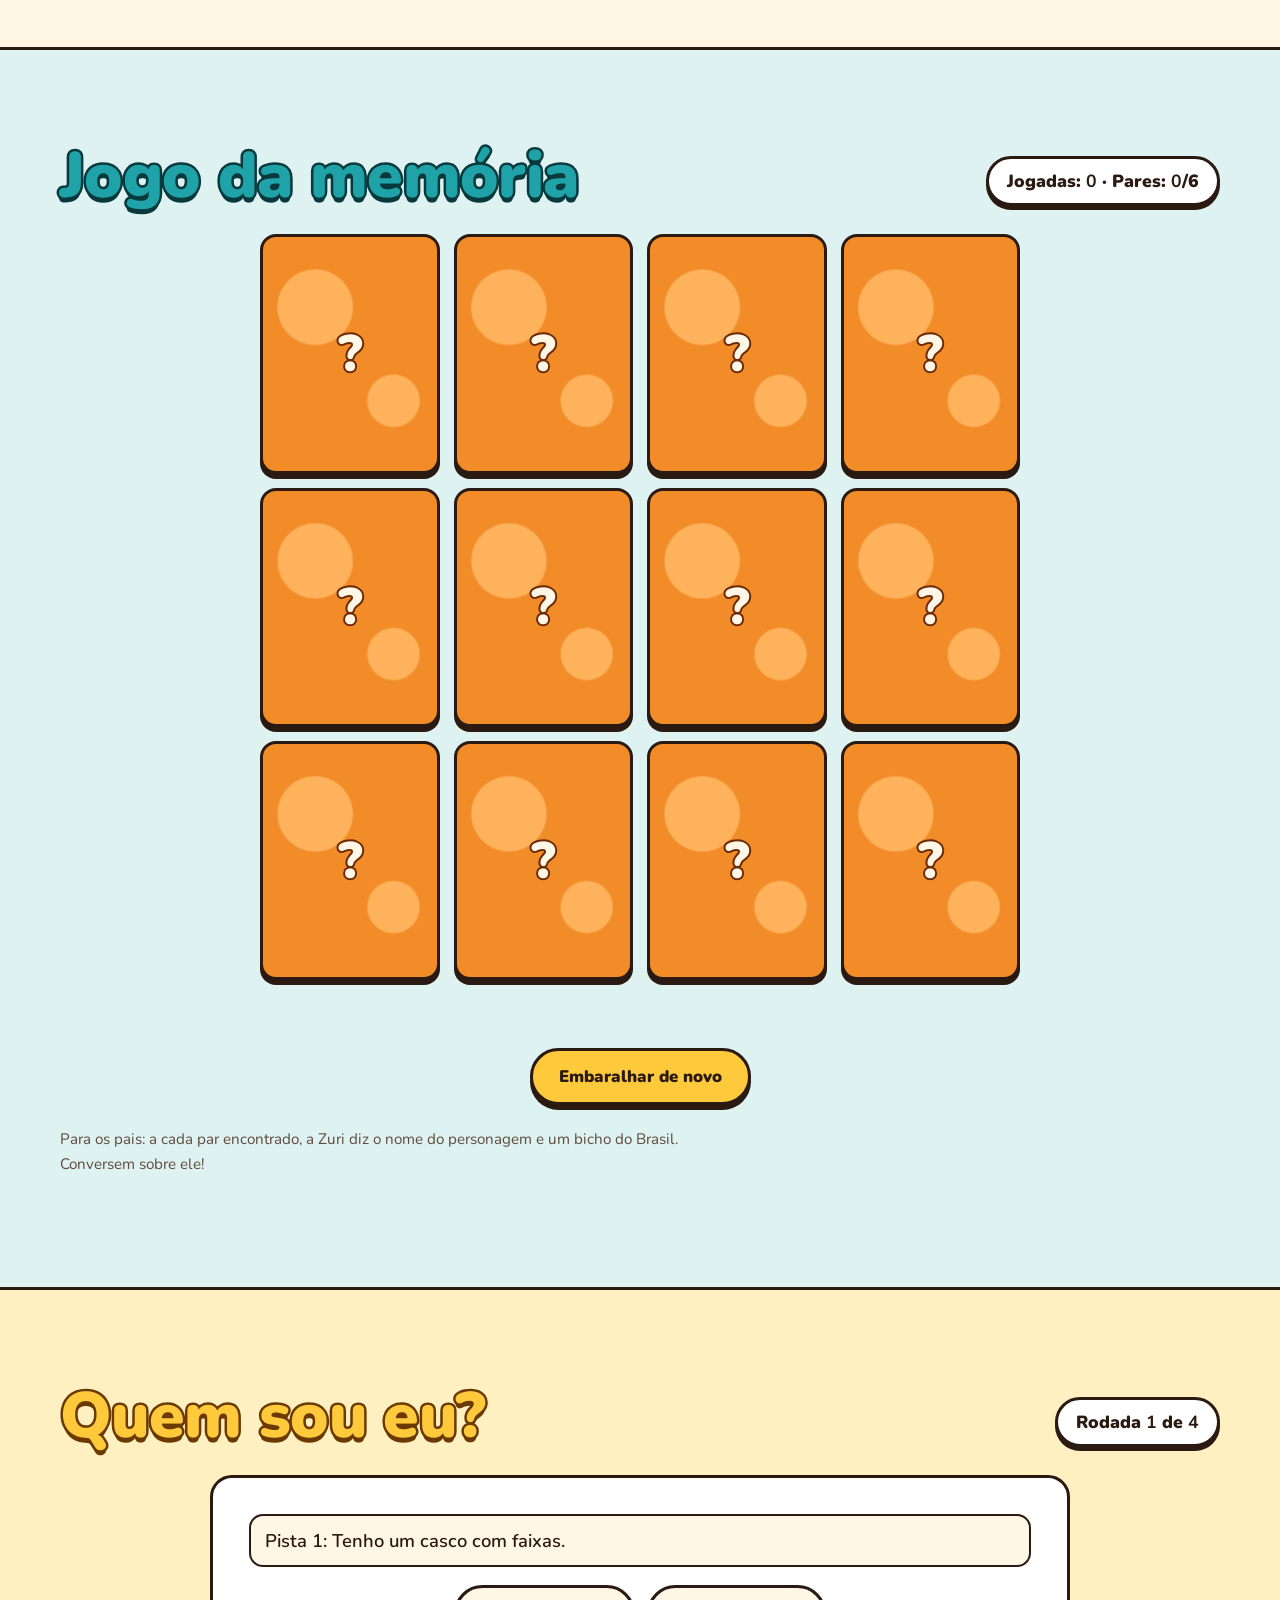
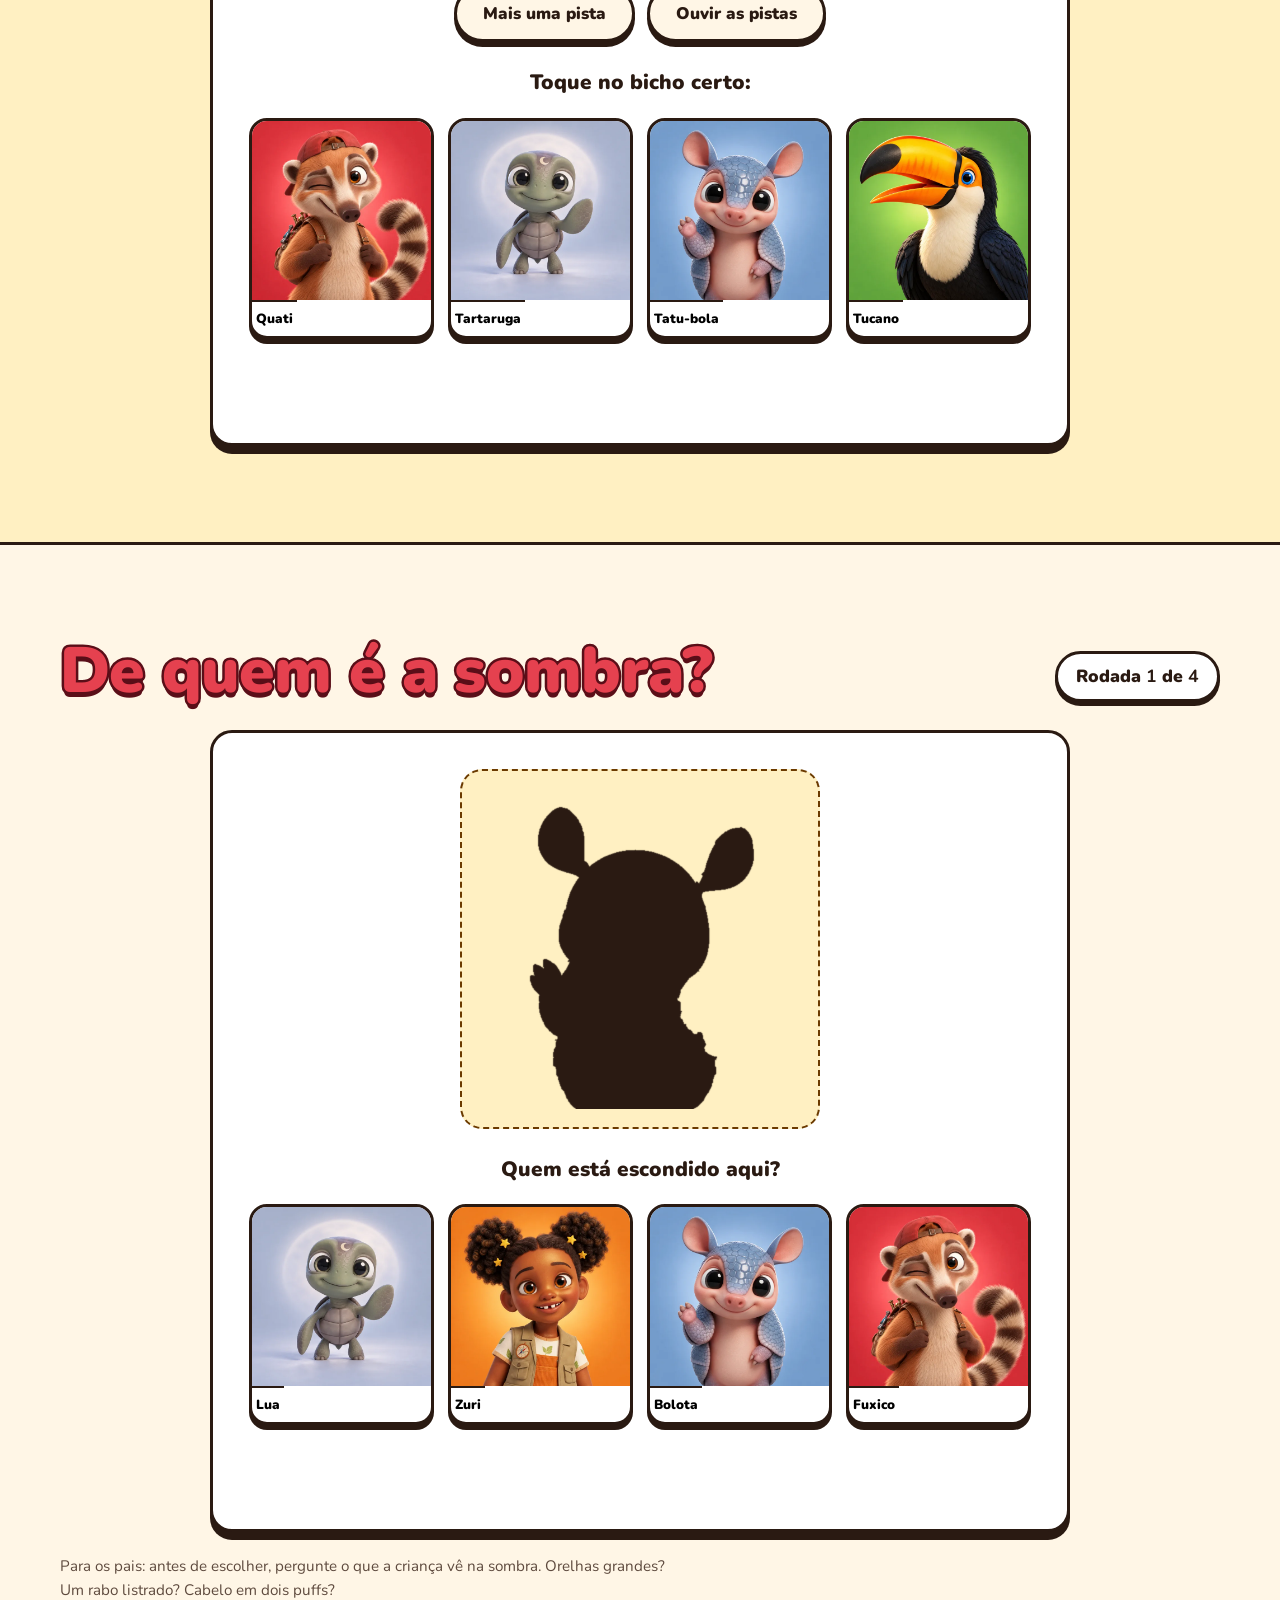
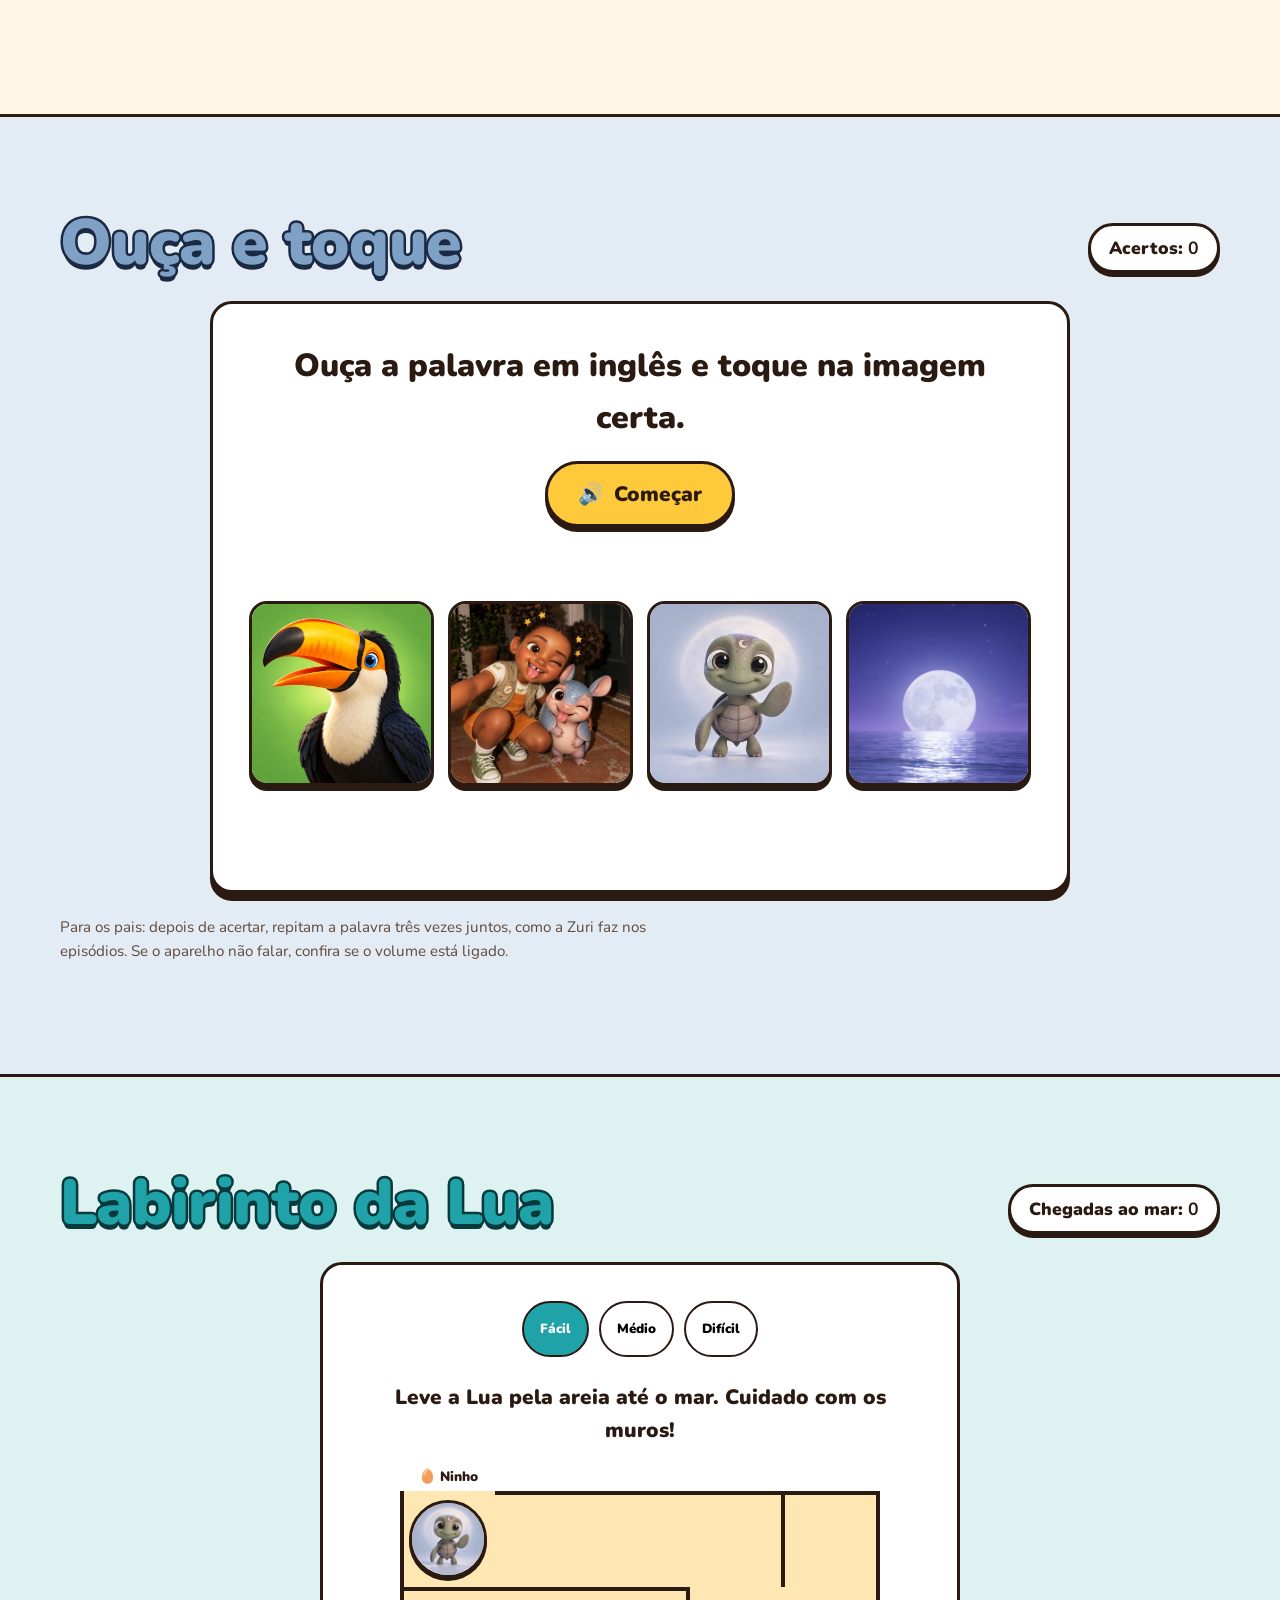
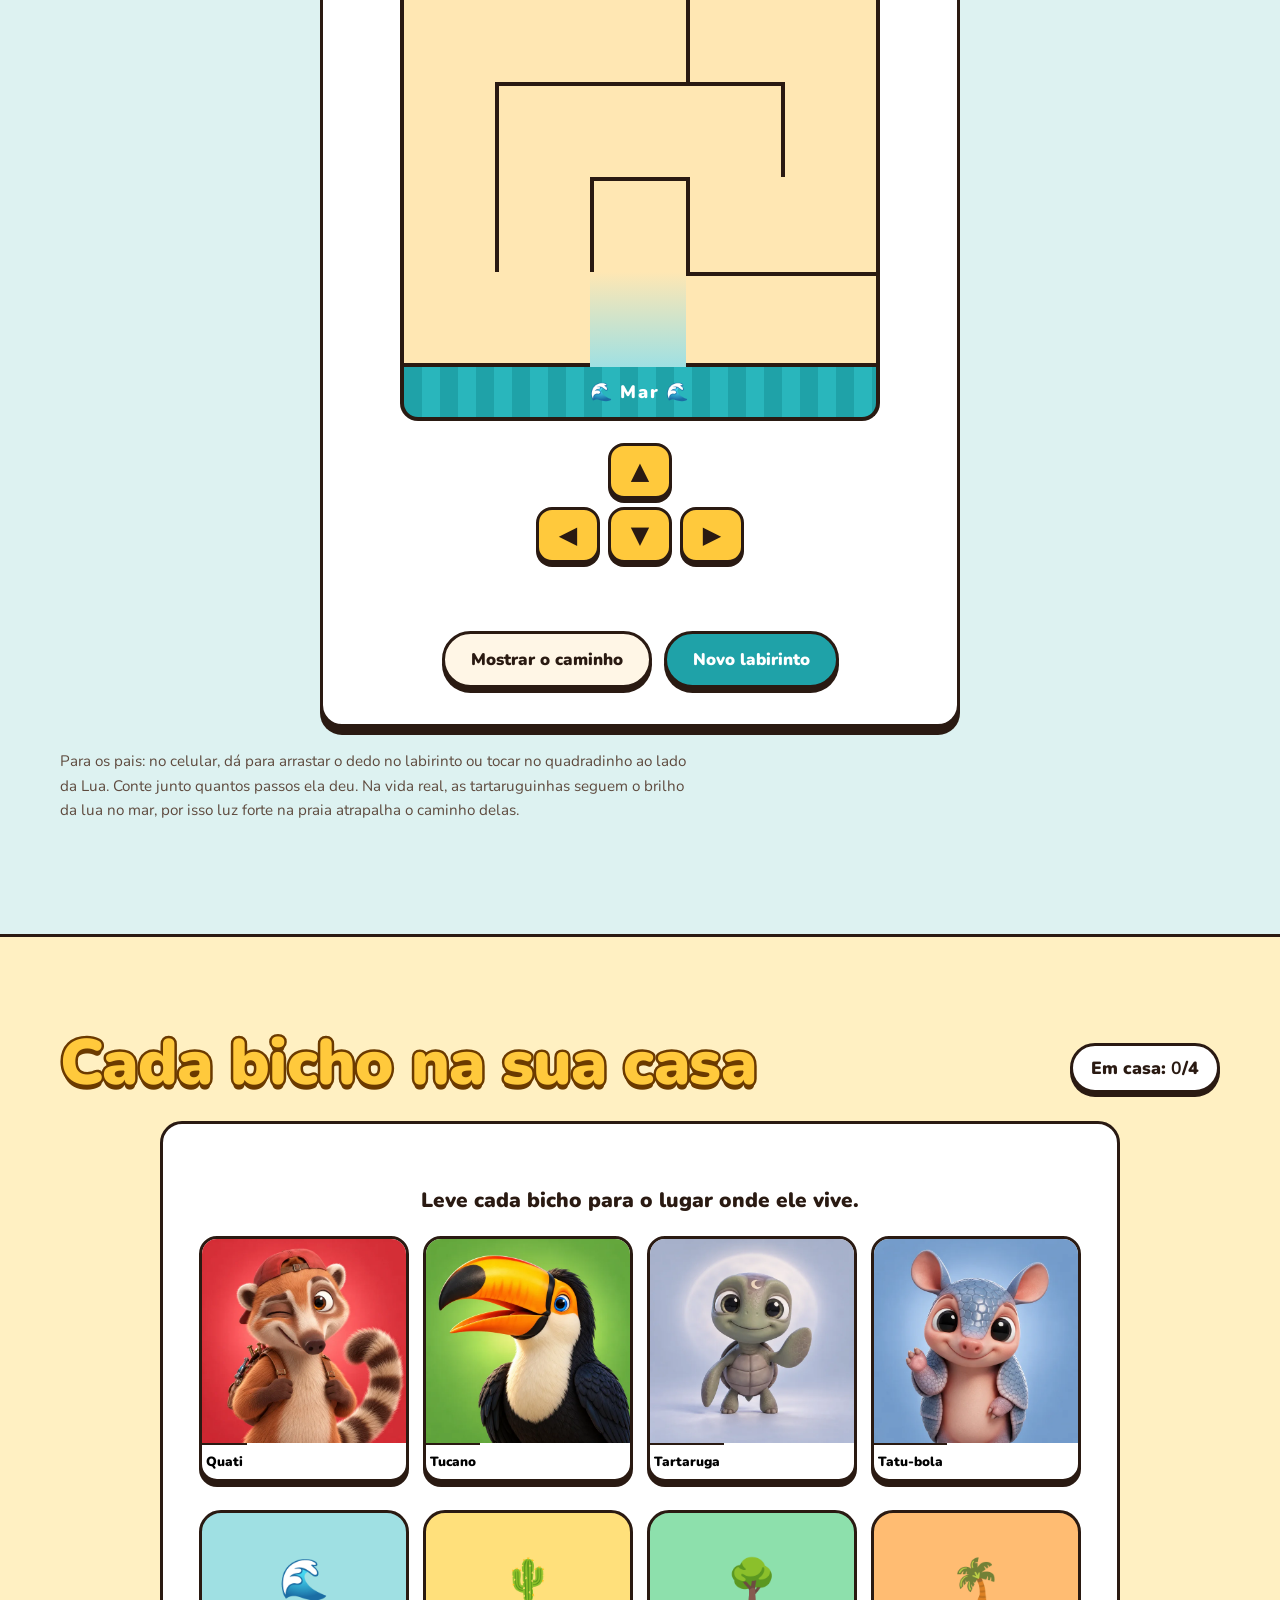
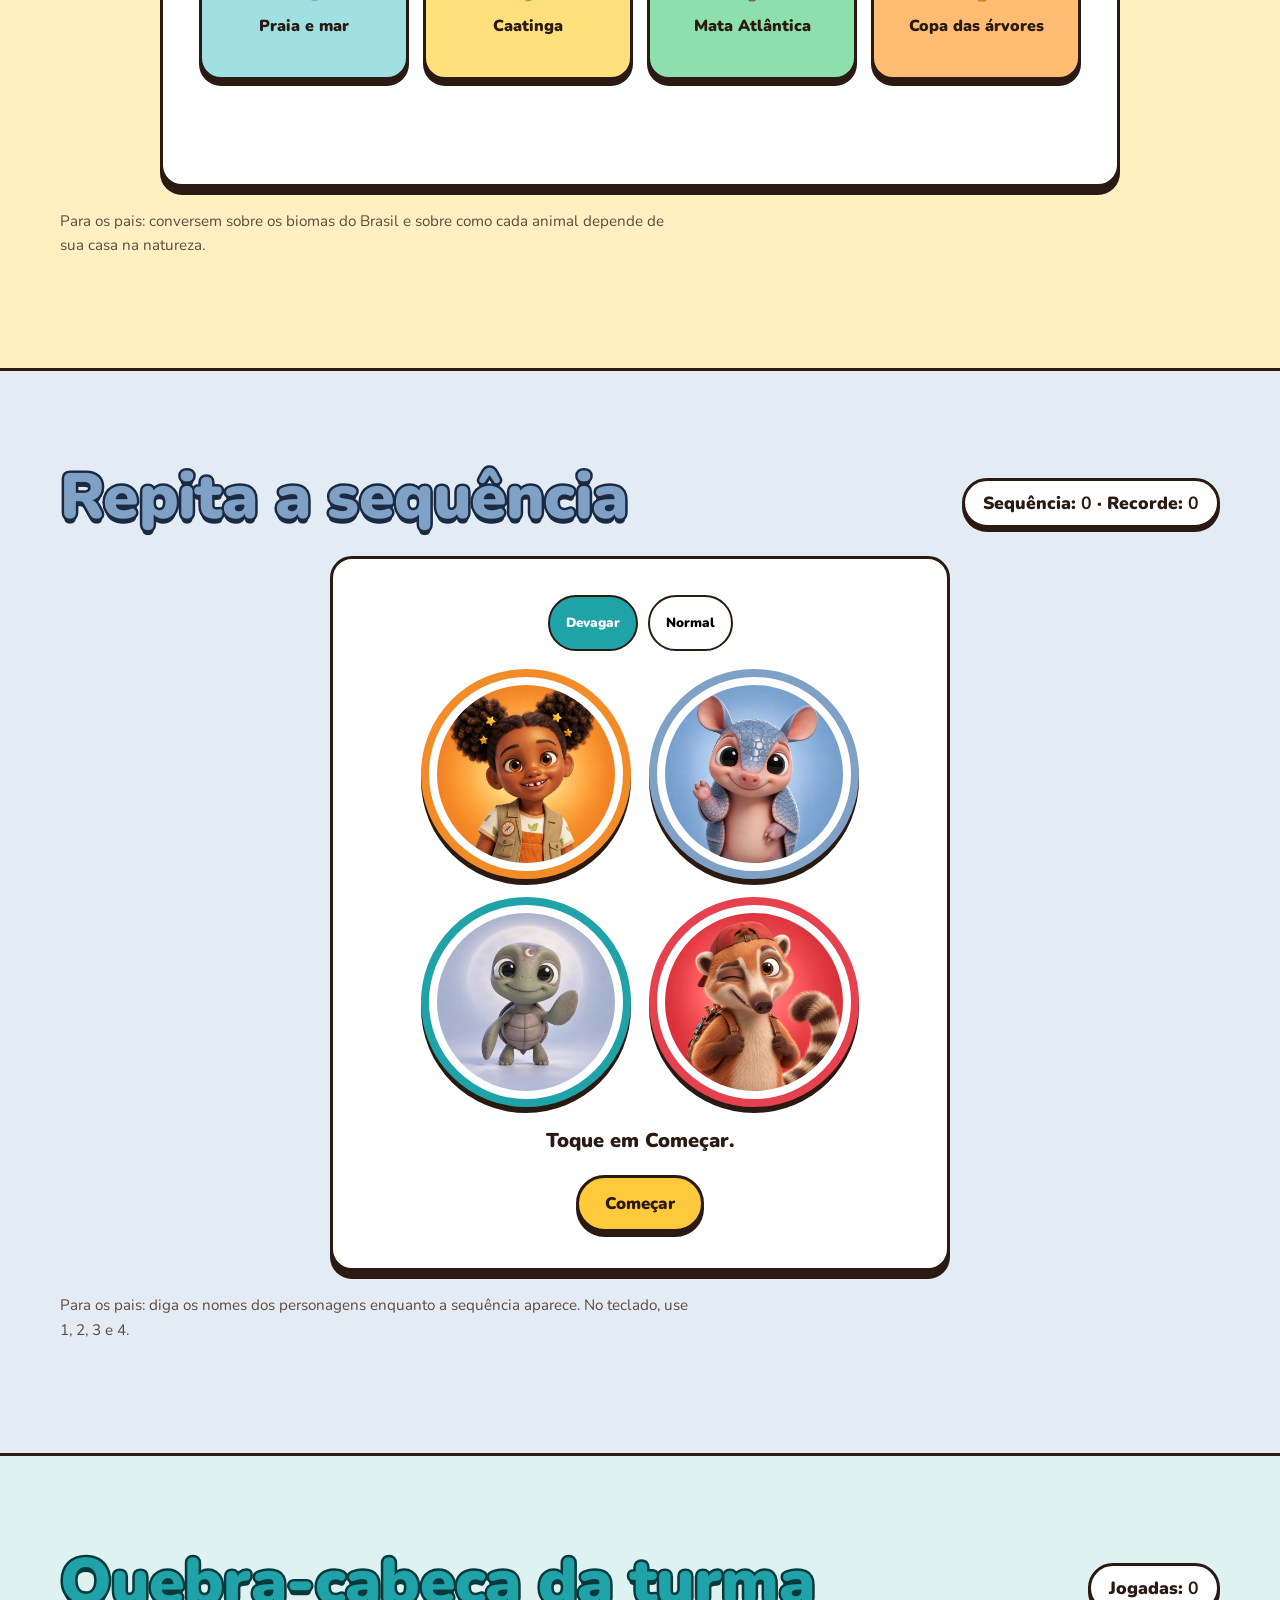
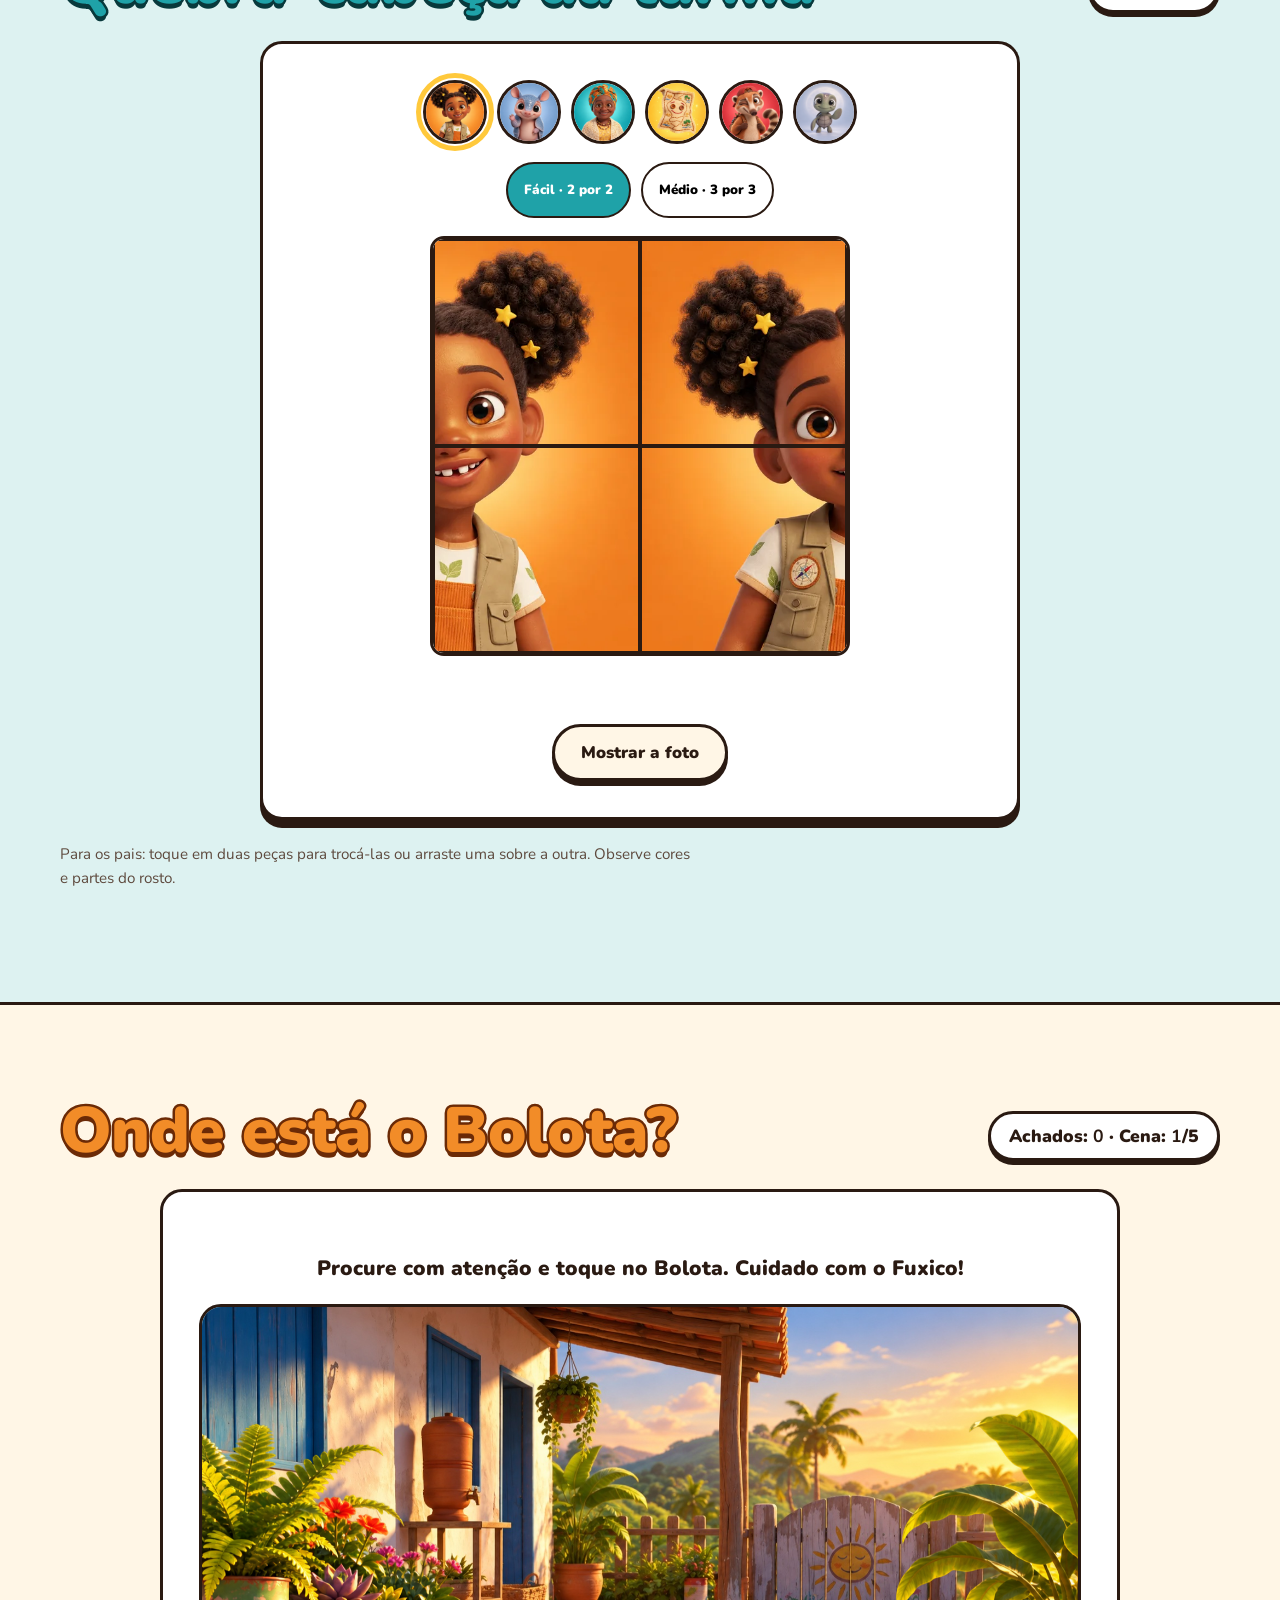
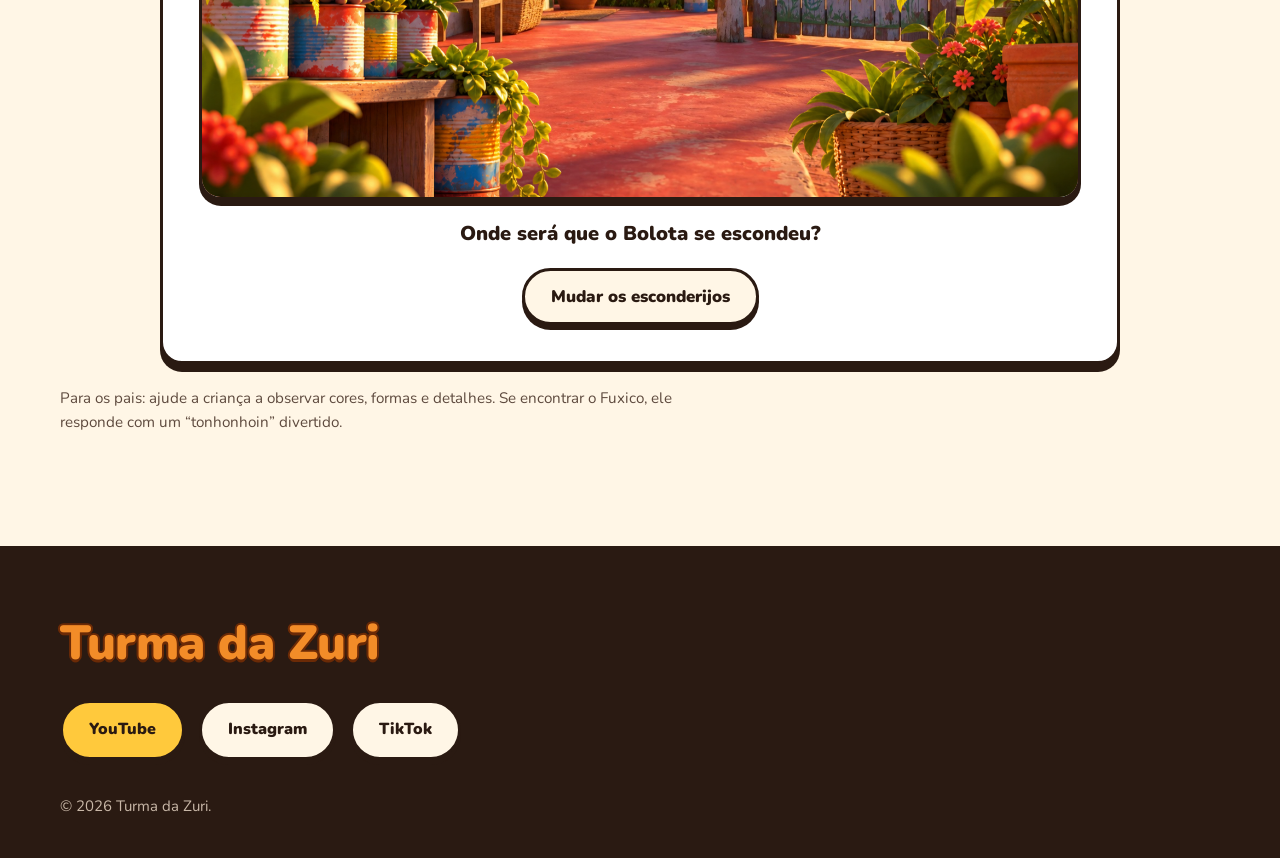
==== commit 272e984e: "Adiciona cenas do Cerrado e da Caatinga" ====
--- a/jogos.html
+++ b/jogos.html
@@ -265,7 +265,7 @@
     <div class="container">
       <div class="cabeca-jogo">
         <h2 class="titulo-secao contorno c-laranja">Onde está o Bolota?</h2>
-        <p class="placar" aria-live="polite">Achados: <b id="esconde-pontos">0</b> · Cena: <b id="esconde-cena">1</b>/3</p>
+        <p class="placar" aria-live="polite">Achados: <b id="esconde-pontos">0</b> · Cena: <b id="esconde-cena">1</b>/5</p>
       </div>
       <div class="painel painel--esconde">
         <p class="pergunta pergunta--menor">Procure com atenção e toque no Bolota. Cuidado com o Fuxico!</p>
--- a/css/jogos.css
+++ b/css/jogos.css
@@ -256,7 +256,7 @@
 .esconde-fundo { position: absolute; inset: 0; width: 100%; height: 100%; object-fit: cover; }
 .esconde-frente { position: absolute; inset: 0; z-index: 3; width: 100%; height: 100%; object-fit: cover; pointer-events: none; }
 .esconde-personagem {
-  position: absolute; z-index: 2; width: clamp(64px, 9vw, 104px); min-height: 64px; aspect-ratio: 1; padding: 0;
+  position: absolute; z-index: 2; width: clamp(68px, 9.5vw, 112px); min-height: 68px; aspect-ratio: 1; padding: 0;
   border: 0; background: transparent; cursor: pointer; filter: drop-shadow(0 4px 3px rgb(42 26 18 / .4));
   transform: rotate(var(--giro, 0deg)) scale(var(--escala, 1)); transform-origin: center bottom;
   transition: transform .18s ease, filter .18s ease; touch-action: manipulation;
@@ -264,8 +264,10 @@
 .esconde-personagem img { width: 100%; height: 100%; object-fit: contain; pointer-events: none; }
 .esconde-personagem:hover, .esconde-personagem:focus-visible { transform: rotate(var(--giro, 0deg)) scale(calc(var(--escala, 1) * 1.08)); filter: drop-shadow(0 0 8px var(--sol)); }
 .esconde-personagem.achou { animation: vitoria .6s ease; }
+.esconde-bolota.dica-visual { filter: drop-shadow(0 0 10px var(--sol)); animation: dica-bolota 1.2s ease-in-out infinite; }
 .esconde-fuxico.pegadinha { animation: tonhonhoin .55s ease; }
 @keyframes tonhonhoin { 25% { transform: rotate(-12deg) scale(.9); } 55% { transform: rotate(12deg) scale(1.15); } }
+@keyframes dica-bolota { 50% { transform: rotate(var(--giro, 0deg)) scale(calc(var(--escala, 1) * 1.1)); } }
 .jogo .acoes-jogo .botao { min-height: 56px; }
 
 @media (max-width: 620px) {
@@ -275,12 +277,12 @@
   .seq-grade { gap: 12px; }
   .seq-botao { min-height: 112px; border-width: 6px; }
   .esconde-cena { aspect-ratio: 4 / 3; }
-  .esconde-personagem { width: clamp(58px, 18vw, 78px); min-height: 58px; }
+  .esconde-personagem { width: clamp(62px, 19vw, 84px); min-height: 62px; }
 }
 
 @media (prefers-reduced-motion: reduce) {
   .seq-botao, .quebra-peca, .casa-bicho { transition: none; }
   .seq-botao.aceso { transform: none; outline: 8px solid var(--sol); }
   .esconde-personagem { transition: none; }
-  .esconde-fuxico.pegadinha, .esconde-personagem.achou { animation: none; }
-}
+  .esconde-fuxico.pegadinha, .esconde-personagem.achou, .esconde-bolota.dica-visual { animation: none; }
+}
